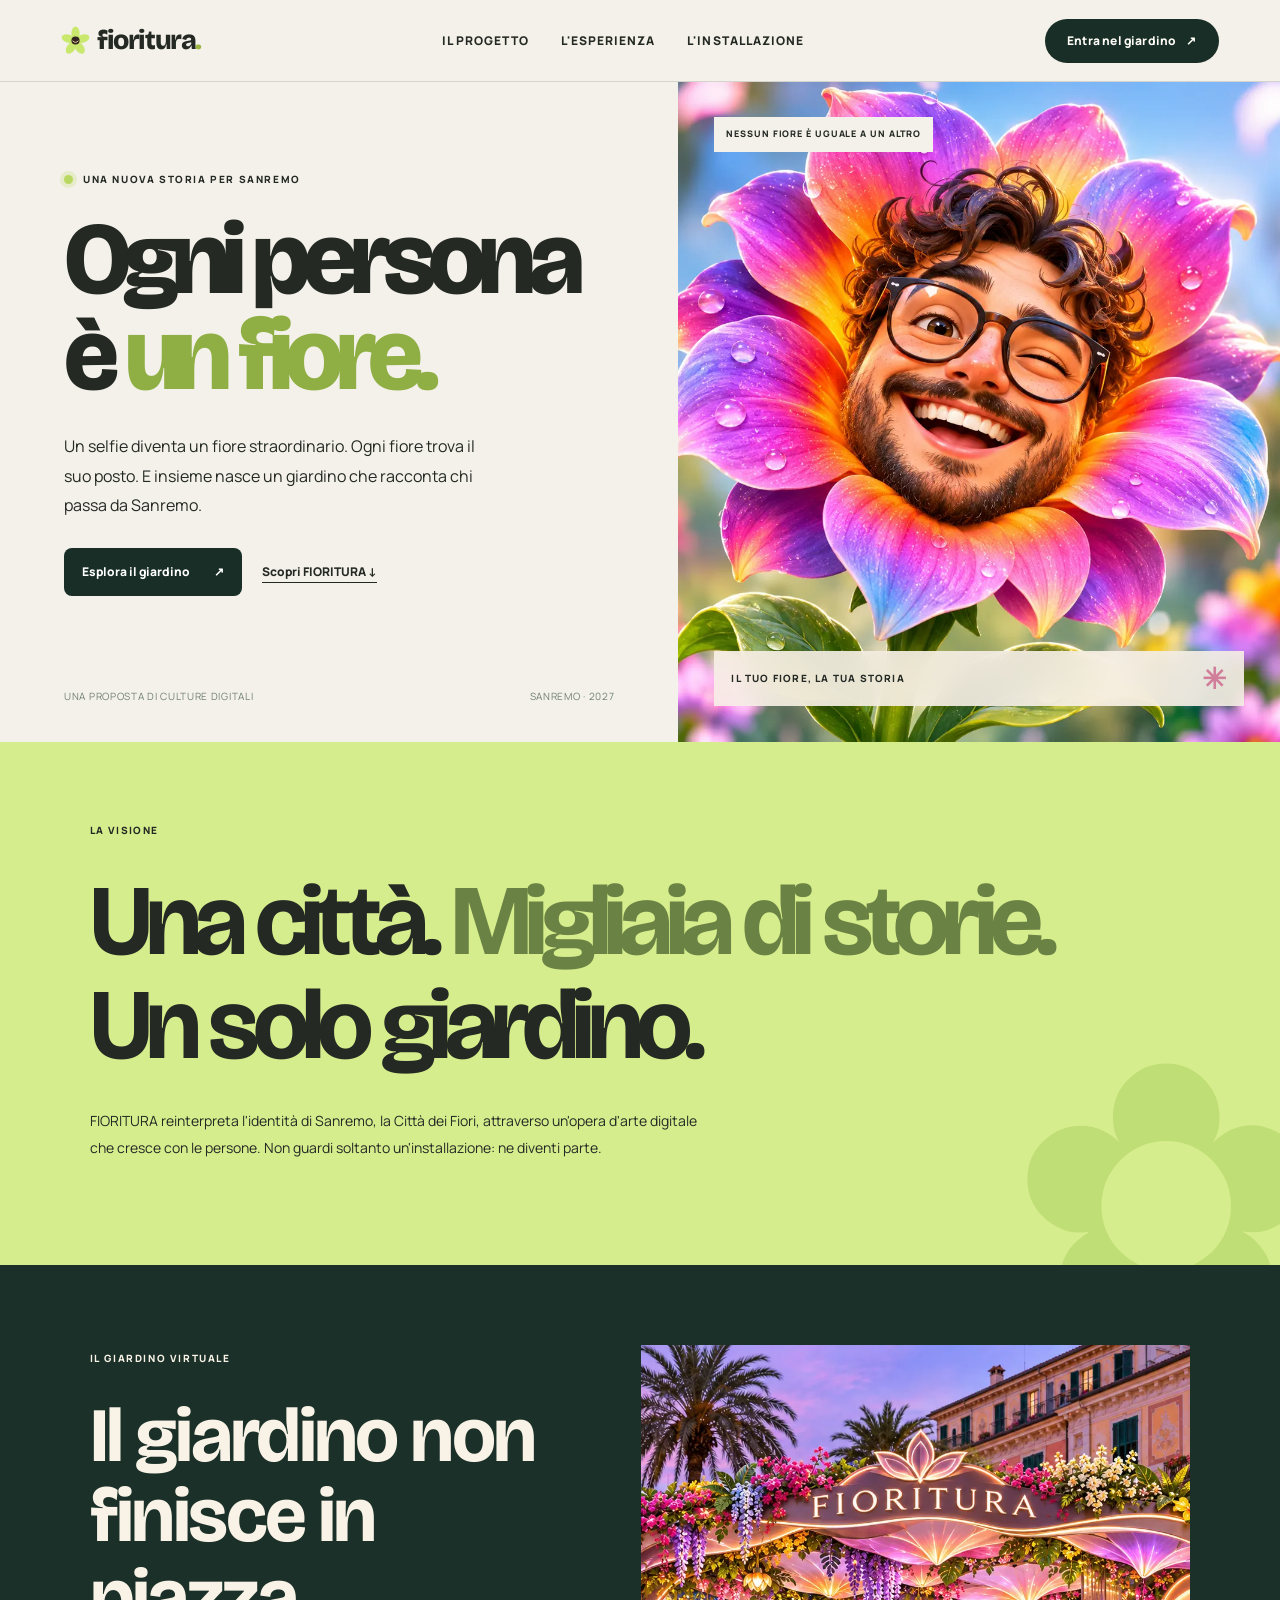
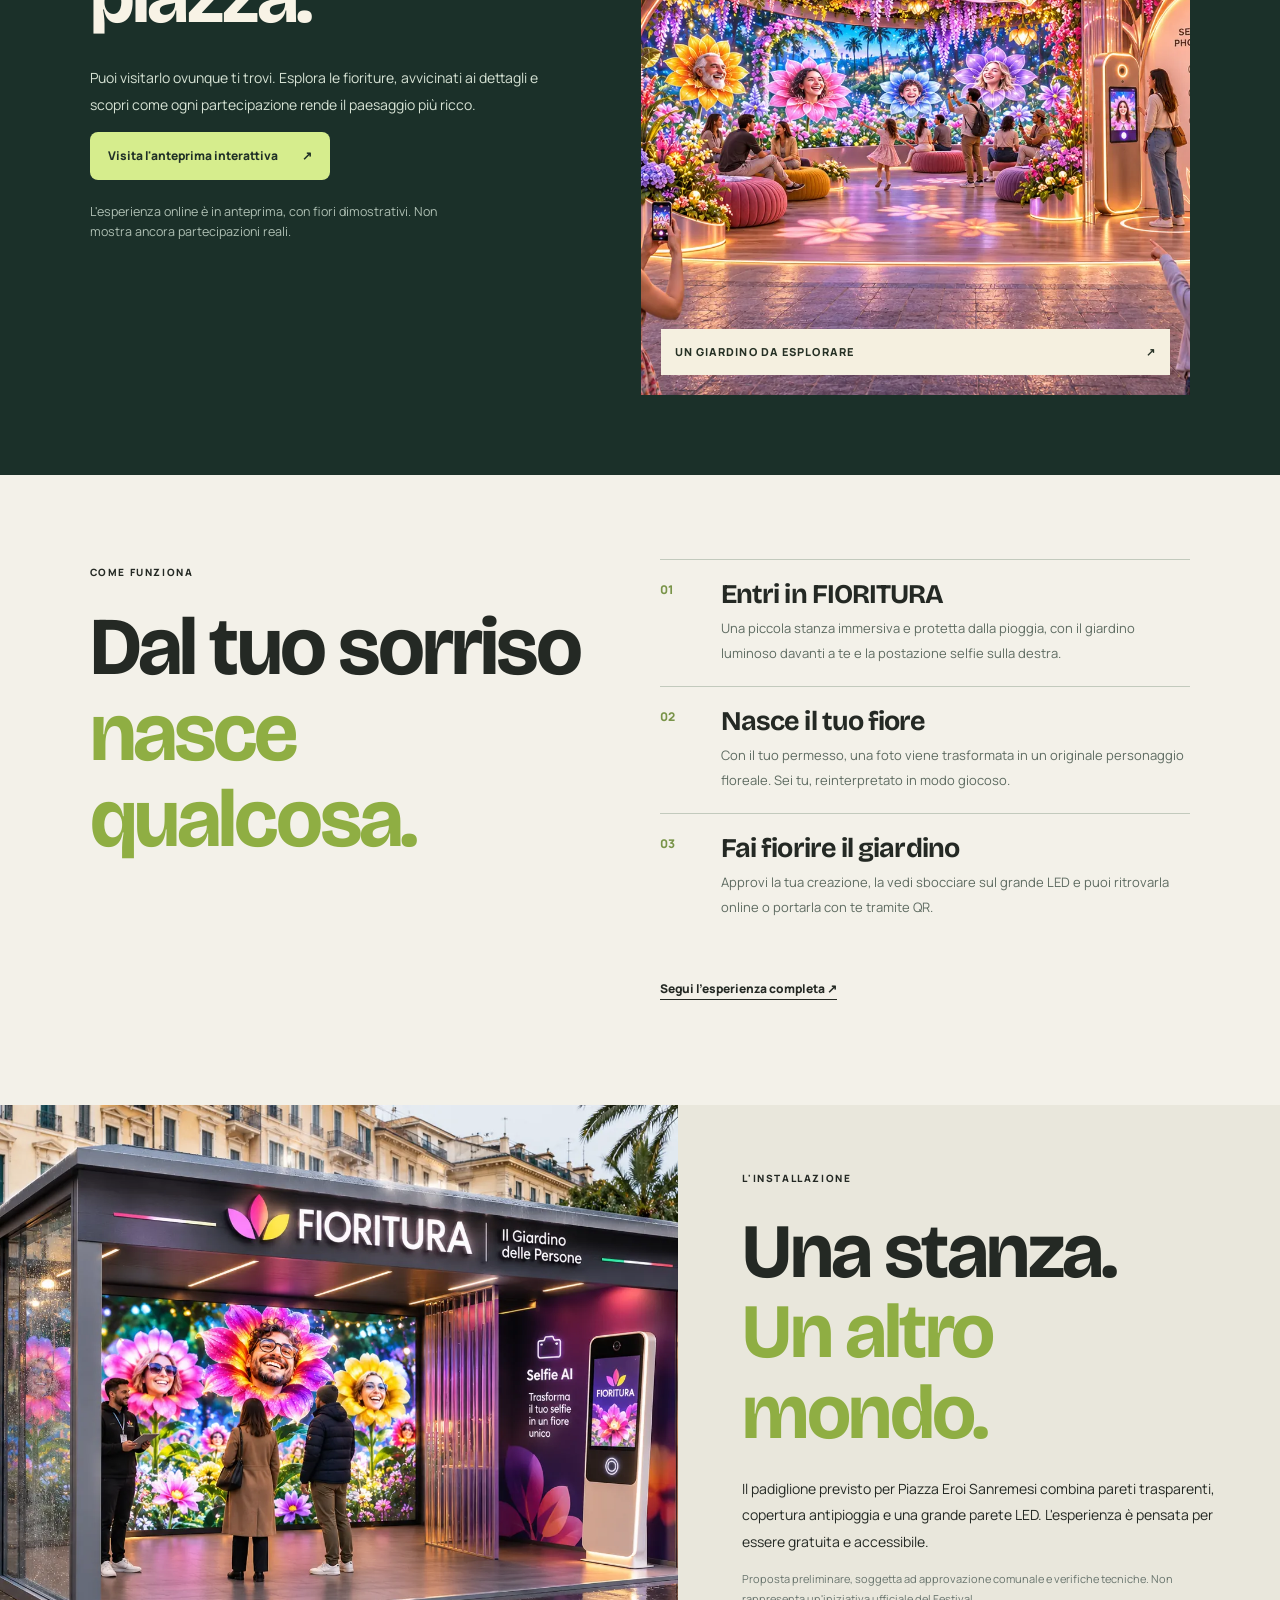
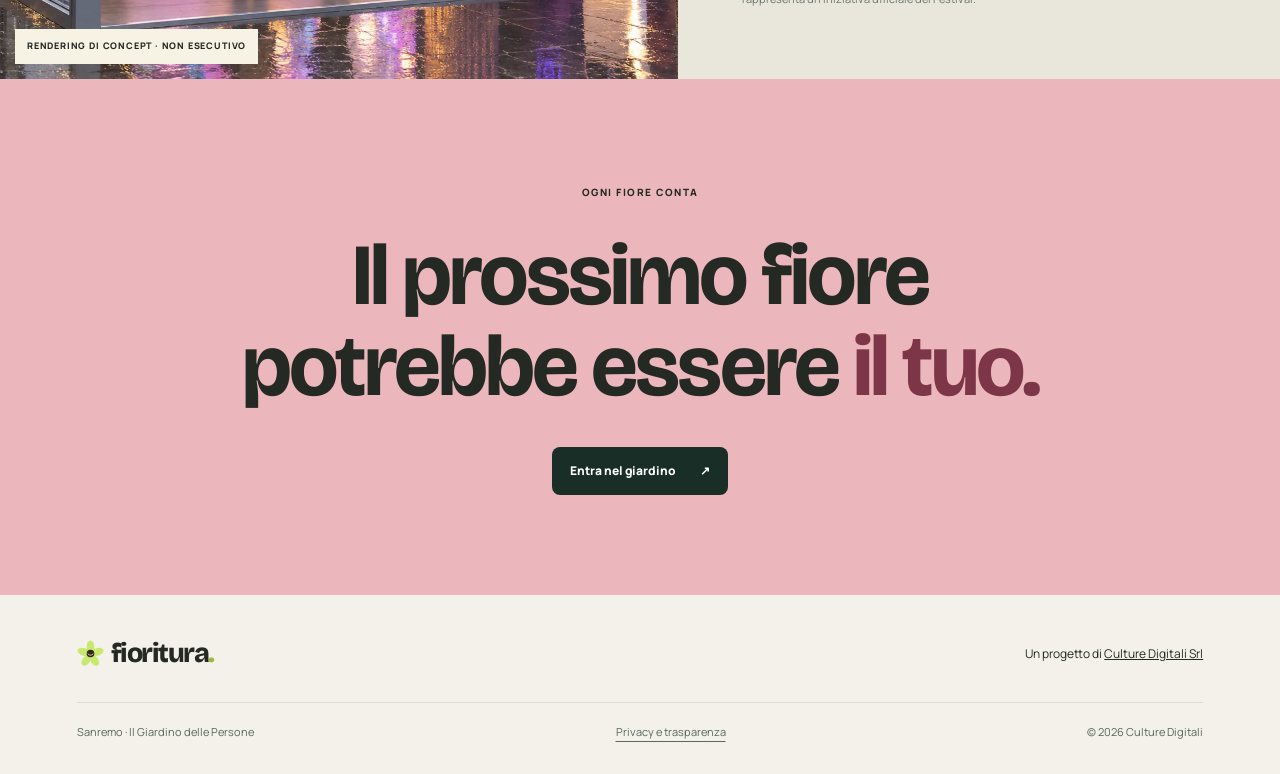
==== index.html @ 20b995c4 "feat: publish mobile-first FIORITURA static 3D garden with safe demo content" ====
<!doctype html><html lang="it"><head>
<meta charset="utf-8"><meta name="viewport" content="width=device-width, initial-scale=1, viewport-fit=cover">
<meta name="theme-color" content="#f3f1e9"><meta name="description" content="FIORITURA è un giardino digitale collettivo: ogni persona diventa un fiore. Scopri il progetto per Sanremo e visita il giardino da remoto.">
<meta property="og:title" content="FIORITURA — Il Giardino delle Persone"><meta property="og:description" content="Un'opera fatta di persone, trasformate in fiori. Esplora il giardino virtuale.">
<title>FIORITURA — Il Giardino delle Persone</title><link rel="icon" href="./assets/mark.svg" type="image/svg+xml"><link rel="manifest" href="./manifest.webmanifest"><link rel="stylesheet" href="./css/style.css"><script src="./js/site.js" defer></script></head>
<body>
<a class="skip-link" href="#contenuto">Vai al contenuto</a>
<header class="site-header"><a class="brand" href="./" aria-label="FIORITURA, home"><img src="./assets/mark.svg" alt="" width="29" height="29"><span>fioritura<span class="brand-dot">.</span></span></a><nav aria-label="Navigazione principale" class="desktop-links"><a href="#visione">Il progetto</a><a href="./esperienza.html">L'esperienza</a><a href="#padiglione">L'installazione</a></nav><a class="pill-link nav-garden" href="./giardino-3d.html">Entra nel giardino <span aria-hidden="true">↗</span></a></header>
<main id="contenuto">
<section class="hero-main"><div class="hero-copy"><div class="hero-overline"><span class="live-dot"></span> UNA NUOVA STORIA PER SANREMO</div><h1>Ogni persona<br>è <em>un fiore.</em></h1><p>Un selfie diventa un fiore straordinario. Ogni fiore trova il suo posto. E insieme nasce un giardino che racconta chi passa da Sanremo.</p><div class="hero-actions"><a class="button-dark" href="./giardino-3d.html">Esplora il giardino <span aria-hidden="true">↗</span></a><a class="text-link" href="#visione">Scopri FIORITURA <span aria-hidden="true">↓</span></a></div><div class="hero-meta"><span>Una proposta di Culture Digitali</span><span>Sanremo · 2027</span></div></div><div class="hero-art"><span class="art-tape">NESSUN FIORE È UGUALE A UN ALTRO</span><img src="./assets/avatar-rosa.webp" alt="Esempio artistico: un volto sorridente che emerge dai petali colorati di un fiore digitale" width="900" height="1000" fetchpriority="high"><div class="hero-art-tag"><span>IL TUO FIORE, LA TUA STORIA</span><b aria-hidden="true">✳</b></div></div></section>
<section class="idea-band" id="visione"><div class="band-tag">LA VISIONE</div><div class="band-body"><h2>Una città. <span>Migliaia di storie.</span><br>Un solo giardino.</h2><p>FIORITURA reinterpreta l'identità di Sanremo, la Città dei Fiori, attraverso un'opera d'arte digitale che cresce con le persone. Non guardi soltanto un'installazione: ne diventi parte.</p></div><div class="band-flower" aria-hidden="true">✿</div></section>
<section class="garden-promo" aria-labelledby="garden-title"><div class="garden-promo-content"><span class="section-label">IL GIARDINO VIRTUALE</span><h2 id="garden-title">Il giardino non finisce in piazza.</h2><p>Puoi visitarlo ovunque ti trovi. Esplora le fioriture, avvicinati ai dettagli e scopri come ogni partecipazione rende il paesaggio più ricco.</p><a class="button-lime" href="./giardino-3d.html">Visita l'anteprima interattiva <span aria-hidden="true">↗</span></a><small>L'esperienza online è in anteprima, con fiori dimostrativi. Non mostra ancora partecipazioni reali.</small></div><a class="garden-promo-image" href="./giardino-3d.html" aria-label="Esplora il giardino virtuale dimostrativo"><img src="./assets/garden-scene.webp" alt="Visualizzazione di riferimento del giardino digitale pieno di fiori-personaggio e luci soffuse" loading="lazy" width="1440" height="900"><span>UN GIARDINO DA ESPLORARE <b aria-hidden="true">↗</b></span></a></section>
<section class="journey" aria-labelledby="journey-title"><div class="journey-heading"><span class="section-label">COME FUNZIONA</span><h2 id="journey-title">Dal tuo sorriso<br><em>nasce qualcosa.</em></h2></div><div class="journey-list"><article><span class="journey-num">01</span><div><h3>Entri in FIORITURA</h3><p>Una piccola stanza immersiva e protetta dalla pioggia, con il giardino luminoso davanti a te e la postazione selfie sulla destra.</p></div></article><article><span class="journey-num">02</span><div><h3>Nasce il tuo fiore</h3><p>Con il tuo permesso, una foto viene trasformata in un originale personaggio floreale. Sei tu, reinterpretato in modo giocoso.</p></div></article><article><span class="journey-num">03</span><div><h3>Fai fiorire il giardino</h3><p>Approvi la tua creazione, la vedi sbocciare sul grande LED e puoi ritrovarla online o portarla con te tramite QR.</p></div></article></div><a class="text-link" href="./esperienza.html">Segui l'esperienza completa <span aria-hidden="true">↗</span></a></section>
<section class="pavilion" id="padiglione"><div class="pavilion-visual"><img src="./assets/pavilion.webp" alt="Rendering illustrativo del padiglione FIORITURA con pareti protettive trasparenti, schermo del giardino e zona selfie a destra" loading="lazy" width="1440" height="900"><span>RENDERING DI CONCEPT · NON ESECUTIVO</span></div><div class="pavilion-text"><span class="section-label">L'INSTALLAZIONE</span><h2>Una stanza.<br><em>Un altro mondo.</em></h2><p>Il padiglione previsto per Piazza Eroi Sanremesi combina pareti trasparenti, copertura antipioggia e una grande parete LED. L'esperienza è pensata per essere gratuita e accessibile.</p><p class="fine-print">Proposta preliminare, soggetta ad approvazione comunale e verifiche tecniche. Non rappresenta un'iniziativa ufficiale del Festival.</p></div></section>
<section class="closing"><span>OGNI FIORE CONTA</span><h2>Il prossimo fiore<br>potrebbe essere <em>il tuo.</em></h2><a class="button-dark" href="./giardino-3d.html">Entra nel giardino <span aria-hidden="true">↗</span></a></section>
</main><footer class="site-footer"><div class="footer-top"><a class="brand" href="./"><img src="./assets/mark.svg" width="27" height="27" alt=""><span>fioritura<span class="brand-dot">.</span></span></a><p>Un progetto di <a href="https://www.culturedigitali.eu" rel="noopener noreferrer">Culture Digitali Srl</a></p></div><div class="footer-bottom"><span>Sanremo · Il Giardino delle Persone</span><a href="./privacy.html">Privacy e trasparenza</a><span>© 2026 Culture Digitali</span></div></footer>
</body></html>
---- css/style.css ----
@import url('https://fonts.googleapis.com/css2?family=Bricolage+Grotesque:opsz,wght@12..96,400;12..96,500;12..96,600;12..96,700;12..96,800&family=Manrope:wght@400;500;600;700;800&display=swap');
:root{--paper:#f3f1e9;--ink:#242924;--pine:#182e27;--lime:#d6ed8d;--rose:#ee91a8;--wine:#422835;--muted:#676f66;--line:#d9dcd0;--white:#fffaf1;--display:'Bricolage Grotesque','Trebuchet MS',sans-serif;--body:'Manrope',Arial,sans-serif}
*{box-sizing:border-box}html{scroll-behavior:smooth}body{margin:0;background:var(--paper);color:var(--ink);font-family:var(--body);font-size:15px;line-height:1.65;overflow-x:hidden}body.no-scroll{overflow:hidden}h1,h2,h3,p{margin-top:0}h1,h2,h3{font-family:var(--display);line-height:1.05;letter-spacing:-.034em}a{color:inherit}button,input,select{font:inherit}button{cursor:pointer}img{max-width:100%;height:auto;display:block}::selection{background:#d8ef88;color:#222820}:focus-visible{outline:3px solid #8fbb32;outline-offset:4px}a,button{ -webkit-tap-highlight-color:transparent } .skip-link{position:absolute;left:12px;top:-80px;background:var(--lime);padding:12px;z-index:100}.skip-link:focus{top:12px}.site-header{height:76px;display:flex;align-items:center;justify-content:space-between;gap:12px;padding:0 clamp(19px,4.8vw,74px);border-bottom:1px solid rgba(39,48,41,.15);position:relative;z-index:15;background:var(--paper)}.brand{font-family:var(--display);font-weight:800;font-size:27px;letter-spacing:-.055em;display:inline-flex;align-items:center;gap:7px;text-decoration:none;line-height:1}.brand img{display:inline-block}.brand-dot{color:#9bb642}.desktop-links{display:none;gap:32px;font-size:12px;font-weight:800;text-transform:uppercase;letter-spacing:.085em}.desktop-links a{text-decoration:none}.desktop-links a:hover{text-decoration:underline;text-underline-offset:8px}.pill-link{white-space:nowrap;background:var(--pine);border-radius:99px;padding:11px 17px;color:#fffdf7;text-decoration:none;font-weight:800;font-size:11px;letter-spacing:.015em;line-height:1.3;display:inline-flex;align-items:center;gap:10px}.pill-link:hover{background:#314b3f}.hero-main{min-height:calc(100svh - 76px);display:grid;grid-template-columns:1fr;overflow:hidden}.hero-copy{padding:52px clamp(20px,5vw,84px) 38px;display:flex;flex-direction:column;align-items:flex-start}.hero-overline,.section-label{font-size:10px;font-weight:800;letter-spacing:.16em;line-height:1.5}.hero-overline{display:flex;align-items:center;gap:10px;margin-bottom:25px}.live-dot{background:#b9d862;height:9px;width:9px;border-radius:50%;box-shadow:0 0 0 4px #b9d8623a}.hero-copy h1{font-size:clamp(55px,11vw,122px);font-weight:800;letter-spacing:-.075em;line-height:.94;margin:0 0 28px}.hero-copy h1 em,.journey h2 em,.pavilion h2 em,.closing h2 em,.experience-page em,.legal-page em{font-style:normal;color:#8fae43}.hero-copy>p{max-width:440px;font-size:15px;line-height:1.85;margin-bottom:27px}.hero-actions{display:flex;gap:20px;align-items:center;flex-wrap:wrap}.button-dark,.button-lime{min-height:48px;border-radius:8px;display:inline-flex;justify-content:space-between;align-items:center;gap:24px;text-decoration:none;padding:12px 18px;font-size:12px;font-weight:800;line-height:1.2;transition:transform .2s ease,background .2s ease}.button-dark{background:var(--pine);color:white}.button-dark:hover{background:#335344;transform:translateY(-2px)}.text-link{font-size:12px;text-decoration:underline;text-underline-offset:6px;font-weight:800}.text-link:hover{color:#627e2b}.hero-meta{display:flex;justify-content:space-between;gap:20px;width:100%;font-size:10px;color:#718075;text-transform:uppercase;letter-spacing:.07em;margin-top:auto;padding-top:37px}.hero-art{height:clamp(430px,65vh,800px);position:relative;background:#decdaf;overflow:hidden}.hero-art>img{height:100%;width:100%;object-fit:cover;object-position:50% 47%}.art-tape{position:absolute;z-index:2;left:16px;top:16px;background:var(--paper);padding:10px 12px;font-size:9px;font-weight:800;letter-spacing:.1em}.hero-art-tag{position:absolute;bottom:18px;left:18px;right:18px;background:#f8f0e7e6;backdrop-filter:blur(14px);padding:13px 17px;display:flex;justify-content:space-between;align-items:center;gap:10px;font-size:10px;letter-spacing:.12em;font-weight:800}.hero-art-tag b{font-size:29px;line-height:1;color:#d17e9a}.idea-band{background:var(--lime);padding:80px clamp(20px,7vw,100px) 90px;position:relative;overflow:hidden}.band-tag{font-size:10px;font-weight:800;letter-spacing:.14em;margin-bottom:30px}.band-body{position:relative;z-index:2;max-width:1100px}.idea-band h2{font-size:clamp(46px,8.5vw,100px);line-height:1.04;margin-bottom:30px;letter-spacing:-.067em}.idea-band h2 span{color:#6a8243}.idea-band p{font-size:14px;line-height:1.95;max-width:620px}.band-flower{position:absolute;right:-45px;bottom:-130px;font-size:380px;line-height:1;color:#b5d769aa;font-family:serif;pointer-events:none}.garden-promo{background:#1b3029;color:#f8f3e6;padding:80px clamp(20px,7vw,100px);display:grid;grid-template-columns:1fr;gap:50px}.garden-promo h2{font-size:clamp(47px,6vw,82px);max-width:700px;margin:26px 0}.garden-promo p{max-width:470px;font-size:14px;line-height:1.95;color:#d7e3d5}.garden-promo small{display:block;color:#aebfb3;margin-top:22px;line-height:1.6;max-width:380px}.garden-promo .button-lime,.experience-cta .button-lime{background:var(--lime);color:#203027}.button-lime:hover{background:#e2f6a6;transform:translateY(-2px)}.garden-promo-image{display:block;position:relative;min-height:330px;overflow:hidden;background:#4c375a}.garden-promo-image img{width:100%;height:100%;object-fit:cover;position:absolute;inset:0;transition:transform .5s}.garden-promo-image:hover img{transform:scale(1.025)}.garden-promo-image>span{position:absolute;bottom:20px;left:20px;right:20px;background:#f5f0e0;color:#263125;font-size:11px;letter-spacing:.1em;font-weight:800;padding:14px;display:flex;justify-content:space-between}.journey{padding:84px clamp(20px,7vw,100px) 106px;display:grid;gap:40px}.journey-heading h2{font-size:clamp(50px,7vw,82px);margin:20px 0 0}.journey-list article{border-top:1px solid #c2cabd;padding:20px 0;display:grid;grid-template-columns:47px 1fr;gap:14px}.journey-num{font-size:12px;font-weight:800;color:#799449}.journey-list h3{font-size:27px;margin-bottom:8px}.journey-list p{max-width:600px;font-size:13px;line-height:1.9;color:#5e6b61;margin:0}.journey>.text-link{justify-self:start}.pavilion{background:#e9e7dc;display:grid;grid-template-columns:1fr}.pavilion-visual{min-height:330px;position:relative}.pavilion-visual img{width:100%;height:100%;object-fit:cover;position:absolute;inset:0}.pavilion-visual span{position:absolute;bottom:15px;left:15px;background:#f6f2e4;padding:10px 12px;font-size:9px;letter-spacing:.09em;font-weight:800}.pavilion-text{padding:60px clamp(20px,5vw,80px)}.pavilion h2{font-size:clamp(52px,6vw,77px);margin:22px 0}.pavilion p{max-width:485px;font-size:14px;line-height:1.9}.fine-print{font-size:11px!important;line-height:1.75!important;color:#68746d}.closing{padding:100px 20px;background:#ecb7bc;text-align:center}.closing>span{font-size:10px;font-weight:800;letter-spacing:.15em}.closing h2{font-size:clamp(47px,7vw,87px);margin:26px auto 35px}.closing h2 em{color:#7d3548}.closing .button-dark{display:inline-flex}.site-footer{background:#f3f1e9;padding:45px clamp(20px,6vw,90px) 32px}.footer-top{display:flex;flex-direction:column;gap:13px;padding-bottom:35px}.footer-top p{font-size:12px;margin:0}.footer-bottom{border-top:1px solid #d9ded2;padding-top:20px;display:flex;gap:18px;flex-direction:column;justify-content:space-between;font-size:11px;color:#57685c}.footer-bottom a{text-decoration:underline;text-underline-offset:5px}
/* Experience and legal */
.experience-intro{padding:75px clamp(20px,7vw,100px) 90px;max-width:1200px}.experience-intro h1,.legal-page h1{font-size:clamp(52px,8vw,104px);margin:22px 0}.experience-intro>p{max-width:690px;font-size:16px;line-height:1.9}.experience-steps article{display:grid;grid-template-columns:1fr;background:#e9e7db}.experience-steps article:nth-child(even){background:#dbe7c7}.experience-steps article>div:last-child{padding:65px clamp(20px,6vw,100px);display:flex;flex-direction:column;justify-content:center}.experience-image{min-height:350px;position:relative}.experience-image img{position:absolute;inset:0;width:100%;height:100%;object-fit:cover}.experience-steps article>div>span{font-size:10px;font-weight:800;letter-spacing:.13em}.experience-steps h2{font-size:clamp(44px,5vw,76px);margin:20px 0}.experience-steps p{line-height:1.95;max-width:530px;font-size:14px}.experience-cta{text-align:center;padding:80px 20px;background:#263d30;color:white}.experience-cta h2{font-size:clamp(42px,6vw,76px);margin:0 auto 28px}.legal-page{padding:80px clamp(20px,9vw,160px) 110px;max-width:1100px}.legal-page h2{font-size:29px;margin:40px 0 12px}.legal-page p{max-width:780px;line-height:1.98}.legal-page .text-link{display:inline-block;margin-top:35px}
/* Garden - mobile first */
.garden-body{background:#131e19;color:#fff9e9}.garden-header{height:67px;display:flex;align-items:center;gap:12px;padding:0 18px;background:#17251e;border-bottom:1px solid #ffffff1d;justify-content:space-between}.garden-header .brand{font-size:22px;color:white}.garden-header .brand img{width:23px;height:23px}.garden-header a:not(.brand){font-size:11px;color:#d7e5cb;text-decoration:underline;text-underline-offset:4px;font-weight:700}.garden-intro{padding:28px 19px 16px;background:#17251e}.garden-intro h1{font-size:clamp(38px,7vw,72px);margin:12px 0 8px;line-height:1}.garden-intro p{color:#c5d2c4;font-size:12px;margin-bottom:17px;max-width:620px;line-height:1.8}.garden-demo-tag{font-size:10px;font-weight:800;letter-spacing:.1em;text-transform:uppercase;color:#dce9a0;display:inline-flex;gap:9px;align-items:center}.garden-demo-tag:before{content:'';width:7px;height:7px;border-radius:50%;background:#cce78c}.garden-filter-bar{display:flex;gap:8px;align-items:center;overflow-x:auto;padding:0 17px 15px;scrollbar-width:none;background:#17251e}.garden-filter-bar::-webkit-scrollbar{display:none}.filter-chip{border:1px solid #a2b6a44b;background:none;color:#dae6d7;border-radius:99px;padding:10px 15px;min-width:max-content;font-size:11px;font-weight:750;line-height:1.2}.filter-chip[aria-pressed="true"]{background:#d9ee8a;color:#223027;border-color:#d9ee8a}.garden-workspace{position:relative;background:#213c35}.garden-canvas{display:block;width:100%;height:min(65svh,650px);min-height:400px;cursor:grab;touch-action:none}.garden-canvas:active{cursor:grabbing}.canvas-label{position:absolute;top:15px;left:15px;color:#e5f5d7;padding:9px 12px;background:#15271cba;border:1px solid #d5e5c333;border-radius:8px;font-size:10px;backdrop-filter:blur(10px);pointer-events:none}.canvas-label strong{font-size:13px;display:block}.garden-controls{position:absolute;right:13px;top:15px;display:flex;flex-direction:column;gap:7px}.garden-controls button{width:41px;height:41px;color:white;background:#17291dcc;border:1px solid #caddb05e;border-radius:9px;font-size:23px;line-height:1}.garden-controls button:hover{background:#314d40}.garden-hint{position:absolute;bottom:12px;left:50%;transform:translateX(-50%);white-space:nowrap;font-size:10px;color:#eff7e3;background:#14281ecb;border-radius:99px;padding:7px 12px;pointer-events:none}.flower-detail{position:fixed;z-index:30;left:12px;right:12px;bottom:calc(14px + env(safe-area-inset-bottom));background:#f6f0df;color:#273128;border-radius:17px;box-shadow:0 15px 70px #0007;padding:18px 17px;max-width:440px;margin-inline:auto;display:none;grid-template-columns:70px 1fr 35px;align-items:center;gap:12px}.flower-detail.is-open{display:grid}.flower-detail-art{width:70px;height:70px;border-radius:8px;background:#e6cecd;display:flex;align-items:center;justify-content:center;overflow:hidden}.flower-detail-art svg{height:100%;width:100%}.flower-detail h2{font-size:24px;margin:2px 0 3px}.flower-detail p{font-size:11px;line-height:1.6;margin:0;color:#657368}.flower-detail button{border:0;background:transparent;font-size:25px;align-self:start;color:#2b392c}.garden-below{background:#f1efe5;color:#1f2e28;padding:56px 20px 90px;display:grid;grid-template-columns:1fr;gap:45px}.garden-below h2{font-size:clamp(44px,5vw,70px);margin:14px 0}.garden-below p{font-size:13px;line-height:1.85;max-width:540px}.garden-list{display:grid;grid-template-columns:repeat(2,minmax(0,1fr));gap:10px;margin-top:22px}.garden-list button{border:1px solid #cad2c4;background:white;text-align:left;border-radius:10px;padding:11px;min-height:85px;display:flex;align-items:center;gap:11px;color:#233125}.garden-list button:hover{border-color:#829b54}.garden-list button>span:first-child{width:39px;height:39px;flex:0 0 39px}.garden-list button strong{font-size:12px;display:block}.garden-list button small{font-size:10px;color:#798475}.garden-list button:focus-visible{outline-color:#4e7a38}.garden-remote-card{padding:28px;background:#dce9c7;align-self:start}.garden-remote-card h3{font-size:28px;margin:14px 0}.garden-remote-card p{font-size:12px}.garden-footer{background:#14281e;color:#bdd2c2;padding:24px 19px;display:flex;flex-wrap:wrap;justify-content:space-between;gap:15px;font-size:11px}.garden-footer a{color:#e9edce}
/* Admin */
.admin-page{max-width:850px;padding:50px 20px 90px;margin:auto}.admin-page h1{font-size:52px}.admin-form{display:flex;gap:10px;flex-wrap:wrap}.admin-form input{padding:12px;flex:1;min-width:230px;border:1px solid #aeb9a7}.admin-form button,.admin-actions button{padding:10px 16px;border:0;background:var(--pine);color:white}.admin-row{border-top:1px solid #d5d8ca;padding:18px 0;display:flex;justify-content:space-between;gap:10px}.admin-row small{display:block;color:#687b6f}.admin-actions{display:flex;gap:8px}.admin-actions .reject{background:#9e4747}
@media(min-width:700px){.site-header{height:82px}.desktop-links{display:flex}.pill-link{padding:13px 22px;font-size:12px}.hero-main{grid-template-columns:53% 47%;min-height:660px}.hero-copy{padding-top:clamp(65px,7vw,135px)}.hero-art{height:auto;min-height:650px}.hero-art>img{object-position:center 44%}.hero-meta{padding-top:50px}.hero-art-tag{bottom:36px;left:36px;right:36px}.art-tape{left:36px;top:35px}.garden-promo{grid-template-columns:1fr 1.12fr;gap:60px}.garden-promo-image{min-height:520px}.journey{grid-template-columns:1fr 1fr}.journey>.text-link{grid-column:2}.pavilion{grid-template-columns:1.06fr .94fr}.pavilion-visual{min-height:530px}.footer-top{flex-direction:row;align-items:center;justify-content:space-between}.footer-bottom{flex-direction:row}.experience-steps article{grid-template-columns:1fr 1fr}.experience-steps article:nth-child(even) .experience-image{order:2}.experience-image{min-height:580px}.experience-steps article>div:last-child{padding:85px clamp(30px,6vw,95px)}.garden-header{padding:0 45px}.garden-intro{padding:30px 45px 20px}.garden-filter-bar{padding:0 45px 20px}.garden-canvas{height:min(72vh,790px);min-height:550px}.garden-controls{right:34px;top:30px}.canvas-label{left:34px;top:30px}.garden-hint{bottom:24px}.garden-below{grid-template-columns:minmax(0,1fr) minmax(270px,430px);padding:80px clamp(45px,7vw,120px)}.garden-list{grid-template-columns:repeat(3,minmax(0,1fr))}.flower-detail{left:auto;right:34px;bottom:34px;margin:0;width:390px}}
@media(min-width:1200px){.hero-copy h1{font-size:clamp(76px,8vw,135px)}.hero-copy>p{font-size:16px}.hero-main{max-height:920px}.garden-promo-image{min-height:650px}}
@media(max-width:375px){.brand{font-size:24px}.nav-garden{font-size:10px;padding:10px 12px}.hero-copy h1{font-size:51px}.hero-actions{gap:14px}.hero-meta{font-size:9px}.garden-intro h1{font-size:36px}.garden-list{grid-template-columns:1fr}}
@media(prefers-reduced-motion:reduce){*,*::before,*::after{scroll-behavior:auto!important;transition-duration:0s!important;animation-duration:0s!important;animation-iteration-count:1!important}}

/* Mobile-first interaction targets and predictable offline fallback. */
.pill-link,.filter-chip,.garden-controls button{min-height:44px}.garden-controls button{min-width:44px}.garden-list button{cursor:pointer}.garden-canvas{overscroll-behavior:contain}

/* Fioritura / living garden revision: a spacious walkable scene on mobile. */
.garden-intro{padding-top:38px;padding-bottom:20px}
.garden-intro h1 em,.garden-interaction-band h2 em{font-style:normal;color:#e1efae}
.garden-intro h1{font-size:clamp(45px,7vw,82px);max-width:650px;margin:16px 0 15px}
.garden-intro>p{font-size:13px;max-width:650px;line-height:1.85}
.garden-intro .garden-preview-disclaimer{font-size:11px;color:#b4c8b5;max-width:670px;margin-top:14px;margin-bottom:0}
.garden-workspace{background:#293f4d}
.garden-canvas{height:75svh;min-height:420px;max-height:810px}
.garden-hint{background:#14281de8;box-shadow:0 3px 13px #0f281b33}
.garden-interaction-band{background:#4b604a;color:#faf7e7;padding:35px 20px;display:grid;gap:20px;grid-template-columns:1fr}
.garden-interaction-lead{font-size:10px;letter-spacing:.1em;text-transform:uppercase;font-weight:800;color:#dbedbc;margin:0 0 14px}
.garden-interaction-band h2{font-size:clamp(32px,5vw,64px);margin:0 0 15px}
.garden-interaction-band p{max-width:460px;font-size:13px;line-height:1.8;margin:0;color:#d9e7d5}
.garden-interaction-form{max-width:470px;width:100%;margin:0}
.plant-trigger{display:flex;justify-content:space-between;align-items:center;gap:16px;width:100%;background:#e2eea8;color:#183121;padding:15px 19px;min-height:52px;border:0;border-radius:8px;font-size:13px;font-weight:800}
.plant-trigger:hover{background:#effac6}
#previewPlanter{display:grid;gap:11px;padding-top:18px}
#previewPlanter[hidden]{display:none}
#previewPlanter label{font-size:11px;font-weight:800;color:#f8f9e3}
#previewPlanter input,#previewPlanter select{background:#fffef4;color:#24372a;border:1px solid #acbfa2;border-radius:7px;padding:13px 15px;min-height:48px;width:100%}
#previewPlanter .plant-trigger{margin-top:5px}
.garden-interaction-form .plant-message{font-size:12px;color:#fbf0c7;margin-top:8px}
.flower-list-more{background:transparent;color:#2e4830;border:1px solid #9bad98;border-radius:7px;min-height:48px;padding:11px 20px;margin-top:18px;font-weight:800;width:100%;font-size:12px}
.flower-list-more:hover{background:#dce9c7}
.flower-list-more[hidden]{display:none}
@media(min-width:750px){.garden-interaction-band{grid-template-columns:1.2fr .8fr;padding:55px clamp(40px,7vw,120px);gap:60px}.garden-canvas{height:min(79vh,850px)}.garden-intro{padding-bottom:25px}}
@media(max-width:390px){.garden-intro h1{font-size:43px}.garden-hint{font-size:9px}.garden-interaction-band{padding-top:33px}}
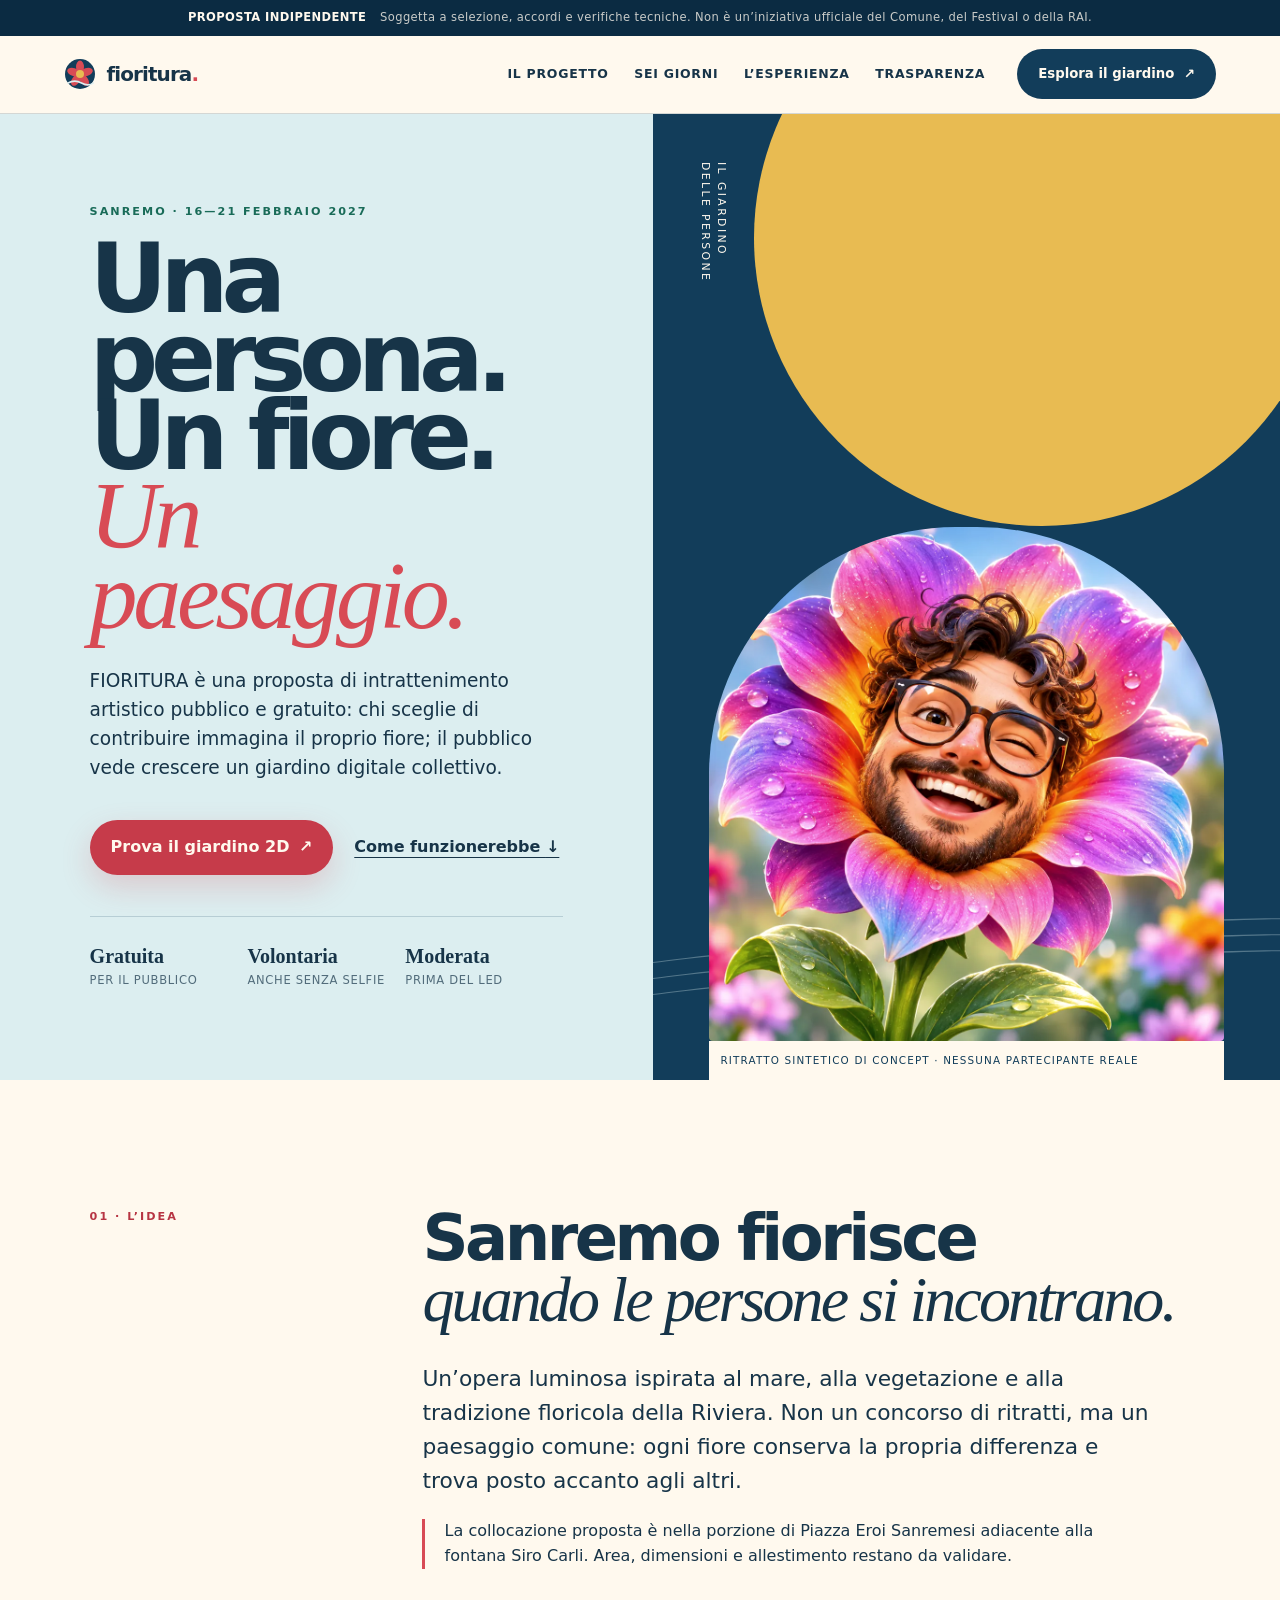
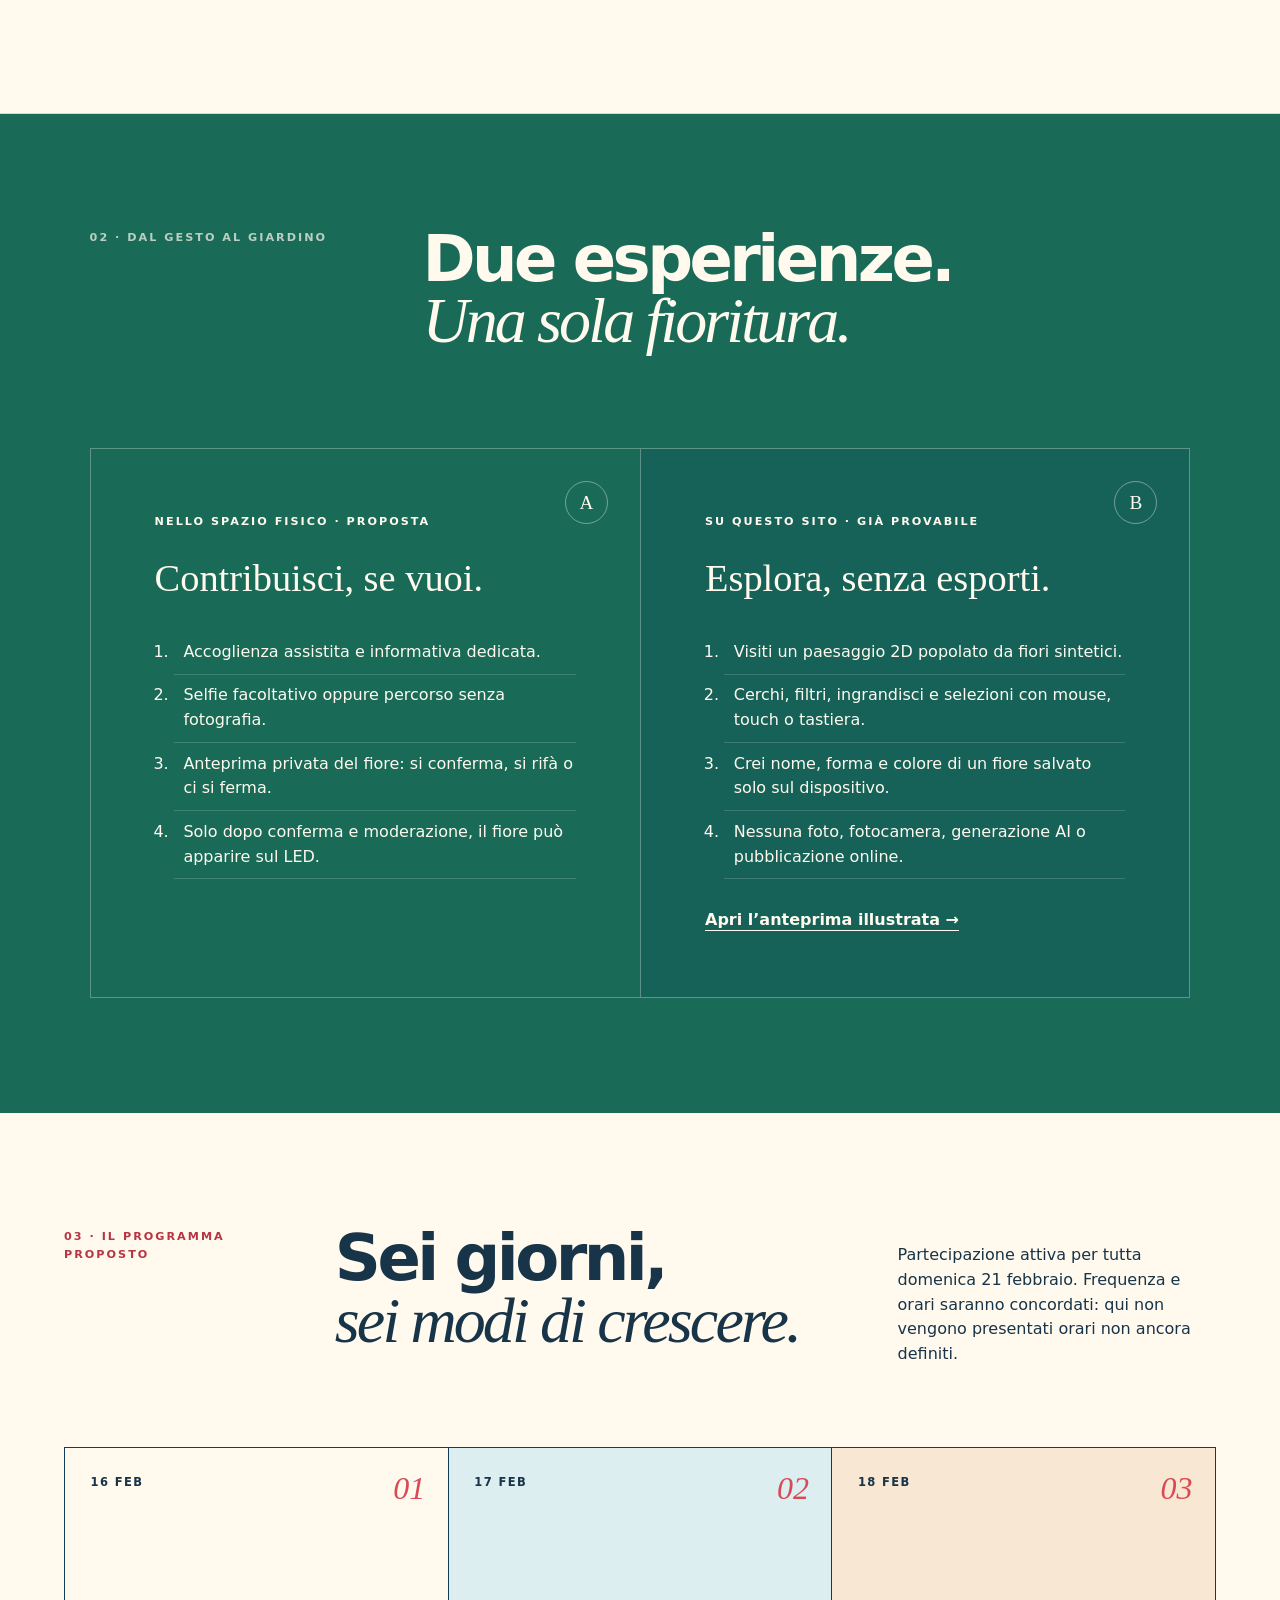
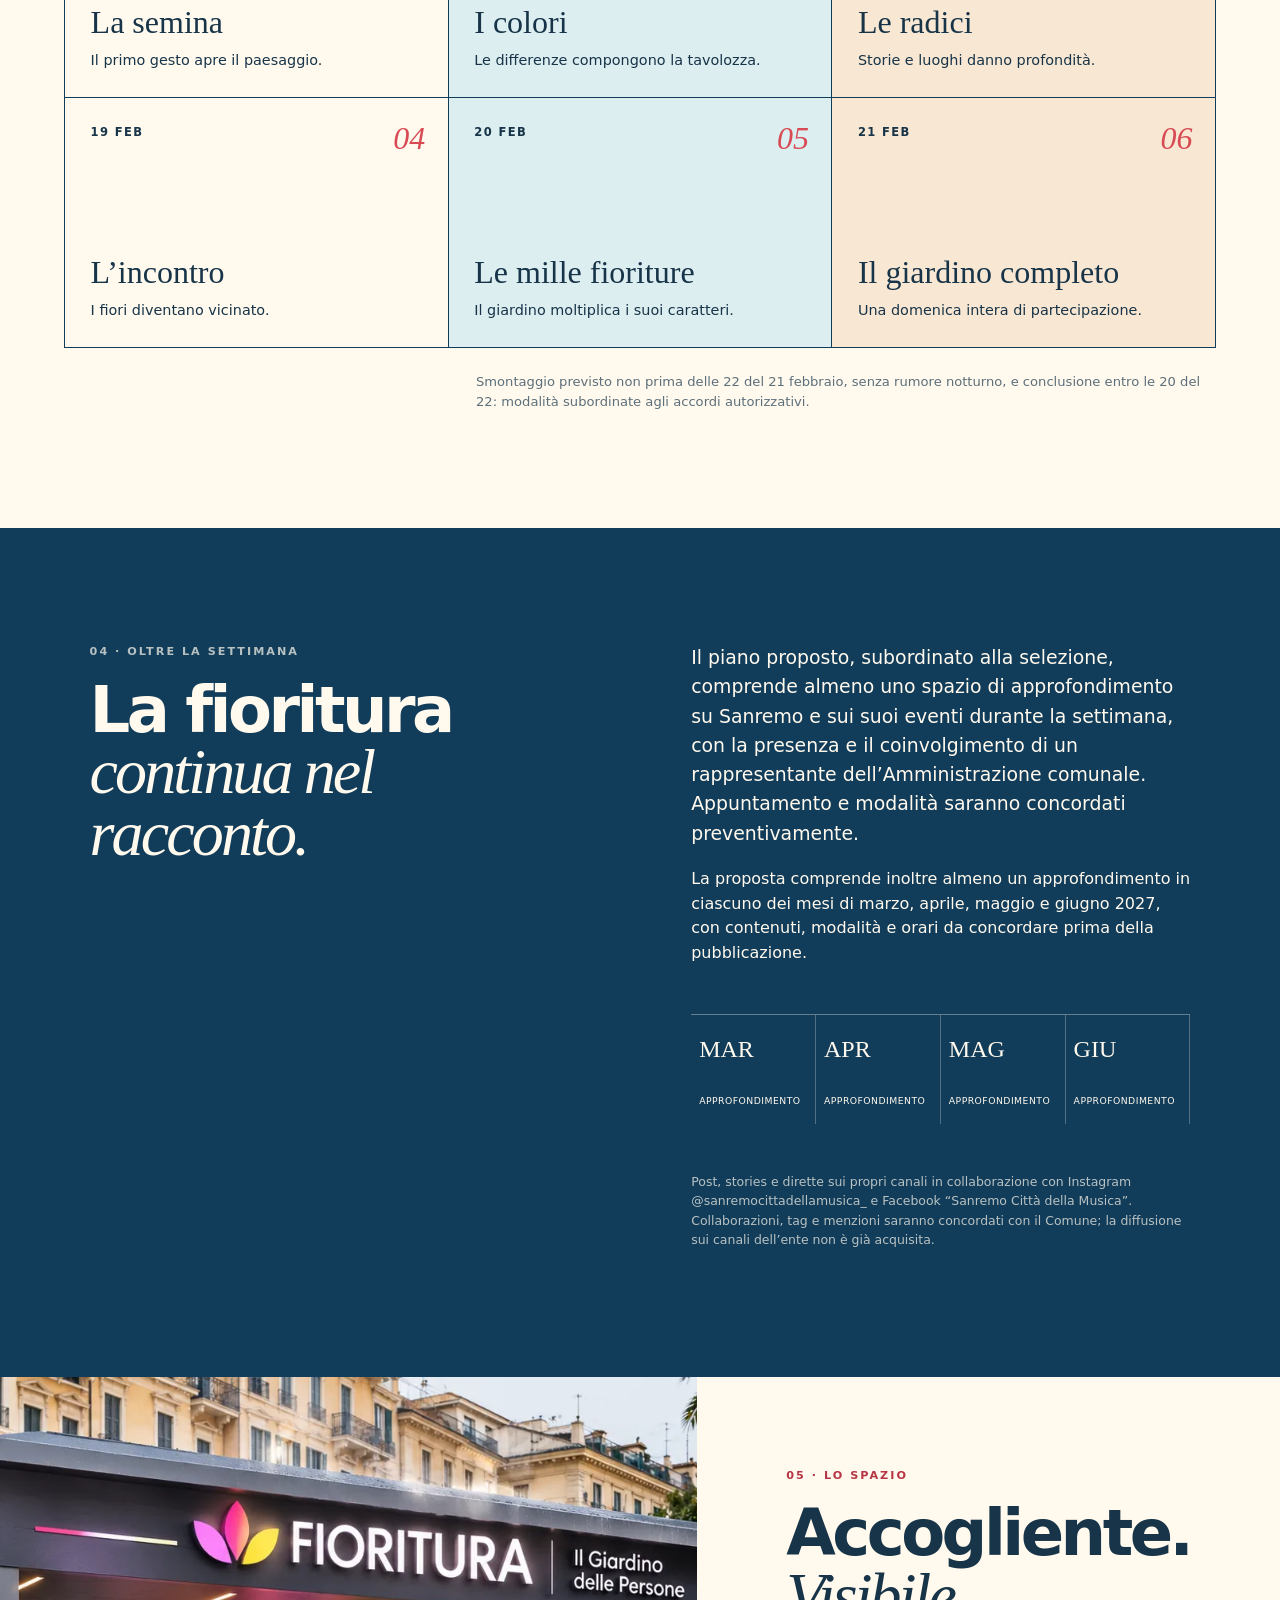
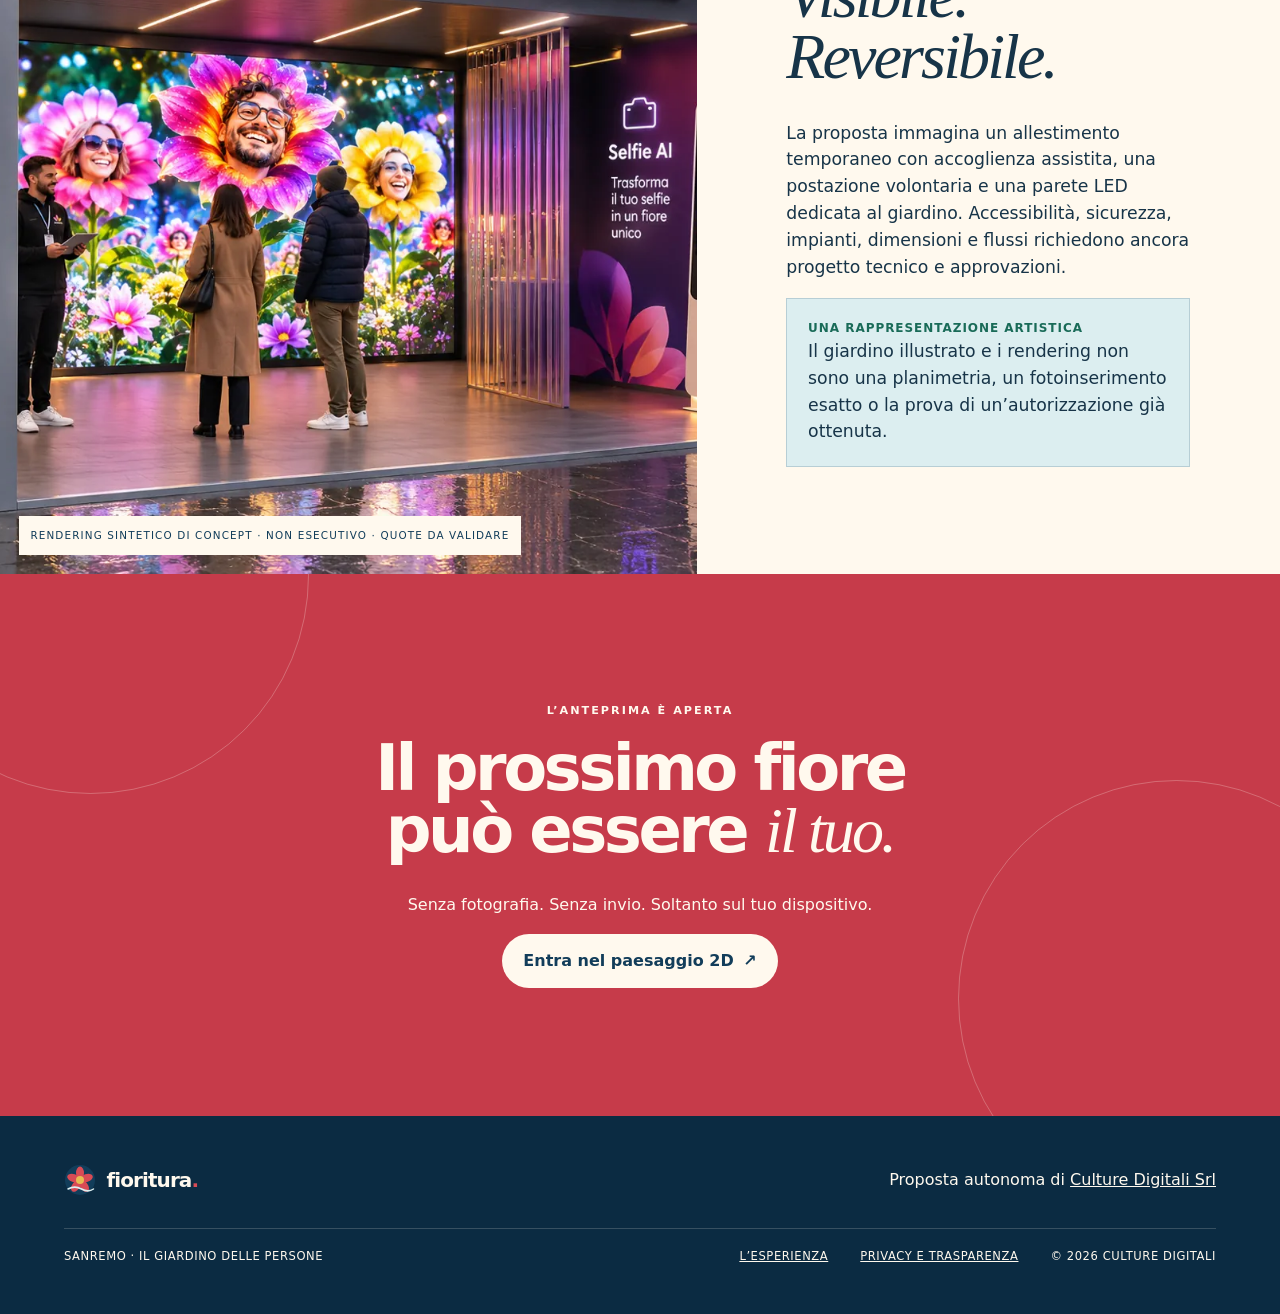
==== commit 59341786: "feat: publish Riviera identity, tender-aligned story and improved 2D garden" ====
--- a/index.html
+++ b/index.html
@@ -1,17 +1,39 @@
-<!doctype html><html lang="it"><head>
-<meta charset="utf-8"><meta name="viewport" content="width=device-width, initial-scale=1, viewport-fit=cover">
-<meta name="theme-color" content="#f3f1e9"><meta name="description" content="FIORITURA è un giardino digitale collettivo: ogni persona diventa un fiore. Scopri il progetto per Sanremo e visita il giardino da remoto.">
-<meta property="og:title" content="FIORITURA — Il Giardino delle Persone"><meta property="og:description" content="Un'opera fatta di persone, trasformate in fiori. Esplora il giardino virtuale.">
-<title>FIORITURA — Il Giardino delle Persone</title><link rel="icon" href="./assets/mark.svg" type="image/svg+xml"><link rel="manifest" href="./manifest.webmanifest"><link rel="stylesheet" href="./css/style.css"><script src="./js/site.js" defer></script></head>
+<!doctype html>
+<html lang="it">
+<head>
+  <meta charset="utf-8">
+  <meta name="viewport" content="width=device-width,initial-scale=1,viewport-fit=cover">
+  <meta name="theme-color" content="#123d5a">
+  <meta name="description" content="FIORITURA è una proposta di installazione artistica gratuita per Sanremo: un giardino collettivo di fiori digitali, dal 16 al 21 febbraio 2027.">
+  <meta property="og:title" content="FIORITURA — Il Giardino delle Persone">
+  <meta property="og:description" content="Una proposta indipendente di Culture Digitali: ogni contributo diventa un fiore nel paesaggio collettivo.">
+  <title>FIORITURA — Il Giardino delle Persone</title>
+  <link rel="icon" href="./assets/mark.svg" type="image/svg+xml">
+  <link rel="manifest" href="./manifest.webmanifest">
+  <link rel="stylesheet" href="./css/style.css">
+  <script src="./js/site.js" defer></script>
+</head>
 <body>
-<a class="skip-link" href="#contenuto">Vai al contenuto</a>
-<header class="site-header"><a class="brand" href="./" aria-label="FIORITURA, home"><img src="./assets/mark.svg" alt="" width="29" height="29"><span>fioritura<span class="brand-dot">.</span></span></a><nav aria-label="Navigazione principale" class="desktop-links"><a href="#visione">Il progetto</a><a href="./esperienza.html">L'esperienza</a><a href="#padiglione">L'installazione</a></nav><a class="pill-link nav-garden" href="./giardino-3d.html">Entra nel giardino <span aria-hidden="true">↗</span></a></header>
-<main id="contenuto">
-<section class="hero-main"><div class="hero-copy"><div class="hero-overline"><span class="live-dot"></span> UNA NUOVA STORIA PER SANREMO</div><h1>Ogni persona<br>è <em>un fiore.</em></h1><p>Un selfie diventa un fiore straordinario. Ogni fiore trova il suo posto. E insieme nasce un giardino che racconta chi passa da Sanremo.</p><div class="hero-actions"><a class="button-dark" href="./giardino-3d.html">Esplora il giardino <span aria-hidden="true">↗</span></a><a class="text-link" href="#visione">Scopri FIORITURA <span aria-hidden="true">↓</span></a></div><div class="hero-meta"><span>Una proposta di Culture Digitali</span><span>Sanremo · 2027</span></div></div><div class="hero-art"><span class="art-tape">NESSUN FIORE È UGUALE A UN ALTRO</span><img src="./assets/avatar-rosa.webp" alt="Esempio artistico: un volto sorridente che emerge dai petali colorati di un fiore digitale" width="900" height="1000" fetchpriority="high"><div class="hero-art-tag"><span>IL TUO FIORE, LA TUA STORIA</span><b aria-hidden="true">✳</b></div></div></section>
-<section class="idea-band" id="visione"><div class="band-tag">LA VISIONE</div><div class="band-body"><h2>Una città. <span>Migliaia di storie.</span><br>Un solo giardino.</h2><p>FIORITURA reinterpreta l'identità di Sanremo, la Città dei Fiori, attraverso un'opera d'arte digitale che cresce con le persone. Non guardi soltanto un'installazione: ne diventi parte.</p></div><div class="band-flower" aria-hidden="true">✿</div></section>
-<section class="garden-promo" aria-labelledby="garden-title"><div class="garden-promo-content"><span class="section-label">IL GIARDINO VIRTUALE</span><h2 id="garden-title">Il giardino non finisce in piazza.</h2><p>Puoi visitarlo ovunque ti trovi. Esplora le fioriture, avvicinati ai dettagli e scopri come ogni partecipazione rende il paesaggio più ricco.</p><a class="button-lime" href="./giardino-3d.html">Visita l'anteprima interattiva <span aria-hidden="true">↗</span></a><small>L'esperienza online è in anteprima, con fiori dimostrativi. Non mostra ancora partecipazioni reali.</small></div><a class="garden-promo-image" href="./giardino-3d.html" aria-label="Esplora il giardino virtuale dimostrativo"><img src="./assets/garden-scene.webp" alt="Visualizzazione di riferimento del giardino digitale pieno di fiori-personaggio e luci soffuse" loading="lazy" width="1440" height="900"><span>UN GIARDINO DA ESPLORARE <b aria-hidden="true">↗</b></span></a></section>
-<section class="journey" aria-labelledby="journey-title"><div class="journey-heading"><span class="section-label">COME FUNZIONA</span><h2 id="journey-title">Dal tuo sorriso<br><em>nasce qualcosa.</em></h2></div><div class="journey-list"><article><span class="journey-num">01</span><div><h3>Entri in FIORITURA</h3><p>Una piccola stanza immersiva e protetta dalla pioggia, con il giardino luminoso davanti a te e la postazione selfie sulla destra.</p></div></article><article><span class="journey-num">02</span><div><h3>Nasce il tuo fiore</h3><p>Con il tuo permesso, una foto viene trasformata in un originale personaggio floreale. Sei tu, reinterpretato in modo giocoso.</p></div></article><article><span class="journey-num">03</span><div><h3>Fai fiorire il giardino</h3><p>Approvi la tua creazione, la vedi sbocciare sul grande LED e puoi ritrovarla online o portarla con te tramite QR.</p></div></article></div><a class="text-link" href="./esperienza.html">Segui l'esperienza completa <span aria-hidden="true">↗</span></a></section>
-<section class="pavilion" id="padiglione"><div class="pavilion-visual"><img src="./assets/pavilion.webp" alt="Rendering illustrativo del padiglione FIORITURA con pareti protettive trasparenti, schermo del giardino e zona selfie a destra" loading="lazy" width="1440" height="900"><span>RENDERING DI CONCEPT · NON ESECUTIVO</span></div><div class="pavilion-text"><span class="section-label">L'INSTALLAZIONE</span><h2>Una stanza.<br><em>Un altro mondo.</em></h2><p>Il padiglione previsto per Piazza Eroi Sanremesi combina pareti trasparenti, copertura antipioggia e una grande parete LED. L'esperienza è pensata per essere gratuita e accessibile.</p><p class="fine-print">Proposta preliminare, soggetta ad approvazione comunale e verifiche tecniche. Non rappresenta un'iniziativa ufficiale del Festival.</p></div></section>
-<section class="closing"><span>OGNI FIORE CONTA</span><h2>Il prossimo fiore<br>potrebbe essere <em>il tuo.</em></h2><a class="button-dark" href="./giardino-3d.html">Entra nel giardino <span aria-hidden="true">↗</span></a></section>
-</main><footer class="site-footer"><div class="footer-top"><a class="brand" href="./"><img src="./assets/mark.svg" width="27" height="27" alt=""><span>fioritura<span class="brand-dot">.</span></span></a><p>Un progetto di <a href="https://www.culturedigitali.eu" rel="noopener noreferrer">Culture Digitali Srl</a></p></div><div class="footer-bottom"><span>Sanremo · Il Giardino delle Persone</span><a href="./privacy.html">Privacy e trasparenza</a><span>© 2026 Culture Digitali</span></div></footer>
-</body></html>
+  <a class="skip-link" href="#contenuto">Vai al contenuto</a>
+  <div class="proposal-strip"><span>Proposta indipendente</span> Soggetta a selezione, accordi e verifiche tecniche. Non è un’iniziativa ufficiale del Comune, del Festival o della RAI.</div>
+  <header class="site-header">
+    <a class="brand" href="./" aria-label="FIORITURA, home"><img src="./assets/mark.svg" alt="" width="34" height="34"><span>fioritura<span class="brand-dot">.</span></span></a>
+    <nav aria-label="Navigazione principale" class="desktop-links"><a href="#progetto">Il progetto</a><a href="#programma">Sei giorni</a><a href="./esperienza.html">L’esperienza</a><a href="./privacy.html">Trasparenza</a></nav>
+    <a class="pill-link nav-garden" href="./giardino.html">Esplora il giardino <span aria-hidden="true">↗</span></a>
+    <details class="mobile-menu"><summary>Menu</summary><nav aria-label="Navigazione mobile"><a href="#progetto">Il progetto</a><a href="#programma">Sei giorni</a><a href="./esperienza.html">L’esperienza</a><a href="./privacy.html">Trasparenza</a><a href="./giardino.html">Esplora il giardino</a></nav></details>
+  </header>
+  <main id="contenuto">
+    <section class="hero-riviera">
+      <div class="hero-copy"><p class="eyebrow">SANREMO · 16—21 FEBBRAIO 2027</p><h1>Una persona.<br>Un fiore.<br><em>Un paesaggio.</em></h1><p class="hero-lead">FIORITURA è una proposta di intrattenimento artistico pubblico e gratuito: chi sceglie di contribuire immagina il proprio fiore; il pubblico vede crescere un giardino digitale collettivo.</p><div class="hero-actions"><a class="button-coral" href="./giardino.html">Prova il giardino 2D <span aria-hidden="true">↗</span></a><a class="text-link" href="#come-funziona">Come funzionerebbe <span aria-hidden="true">↓</span></a></div><ul class="hero-facts" aria-label="Informazioni principali"><li><strong>Gratuita</strong><span>per il pubblico</span></li><li><strong>Volontaria</strong><span>anche senza selfie</span></li><li><strong>Moderata</strong><span>prima del LED</span></li></ul></div>
+      <div class="hero-portrait"><div class="sun-disc" aria-hidden="true"></div><div class="coast-lines" aria-hidden="true"><i></i><i></i><i></i></div><figure><img src="./assets/avatar-rosa.webp" alt="Illustrazione sintetica di esempio: un volto sorridente circondato da petali corallo" width="900" height="1000" fetchpriority="high"><figcaption>Ritratto sintetico di concept · nessuna partecipante reale</figcaption></figure><p class="portrait-note">IL GIARDINO<br>DELLE PERSONE</p></div>
+    </section>
+    <section class="intro-editorial" id="progetto"><p class="section-kicker">01 · L’IDEA</p><div><h2>Sanremo fiorisce<br><em>quando le persone si incontrano.</em></h2><p>Un’opera luminosa ispirata al mare, alla vegetazione e alla tradizione floricola della Riviera. Non un concorso di ritratti, ma un paesaggio comune: ogni fiore conserva la propria differenza e trova posto accanto agli altri.</p><p>La collocazione proposta è nella porzione di Piazza Eroi Sanremesi adiacente alla fontana Siro Carli. Area, dimensioni e allestimento restano da validare.</p></div></section>
+    <section class="experience-split" id="come-funziona" aria-labelledby="experience-title"><div class="section-heading"><p class="section-kicker light">02 · DAL GESTO AL GIARDINO</p><h2 id="experience-title">Due esperienze.<br><em>Una sola fioritura.</em></h2></div><div class="experience-columns"><article><span class="step-orbit">A</span><p class="card-label">NELLO SPAZIO FISICO · PROPOSTA</p><h3>Contribuisci, se vuoi.</h3><ol><li>Accoglienza assistita e informativa dedicata.</li><li>Selfie facoltativo oppure percorso senza fotografia.</li><li>Anteprima privata del fiore: si conferma, si rifà o ci si ferma.</li><li>Solo dopo conferma e moderazione, il fiore può apparire sul LED.</li></ol></article><article><span class="step-orbit">B</span><p class="card-label">SU QUESTO SITO · GIÀ PROVABILE</p><h3>Esplora, senza esporti.</h3><ol><li>Visiti un paesaggio 2D popolato da fiori sintetici.</li><li>Cerchi, filtri, ingrandisci e selezioni con mouse, touch o tastiera.</li><li>Crei nome, forma e colore di un fiore salvato solo sul dispositivo.</li><li>Nessuna foto, fotocamera, generazione AI o pubblicazione online.</li></ol><a class="inline-arrow" href="./giardino.html">Apri l’anteprima illustrata →</a></article></div></section>
+    <section class="program" id="programma" aria-labelledby="program-title"><div class="program-intro"><p class="section-kicker">03 · IL PROGRAMMA PROPOSTO</p><h2 id="program-title">Sei giorni,<br><em>sei modi di crescere.</em></h2><p>Partecipazione attiva per tutta domenica 21 febbraio. Frequenza e orari saranno concordati: qui non vengono presentati orari non ancora definiti.</p></div><div class="program-grid"><article><time datetime="2027-02-16">16 FEB</time><span>01</span><h3>La semina</h3><p>Il primo gesto apre il paesaggio.</p></article><article><time datetime="2027-02-17">17 FEB</time><span>02</span><h3>I colori</h3><p>Le differenze compongono la tavolozza.</p></article><article><time datetime="2027-02-18">18 FEB</time><span>03</span><h3>Le radici</h3><p>Storie e luoghi danno profondità.</p></article><article><time datetime="2027-02-19">19 FEB</time><span>04</span><h3>L’incontro</h3><p>I fiori diventano vicinato.</p></article><article><time datetime="2027-02-20">20 FEB</time><span>05</span><h3>Le mille fioriture</h3><p>Il giardino moltiplica i suoi caratteri.</p></article><article><time datetime="2027-02-21">21 FEB</time><span>06</span><h3>Il giardino completo</h3><p>Una domenica intera di partecipazione.</p></article></div><p class="program-note">Smontaggio previsto non prima delle 22 del 21 febbraio, senza rumore notturno, e conclusione entro le 20 del 22: modalità subordinate agli accordi autorizzativi.</p></section>
+    <section class="promotion" aria-labelledby="promotion-title"><div><p class="section-kicker light">04 · OLTRE LA SETTIMANA</p><h2 id="promotion-title">La fioritura<br><em>continua nel racconto.</em></h2></div><div class="promotion-copy"><p>Il piano proposto, subordinato alla selezione, comprende almeno uno spazio di approfondimento su Sanremo e sui suoi eventi durante la settimana, con la presenza e il coinvolgimento di un rappresentante dell’Amministrazione comunale. Appuntamento e modalità saranno concordati preventivamente.</p><p>La proposta comprende inoltre almeno un approfondimento in ciascuno dei mesi di marzo, aprile, maggio e giugno 2027, con contenuti, modalità e orari da concordare prima della pubblicazione.</p><div class="month-line" aria-label="Un approfondimento in ciascun mese"><span>MAR<small>approfondimento</small></span><span>APR<small>approfondimento</small></span><span>MAG<small>approfondimento</small></span><span>GIU<small>approfondimento</small></span></div><p class="fine-print light">Post, stories e dirette sui propri canali in collaborazione con Instagram @sanremocittadellamusica_ e Facebook “Sanremo Città della Musica”. Collaborazioni, tag e menzioni saranno concordati con il Comune; la diffusione sui canali dell’ente non è già acquisita.</p></div></section>
+    <section class="pavilion" aria-labelledby="pavilion-title"><figure class="pavilion-visual"><img src="./assets/pavilion.webp" alt="Rendering sintetico preliminare del padiglione FIORITURA" loading="lazy" width="1440" height="900"><figcaption>RENDERING SINTETICO DI CONCEPT · NON ESECUTIVO · QUOTE DA VALIDARE</figcaption></figure><div class="pavilion-text"><p class="section-kicker">05 · LO SPAZIO</p><h2 id="pavilion-title">Accogliente.<br><em>Visibile. Reversibile.</em></h2><p>La proposta immagina un allestimento temporaneo con accoglienza assistita, una postazione volontaria e una parete LED dedicata al giardino. Accessibilità, sicurezza, impianti, dimensioni e flussi richiedono ancora progetto tecnico e approvazioni.</p><p class="fact-box"><strong>Una rappresentazione artistica</strong> Il giardino illustrato e i rendering non sono una planimetria, un fotoinserimento esatto o la prova di un’autorizzazione già ottenuta.</p></div></section>
+    <section class="closing-riviera"><p class="section-kicker light">L’ANTEPRIMA È APERTA</p><h2>Il prossimo fiore<br>può essere <em>il tuo.</em></h2><p>Senza fotografia. Senza invio. Soltanto sul tuo dispositivo.</p><a class="button-ivory" href="./giardino.html">Entra nel paesaggio 2D <span aria-hidden="true">↗</span></a></section>
+  </main>
+  <footer class="site-footer"><div class="footer-top"><a class="brand" href="./"><img src="./assets/mark.svg" width="30" height="30" alt=""><span>fioritura<span class="brand-dot">.</span></span></a><p>Proposta autonoma di <a href="https://www.culturedigitali.eu" rel="noopener noreferrer">Culture Digitali Srl</a></p></div><div class="footer-bottom"><span>Sanremo · Il Giardino delle Persone</span><a href="./esperienza.html">L’esperienza</a><a href="./privacy.html">Privacy e trasparenza</a><span>© 2026 Culture Digitali</span></div></footer>
+</body>
+</html>
--- a/css/style.css
+++ b/css/style.css
@@ -1,44 +1,33 @@
-@import url('https://fonts.googleapis.com/css2?family=Bricolage+Grotesque:opsz,wght@12..96,400;12..96,500;12..96,600;12..96,700;12..96,800&family=Manrope:wght@400;500;600;700;800&display=swap');
-:root{--paper:#f3f1e9;--ink:#242924;--pine:#182e27;--lime:#d6ed8d;--rose:#ee91a8;--wine:#422835;--muted:#676f66;--line:#d9dcd0;--white:#fffaf1;--display:'Bricolage Grotesque','Trebuchet MS',sans-serif;--body:'Manrope',Arial,sans-serif}
-*{box-sizing:border-box}html{scroll-behavior:smooth}body{margin:0;background:var(--paper);color:var(--ink);font-family:var(--body);font-size:15px;line-height:1.65;overflow-x:hidden}body.no-scroll{overflow:hidden}h1,h2,h3,p{margin-top:0}h1,h2,h3{font-family:var(--display);line-height:1.05;letter-spacing:-.034em}a{color:inherit}button,input,select{font:inherit}button{cursor:pointer}img{max-width:100%;height:auto;display:block}::selection{background:#d8ef88;color:#222820}:focus-visible{outline:3px solid #8fbb32;outline-offset:4px}a,button{ -webkit-tap-highlight-color:transparent } .skip-link{position:absolute;left:12px;top:-80px;background:var(--lime);padding:12px;z-index:100}.skip-link:focus{top:12px}.site-header{height:76px;display:flex;align-items:center;justify-content:space-between;gap:12px;padding:0 clamp(19px,4.8vw,74px);border-bottom:1px solid rgba(39,48,41,.15);position:relative;z-index:15;background:var(--paper)}.brand{font-family:var(--display);font-weight:800;font-size:27px;letter-spacing:-.055em;display:inline-flex;align-items:center;gap:7px;text-decoration:none;line-height:1}.brand img{display:inline-block}.brand-dot{color:#9bb642}.desktop-links{display:none;gap:32px;font-size:12px;font-weight:800;text-transform:uppercase;letter-spacing:.085em}.desktop-links a{text-decoration:none}.desktop-links a:hover{text-decoration:underline;text-underline-offset:8px}.pill-link{white-space:nowrap;background:var(--pine);border-radius:99px;padding:11px 17px;color:#fffdf7;text-decoration:none;font-weight:800;font-size:11px;letter-spacing:.015em;line-height:1.3;display:inline-flex;align-items:center;gap:10px}.pill-link:hover{background:#314b3f}.hero-main{min-height:calc(100svh - 76px);display:grid;grid-template-columns:1fr;overflow:hidden}.hero-copy{padding:52px clamp(20px,5vw,84px) 38px;display:flex;flex-direction:column;align-items:flex-start}.hero-overline,.section-label{font-size:10px;font-weight:800;letter-spacing:.16em;line-height:1.5}.hero-overline{display:flex;align-items:center;gap:10px;margin-bottom:25px}.live-dot{background:#b9d862;height:9px;width:9px;border-radius:50%;box-shadow:0 0 0 4px #b9d8623a}.hero-copy h1{font-size:clamp(55px,11vw,122px);font-weight:800;letter-spacing:-.075em;line-height:.94;margin:0 0 28px}.hero-copy h1 em,.journey h2 em,.pavilion h2 em,.closing h2 em,.experience-page em,.legal-page em{font-style:normal;color:#8fae43}.hero-copy>p{max-width:440px;font-size:15px;line-height:1.85;margin-bottom:27px}.hero-actions{display:flex;gap:20px;align-items:center;flex-wrap:wrap}.button-dark,.button-lime{min-height:48px;border-radius:8px;display:inline-flex;justify-content:space-between;align-items:center;gap:24px;text-decoration:none;padding:12px 18px;font-size:12px;font-weight:800;line-height:1.2;transition:transform .2s ease,background .2s ease}.button-dark{background:var(--pine);color:white}.button-dark:hover{background:#335344;transform:translateY(-2px)}.text-link{font-size:12px;text-decoration:underline;text-underline-offset:6px;font-weight:800}.text-link:hover{color:#627e2b}.hero-meta{display:flex;justify-content:space-between;gap:20px;width:100%;font-size:10px;color:#718075;text-transform:uppercase;letter-spacing:.07em;margin-top:auto;padding-top:37px}.hero-art{height:clamp(430px,65vh,800px);position:relative;background:#decdaf;overflow:hidden}.hero-art>img{height:100%;width:100%;object-fit:cover;object-position:50% 47%}.art-tape{position:absolute;z-index:2;left:16px;top:16px;background:var(--paper);padding:10px 12px;font-size:9px;font-weight:800;letter-spacing:.1em}.hero-art-tag{position:absolute;bottom:18px;left:18px;right:18px;background:#f8f0e7e6;backdrop-filter:blur(14px);padding:13px 17px;display:flex;justify-content:space-between;align-items:center;gap:10px;font-size:10px;letter-spacing:.12em;font-weight:800}.hero-art-tag b{font-size:29px;line-height:1;color:#d17e9a}.idea-band{background:var(--lime);padding:80px clamp(20px,7vw,100px) 90px;position:relative;overflow:hidden}.band-tag{font-size:10px;font-weight:800;letter-spacing:.14em;margin-bottom:30px}.band-body{position:relative;z-index:2;max-width:1100px}.idea-band h2{font-size:clamp(46px,8.5vw,100px);line-height:1.04;margin-bottom:30px;letter-spacing:-.067em}.idea-band h2 span{color:#6a8243}.idea-band p{font-size:14px;line-height:1.95;max-width:620px}.band-flower{position:absolute;right:-45px;bottom:-130px;font-size:380px;line-height:1;color:#b5d769aa;font-family:serif;pointer-events:none}.garden-promo{background:#1b3029;color:#f8f3e6;padding:80px clamp(20px,7vw,100px);display:grid;grid-template-columns:1fr;gap:50px}.garden-promo h2{font-size:clamp(47px,6vw,82px);max-width:700px;margin:26px 0}.garden-promo p{max-width:470px;font-size:14px;line-height:1.95;color:#d7e3d5}.garden-promo small{display:block;color:#aebfb3;margin-top:22px;line-height:1.6;max-width:380px}.garden-promo .button-lime,.experience-cta .button-lime{background:var(--lime);color:#203027}.button-lime:hover{background:#e2f6a6;transform:translateY(-2px)}.garden-promo-image{display:block;position:relative;min-height:330px;overflow:hidden;background:#4c375a}.garden-promo-image img{width:100%;height:100%;object-fit:cover;position:absolute;inset:0;transition:transform .5s}.garden-promo-image:hover img{transform:scale(1.025)}.garden-promo-image>span{position:absolute;bottom:20px;left:20px;right:20px;background:#f5f0e0;color:#263125;font-size:11px;letter-spacing:.1em;font-weight:800;padding:14px;display:flex;justify-content:space-between}.journey{padding:84px clamp(20px,7vw,100px) 106px;display:grid;gap:40px}.journey-heading h2{font-size:clamp(50px,7vw,82px);margin:20px 0 0}.journey-list article{border-top:1px solid #c2cabd;padding:20px 0;display:grid;grid-template-columns:47px 1fr;gap:14px}.journey-num{font-size:12px;font-weight:800;color:#799449}.journey-list h3{font-size:27px;margin-bottom:8px}.journey-list p{max-width:600px;font-size:13px;line-height:1.9;color:#5e6b61;margin:0}.journey>.text-link{justify-self:start}.pavilion{background:#e9e7dc;display:grid;grid-template-columns:1fr}.pavilion-visual{min-height:330px;position:relative}.pavilion-visual img{width:100%;height:100%;object-fit:cover;position:absolute;inset:0}.pavilion-visual span{position:absolute;bottom:15px;left:15px;background:#f6f2e4;padding:10px 12px;font-size:9px;letter-spacing:.09em;font-weight:800}.pavilion-text{padding:60px clamp(20px,5vw,80px)}.pavilion h2{font-size:clamp(52px,6vw,77px);margin:22px 0}.pavilion p{max-width:485px;font-size:14px;line-height:1.9}.fine-print{font-size:11px!important;line-height:1.75!important;color:#68746d}.closing{padding:100px 20px;background:#ecb7bc;text-align:center}.closing>span{font-size:10px;font-weight:800;letter-spacing:.15em}.closing h2{font-size:clamp(47px,7vw,87px);margin:26px auto 35px}.closing h2 em{color:#7d3548}.closing .button-dark{display:inline-flex}.site-footer{background:#f3f1e9;padding:45px clamp(20px,6vw,90px) 32px}.footer-top{display:flex;flex-direction:column;gap:13px;padding-bottom:35px}.footer-top p{font-size:12px;margin:0}.footer-bottom{border-top:1px solid #d9ded2;padding-top:20px;display:flex;gap:18px;flex-direction:column;justify-content:space-between;font-size:11px;color:#57685c}.footer-bottom a{text-decoration:underline;text-underline-offset:5px}
-/* Experience and legal */
-.experience-intro{padding:75px clamp(20px,7vw,100px) 90px;max-width:1200px}.experience-intro h1,.legal-page h1{font-size:clamp(52px,8vw,104px);margin:22px 0}.experience-intro>p{max-width:690px;font-size:16px;line-height:1.9}.experience-steps article{display:grid;grid-template-columns:1fr;background:#e9e7db}.experience-steps article:nth-child(even){background:#dbe7c7}.experience-steps article>div:last-child{padding:65px clamp(20px,6vw,100px);display:flex;flex-direction:column;justify-content:center}.experience-image{min-height:350px;position:relative}.experience-image img{position:absolute;inset:0;width:100%;height:100%;object-fit:cover}.experience-steps article>div>span{font-size:10px;font-weight:800;letter-spacing:.13em}.experience-steps h2{font-size:clamp(44px,5vw,76px);margin:20px 0}.experience-steps p{line-height:1.95;max-width:530px;font-size:14px}.experience-cta{text-align:center;padding:80px 20px;background:#263d30;color:white}.experience-cta h2{font-size:clamp(42px,6vw,76px);margin:0 auto 28px}.legal-page{padding:80px clamp(20px,9vw,160px) 110px;max-width:1100px}.legal-page h2{font-size:29px;margin:40px 0 12px}.legal-page p{max-width:780px;line-height:1.98}.legal-page .text-link{display:inline-block;margin-top:35px}
-/* Garden - mobile first */
-.garden-body{background:#131e19;color:#fff9e9}.garden-header{height:67px;display:flex;align-items:center;gap:12px;padding:0 18px;background:#17251e;border-bottom:1px solid #ffffff1d;justify-content:space-between}.garden-header .brand{font-size:22px;color:white}.garden-header .brand img{width:23px;height:23px}.garden-header a:not(.brand){font-size:11px;color:#d7e5cb;text-decoration:underline;text-underline-offset:4px;font-weight:700}.garden-intro{padding:28px 19px 16px;background:#17251e}.garden-intro h1{font-size:clamp(38px,7vw,72px);margin:12px 0 8px;line-height:1}.garden-intro p{color:#c5d2c4;font-size:12px;margin-bottom:17px;max-width:620px;line-height:1.8}.garden-demo-tag{font-size:10px;font-weight:800;letter-spacing:.1em;text-transform:uppercase;color:#dce9a0;display:inline-flex;gap:9px;align-items:center}.garden-demo-tag:before{content:'';width:7px;height:7px;border-radius:50%;background:#cce78c}.garden-filter-bar{display:flex;gap:8px;align-items:center;overflow-x:auto;padding:0 17px 15px;scrollbar-width:none;background:#17251e}.garden-filter-bar::-webkit-scrollbar{display:none}.filter-chip{border:1px solid #a2b6a44b;background:none;color:#dae6d7;border-radius:99px;padding:10px 15px;min-width:max-content;font-size:11px;font-weight:750;line-height:1.2}.filter-chip[aria-pressed="true"]{background:#d9ee8a;color:#223027;border-color:#d9ee8a}.garden-workspace{position:relative;background:#213c35}.garden-canvas{display:block;width:100%;height:min(65svh,650px);min-height:400px;cursor:grab;touch-action:none}.garden-canvas:active{cursor:grabbing}.canvas-label{position:absolute;top:15px;left:15px;color:#e5f5d7;padding:9px 12px;background:#15271cba;border:1px solid #d5e5c333;border-radius:8px;font-size:10px;backdrop-filter:blur(10px);pointer-events:none}.canvas-label strong{font-size:13px;display:block}.garden-controls{position:absolute;right:13px;top:15px;display:flex;flex-direction:column;gap:7px}.garden-controls button{width:41px;height:41px;color:white;background:#17291dcc;border:1px solid #caddb05e;border-radius:9px;font-size:23px;line-height:1}.garden-controls button:hover{background:#314d40}.garden-hint{position:absolute;bottom:12px;left:50%;transform:translateX(-50%);white-space:nowrap;font-size:10px;color:#eff7e3;background:#14281ecb;border-radius:99px;padding:7px 12px;pointer-events:none}.flower-detail{position:fixed;z-index:30;left:12px;right:12px;bottom:calc(14px + env(safe-area-inset-bottom));background:#f6f0df;color:#273128;border-radius:17px;box-shadow:0 15px 70px #0007;padding:18px 17px;max-width:440px;margin-inline:auto;display:none;grid-template-columns:70px 1fr 35px;align-items:center;gap:12px}.flower-detail.is-open{display:grid}.flower-detail-art{width:70px;height:70px;border-radius:8px;background:#e6cecd;display:flex;align-items:center;justify-content:center;overflow:hidden}.flower-detail-art svg{height:100%;width:100%}.flower-detail h2{font-size:24px;margin:2px 0 3px}.flower-detail p{font-size:11px;line-height:1.6;margin:0;color:#657368}.flower-detail button{border:0;background:transparent;font-size:25px;align-self:start;color:#2b392c}.garden-below{background:#f1efe5;color:#1f2e28;padding:56px 20px 90px;display:grid;grid-template-columns:1fr;gap:45px}.garden-below h2{font-size:clamp(44px,5vw,70px);margin:14px 0}.garden-below p{font-size:13px;line-height:1.85;max-width:540px}.garden-list{display:grid;grid-template-columns:repeat(2,minmax(0,1fr));gap:10px;margin-top:22px}.garden-list button{border:1px solid #cad2c4;background:white;text-align:left;border-radius:10px;padding:11px;min-height:85px;display:flex;align-items:center;gap:11px;color:#233125}.garden-list button:hover{border-color:#829b54}.garden-list button>span:first-child{width:39px;height:39px;flex:0 0 39px}.garden-list button strong{font-size:12px;display:block}.garden-list button small{font-size:10px;color:#798475}.garden-list button:focus-visible{outline-color:#4e7a38}.garden-remote-card{padding:28px;background:#dce9c7;align-self:start}.garden-remote-card h3{font-size:28px;margin:14px 0}.garden-remote-card p{font-size:12px}.garden-footer{background:#14281e;color:#bdd2c2;padding:24px 19px;display:flex;flex-wrap:wrap;justify-content:space-between;gap:15px;font-size:11px}.garden-footer a{color:#e9edce}
-/* Admin */
-.admin-page{max-width:850px;padding:50px 20px 90px;margin:auto}.admin-page h1{font-size:52px}.admin-form{display:flex;gap:10px;flex-wrap:wrap}.admin-form input{padding:12px;flex:1;min-width:230px;border:1px solid #aeb9a7}.admin-form button,.admin-actions button{padding:10px 16px;border:0;background:var(--pine);color:white}.admin-row{border-top:1px solid #d5d8ca;padding:18px 0;display:flex;justify-content:space-between;gap:10px}.admin-row small{display:block;color:#687b6f}.admin-actions{display:flex;gap:8px}.admin-actions .reject{background:#9e4747}
-@media(min-width:700px){.site-header{height:82px}.desktop-links{display:flex}.pill-link{padding:13px 22px;font-size:12px}.hero-main{grid-template-columns:53% 47%;min-height:660px}.hero-copy{padding-top:clamp(65px,7vw,135px)}.hero-art{height:auto;min-height:650px}.hero-art>img{object-position:center 44%}.hero-meta{padding-top:50px}.hero-art-tag{bottom:36px;left:36px;right:36px}.art-tape{left:36px;top:35px}.garden-promo{grid-template-columns:1fr 1.12fr;gap:60px}.garden-promo-image{min-height:520px}.journey{grid-template-columns:1fr 1fr}.journey>.text-link{grid-column:2}.pavilion{grid-template-columns:1.06fr .94fr}.pavilion-visual{min-height:530px}.footer-top{flex-direction:row;align-items:center;justify-content:space-between}.footer-bottom{flex-direction:row}.experience-steps article{grid-template-columns:1fr 1fr}.experience-steps article:nth-child(even) .experience-image{order:2}.experience-image{min-height:580px}.experience-steps article>div:last-child{padding:85px clamp(30px,6vw,95px)}.garden-header{padding:0 45px}.garden-intro{padding:30px 45px 20px}.garden-filter-bar{padding:0 45px 20px}.garden-canvas{height:min(72vh,790px);min-height:550px}.garden-controls{right:34px;top:30px}.canvas-label{left:34px;top:30px}.garden-hint{bottom:24px}.garden-below{grid-template-columns:minmax(0,1fr) minmax(270px,430px);padding:80px clamp(45px,7vw,120px)}.garden-list{grid-template-columns:repeat(3,minmax(0,1fr))}.flower-detail{left:auto;right:34px;bottom:34px;margin:0;width:390px}}
-@media(min-width:1200px){.hero-copy h1{font-size:clamp(76px,8vw,135px)}.hero-copy>p{font-size:16px}.hero-main{max-height:920px}.garden-promo-image{min-height:650px}}
-@media(max-width:375px){.brand{font-size:24px}.nav-garden{font-size:10px;padding:10px 12px}.hero-copy h1{font-size:51px}.hero-actions{gap:14px}.hero-meta{font-size:9px}.garden-intro h1{font-size:36px}.garden-list{grid-template-columns:1fr}}
-@media(prefers-reduced-motion:reduce){*,*::before,*::after{scroll-behavior:auto!important;transition-duration:0s!important;animation-duration:0s!important;animation-iteration-count:1!important}}
+:root{
+  --sea:#123d5a;--sea-2:#0b2b42;--palm:#196b58;--palm-dark:#124a3f;--coral:#d84b55;
+  --coral-soft:#f09a8e;--ivory:#fff9ee;--sky:#dceef0;--mimosa:#e8bb52;--ink:#173448;
+  --line:rgba(18,61,90,.18);--shadow:0 26px 70px rgba(11,43,66,.16);
+  --sans:Inter,ui-sans-serif,system-ui,-apple-system,"Segoe UI",sans-serif;
+  --serif:Iowan Old Style,"Palatino Linotype",Palatino,Georgia,serif;
+}
+*{box-sizing:border-box}html{scroll-behavior:smooth}body{margin:0;background:var(--ivory);color:var(--ink);font-family:var(--sans);line-height:1.55;overflow-x:hidden}img{display:block;max-width:100%;height:auto}a{color:inherit}button,input,select{font:inherit}button,a,summary{-webkit-tap-highlight-color:transparent}button{cursor:pointer}.skip-link{position:fixed;z-index:1000;left:1rem;top:1rem;transform:translateY(-180%);background:var(--ivory);color:var(--sea);padding:.8rem 1rem;border:2px solid var(--sea)}.skip-link:focus{transform:none}.proposal-strip{padding:.56rem 5vw;background:var(--sea-2);color:rgba(255,249,238,.78);font-size:.72rem;text-align:center;letter-spacing:.035em}.proposal-strip span{color:var(--ivory);font-weight:850;text-transform:uppercase;margin-right:.6rem}.site-header,.garden-header{min-height:78px;padding:0 clamp(1.1rem,5vw,5rem);display:flex;align-items:center;gap:2rem;border-bottom:1px solid var(--line);background:rgba(255,249,238,.94);backdrop-filter:blur(16px);position:relative;z-index:30}.brand{display:inline-flex;align-items:center;gap:.65rem;text-decoration:none;font-size:1.25rem;font-weight:850;letter-spacing:-.045em}.brand img{width:32px}.brand-dot{color:var(--coral)}.desktop-links{display:flex;gap:clamp(1.1rem,2vw,2.3rem);margin-left:auto}.desktop-links a{text-decoration:none;font-size:.78rem;font-weight:750;letter-spacing:.06em;text-transform:uppercase;border-bottom:1px solid transparent}.desktop-links a:hover,.desktop-links a:focus-visible,.desktop-links a[aria-current]{border-color:var(--coral)}.pill-link,.button-coral,.button-ivory,.button-dark{display:inline-flex;align-items:center;justify-content:center;gap:.6rem;padding:.86rem 1.25rem;border-radius:999px;text-decoration:none;font-weight:800;border:1px solid transparent}.pill-link{background:var(--sea);color:var(--ivory);font-size:.83rem}.pill-link:hover,.pill-link:focus-visible,.button-coral:hover,.button-coral:focus-visible{background:var(--palm)}.mobile-menu{display:none;margin-left:auto;position:relative}.mobile-menu summary{list-style:none;background:var(--sea);color:var(--ivory);border-radius:999px;padding:.65rem 1rem;font-size:.8rem;font-weight:800}.mobile-menu summary::-webkit-details-marker{display:none}.mobile-menu nav{position:absolute;right:0;top:calc(100% + .6rem);min-width:230px;padding:.5rem;background:var(--ivory);border:1px solid var(--line);box-shadow:var(--shadow)}.mobile-menu nav a{display:block;padding:.75rem;text-decoration:none;font-weight:750;border-bottom:1px solid var(--line)}
 
-/* Mobile-first interaction targets and predictable offline fallback. */
-.pill-link,.filter-chip,.garden-controls button{min-height:44px}.garden-controls button{min-width:44px}.garden-list button{cursor:pointer}.garden-canvas{overscroll-behavior:contain}
+.hero-riviera{min-height:calc(100svh - 110px);display:grid;grid-template-columns:minmax(0,1.02fr) minmax(360px,.98fr);background:var(--sky);position:relative;overflow:hidden}.hero-copy{padding:clamp(3rem,7vw,7rem) clamp(1.5rem,7vw,7rem);display:flex;flex-direction:column;justify-content:center;position:relative;z-index:2}.eyebrow,.section-kicker,.card-label{margin:0 0 1.2rem;font-size:.7rem;font-weight:850;letter-spacing:.18em;text-transform:uppercase}.eyebrow{color:var(--palm)}h1,h2,h3,p{margin-top:0}.hero-copy h1,.story-hero h1,.garden-intro h1,.legal-page h1{font-size:clamp(3.65rem,7.5vw,8.2rem);line-height:.82;letter-spacing:-.075em;margin:0 0 2rem}.hero-copy h1 em,.story-hero h1 em,.garden-intro h1 em,.legal-page h1 em,h2 em{font-family:var(--serif);font-weight:400;letter-spacing:-.045em}.hero-copy h1 em{color:var(--coral)}.hero-lead{font-size:clamp(1.05rem,1.45vw,1.35rem);max-width:42rem}.hero-actions{display:flex;align-items:center;gap:1.3rem;flex-wrap:wrap;margin:1.2rem 0 2.6rem}.button-coral{background:var(--coral);color:var(--ivory);box-shadow:0 12px 30px rgba(216,75,85,.22)}.text-link,.inline-arrow{font-weight:850;text-decoration-thickness:1px;text-underline-offset:.3rem}.hero-facts{display:grid;grid-template-columns:repeat(3,1fr);list-style:none;margin:auto 0 0;padding:1.5rem 0 0;border-top:1px solid var(--line);max-width:43rem}.hero-facts li{display:flex;flex-direction:column;padding-right:1rem}.hero-facts strong{font-family:var(--serif);font-size:1.25rem}.hero-facts span{font-size:.72rem;text-transform:uppercase;letter-spacing:.06em;color:rgba(23,52,72,.7)}.hero-portrait{background:var(--sea);min-height:670px;position:relative;display:grid;place-items:end center;overflow:hidden}.hero-portrait figure{width:min(82%,650px);margin:0;position:relative;z-index:3}.hero-portrait figure img{width:100%;max-height:75vh;object-fit:cover;object-position:center 12%;border-radius:48% 48% 4px 4px;filter:saturate(.88) contrast(1.03)}.hero-portrait figcaption,.pavilion-visual figcaption,.story-steps figcaption,.portrait-frame figcaption{font-size:.65rem;letter-spacing:.11em;text-transform:uppercase;background:var(--ivory);padding:.7rem;color:var(--sea)}.sun-disc{position:absolute;width:45vw;max-width:590px;aspect-ratio:1;border-radius:50%;background:var(--mimosa);right:-8%;top:-17%}.coast-lines{position:absolute;inset:auto 0 9%}.coast-lines i{display:block;height:28px;border-top:2px solid rgba(220,238,240,.32);border-radius:50%;margin-top:-12px;transform:rotate(-4deg) scaleX(1.15)}.portrait-note{position:absolute;left:2rem;top:3rem;color:var(--ivory);font-size:.68rem;letter-spacing:.22em;writing-mode:vertical-rl;z-index:4}.intro-editorial{padding:clamp(5rem,10vw,10rem) clamp(1.5rem,7vw,7rem);display:grid;grid-template-columns:.35fr 1fr;gap:4rem;border-bottom:1px solid var(--line)}.intro-editorial>div{max-width:920px}.intro-editorial h2,.section-heading h2,.program h2,.promotion h2,.pavilion h2,.closing-riviera h2,.truth-panel h2,.story-steps h2,.accessibility-section h2,.experience-cta h2,.garden-interaction-band h2,.garden-below h2,.legal-page h2{font-size:clamp(2.5rem,5vw,5.7rem);line-height:.96;letter-spacing:-.055em;margin-bottom:2rem}.intro-editorial>div>p{font-size:clamp(1.08rem,1.7vw,1.42rem);max-width:730px}.intro-editorial>div>p+p{font-size:1rem;border-left:3px solid var(--coral);padding-left:1.2rem}.section-kicker{color:var(--coral)}.section-kicker.light,.fine-print.light{color:rgba(255,249,238,.7)}
 
-/* Fioritura / living garden revision: a spacious walkable scene on mobile. */
-.garden-intro{padding-top:38px;padding-bottom:20px}
-.garden-intro h1 em,.garden-interaction-band h2 em{font-style:normal;color:#e1efae}
-.garden-intro h1{font-size:clamp(45px,7vw,82px);max-width:650px;margin:16px 0 15px}
-.garden-intro>p{font-size:13px;max-width:650px;line-height:1.85}
-.garden-intro .garden-preview-disclaimer{font-size:11px;color:#b4c8b5;max-width:670px;margin-top:14px;margin-bottom:0}
-.garden-workspace{background:#293f4d}
-.garden-canvas{height:75svh;min-height:420px;max-height:810px}
-.garden-hint{background:#14281de8;box-shadow:0 3px 13px #0f281b33}
-.garden-interaction-band{background:#4b604a;color:#faf7e7;padding:35px 20px;display:grid;gap:20px;grid-template-columns:1fr}
-.garden-interaction-lead{font-size:10px;letter-spacing:.1em;text-transform:uppercase;font-weight:800;color:#dbedbc;margin:0 0 14px}
-.garden-interaction-band h2{font-size:clamp(32px,5vw,64px);margin:0 0 15px}
-.garden-interaction-band p{max-width:460px;font-size:13px;line-height:1.8;margin:0;color:#d9e7d5}
-.garden-interaction-form{max-width:470px;width:100%;margin:0}
-.plant-trigger{display:flex;justify-content:space-between;align-items:center;gap:16px;width:100%;background:#e2eea8;color:#183121;padding:15px 19px;min-height:52px;border:0;border-radius:8px;font-size:13px;font-weight:800}
-.plant-trigger:hover{background:#effac6}
-#previewPlanter{display:grid;gap:11px;padding-top:18px}
-#previewPlanter[hidden]{display:none}
-#previewPlanter label{font-size:11px;font-weight:800;color:#f8f9e3}
-#previewPlanter input,#previewPlanter select{background:#fffef4;color:#24372a;border:1px solid #acbfa2;border-radius:7px;padding:13px 15px;min-height:48px;width:100%}
-#previewPlanter .plant-trigger{margin-top:5px}
-.garden-interaction-form .plant-message{font-size:12px;color:#fbf0c7;margin-top:8px}
-.flower-list-more{background:transparent;color:#2e4830;border:1px solid #9bad98;border-radius:7px;min-height:48px;padding:11px 20px;margin-top:18px;font-weight:800;width:100%;font-size:12px}
-.flower-list-more:hover{background:#dce9c7}
-.flower-list-more[hidden]{display:none}
-@media(min-width:750px){.garden-interaction-band{grid-template-columns:1.2fr .8fr;padding:55px clamp(40px,7vw,120px);gap:60px}.garden-canvas{height:min(79vh,850px)}.garden-intro{padding-bottom:25px}}
-@media(max-width:390px){.garden-intro h1{font-size:43px}.garden-hint{font-size:9px}.garden-interaction-band{padding-top:33px}}
+.experience-split{background:var(--palm);color:var(--ivory);padding:clamp(5rem,9vw,9rem) clamp(1.5rem,7vw,7rem)}.section-heading{display:grid;grid-template-columns:.35fr 1fr;gap:4rem}.experience-columns{display:grid;grid-template-columns:1fr 1fr;margin-top:4rem;border:1px solid rgba(255,249,238,.3)}.experience-columns article{position:relative;padding:clamp(2rem,5vw,5rem)}.experience-columns article+article{border-left:1px solid rgba(255,249,238,.3);background:rgba(18,61,90,.2)}.experience-columns h3{font-family:var(--serif);font-weight:400;font-size:clamp(2rem,3vw,3.1rem);margin-bottom:1.4rem}.experience-columns ol{padding-left:1.2rem;margin:0 0 1.8rem}.experience-columns li{padding:.55rem 0 .55rem .6rem;border-bottom:1px solid rgba(255,249,238,.16)}.step-orbit{position:absolute;right:2rem;top:2rem;width:2.7rem;height:2.7rem;border:1px solid rgba(255,249,238,.4);border-radius:50%;display:grid;place-items:center;font-family:var(--serif);font-size:1.2rem}.program{padding:clamp(5rem,9vw,9rem) clamp(1.5rem,5vw,5rem)}.program-intro{display:grid;grid-template-columns:.45fr 1fr .6fr;align-items:end;gap:2rem}.program-intro .section-kicker{align-self:start}.program-intro p:last-child{max-width:26rem}.program-grid{display:grid;grid-template-columns:repeat(3,1fr);margin-top:4rem;border-top:1px solid var(--sea);border-left:1px solid var(--sea)}.program-grid article{min-height:250px;padding:1.6rem;display:flex;flex-direction:column;border-right:1px solid var(--sea);border-bottom:1px solid var(--sea);position:relative}.program-grid time{font-size:.72rem;font-weight:850;letter-spacing:.12em}.program-grid article>span{position:absolute;right:1.4rem;top:1rem;font-family:var(--serif);font-style:italic;color:var(--coral);font-size:2rem}.program-grid h3{font-family:var(--serif);font-weight:400;font-size:2rem;line-height:1;margin:auto 0 .7rem}.program-grid p{margin:0;font-size:.9rem}.program-grid article:nth-child(2),.program-grid article:nth-child(5){background:var(--sky)}.program-grid article:nth-child(3),.program-grid article:nth-child(6){background:#f8e7d2}.program-note{margin:1.5rem 0 0 auto;max-width:740px;font-size:.82rem;color:rgba(23,52,72,.7)}.promotion{padding:clamp(5rem,9vw,9rem) clamp(1.5rem,7vw,7rem);background:var(--sea);color:var(--ivory);display:grid;grid-template-columns:1fr 1fr;gap:8vw}.promotion-copy>p:first-child{font-size:1.18rem}.month-line{display:grid;grid-template-columns:repeat(4,1fr);margin:3rem 0;border-top:1px solid rgba(255,249,238,.35)}.month-line span{padding:1rem .5rem;border-right:1px solid rgba(255,249,238,.28);font-family:var(--serif);font-size:1.5rem}.month-line small{display:block;margin-top:1.6rem;font-family:var(--sans);font-size:.58rem;letter-spacing:.05em;text-transform:uppercase}.fine-print{font-size:.78rem;color:rgba(23,52,72,.68)}.pavilion{display:grid;grid-template-columns:1.2fr .8fr;min-height:680px}.pavilion-visual{margin:0;position:relative;background:var(--sky)}.pavilion-visual img{width:100%;height:100%;object-fit:cover}.pavilion-visual figcaption{position:absolute;left:1.2rem;bottom:1.2rem;max-width:calc(100% - 2.4rem)}.pavilion-text{padding:clamp(3rem,7vw,7rem);display:flex;flex-direction:column;justify-content:center}.pavilion-text>p:not(.section-kicker){font-size:1.08rem}.fact-box{padding:1.3rem;border:1px solid var(--line);background:var(--sky)}.fact-box strong{display:block;color:var(--palm);font-size:.75rem;text-transform:uppercase;letter-spacing:.08em}.closing-riviera{padding:clamp(5rem,10vw,9rem) 1.5rem;text-align:center;color:var(--ivory);background:var(--coral);position:relative;overflow:hidden}.closing-riviera:before,.closing-riviera:after{content:"";position:absolute;width:34vw;aspect-ratio:1;border:1px solid rgba(255,249,238,.25);border-radius:50%;top:-40%;left:-10%}.closing-riviera:after{left:auto;right:-9%;top:38%}.closing-riviera>*{position:relative;z-index:1}.button-ivory{background:var(--ivory);color:var(--sea)}.button-ivory:hover,.button-ivory:focus-visible{background:var(--mimosa)}.site-footer{padding:3rem clamp(1.2rem,5vw,5rem);background:var(--sea-2);color:var(--ivory)}.footer-top,.footer-bottom{display:flex;align-items:center;gap:2rem;flex-wrap:wrap}.footer-top{justify-content:space-between;padding-bottom:2rem}.footer-top p{margin:0}.footer-bottom{padding-top:1.2rem;border-top:1px solid rgba(255,249,238,.18);font-size:.72rem;text-transform:uppercase;letter-spacing:.05em}.footer-bottom a:nth-of-type(1){margin-left:auto}
+
+.story-page{background:var(--ivory)}.story-hero{min-height:72vh;padding:clamp(5rem,10vw,10rem) clamp(1.5rem,8vw,8rem);background:var(--sea);color:var(--ivory);position:relative}.story-hero:after{content:"";position:absolute;right:-10vw;bottom:-30vw;width:62vw;aspect-ratio:1;border:1px solid rgba(255,249,238,.22);border-radius:50%}.story-hero h1{max-width:950px}.story-hero>p:not(.section-kicker){font-size:1.25rem;max-width:620px}.truth-panel{padding:clamp(4rem,8vw,8rem);display:grid;grid-template-columns:.8fr 1.2fr;gap:5vw}.truth-grid{display:grid;grid-template-columns:1fr 1fr;border:1px solid var(--line)}.truth-grid article{padding:2rem}.truth-grid article+article{border-left:1px solid var(--line)}.truth-grid strong{font-family:var(--serif);font-size:1.6rem}.story-steps{padding:0 clamp(1.5rem,6vw,6rem) 7rem}.story-steps>article{display:grid;grid-template-columns:80px minmax(280px,.8fr) minmax(300px,1fr);gap:clamp(1.5rem,4vw,5rem);align-items:center;padding:5rem 0;border-top:1px solid var(--line)}.story-number{font-family:var(--serif);font-style:italic;font-size:2rem;color:var(--coral)}.story-steps figure{margin:0;max-height:520px;overflow:hidden}.story-steps figure img{width:100%;height:460px;object-fit:cover}.plain-list{padding:0;list-style:none}.plain-list li{padding:.65rem 0;border-bottom:1px solid var(--line)}.botanical-card{padding:4rem;background:var(--mimosa);min-height:350px;display:flex;flex-direction:column;justify-content:end}.botanical-card.sea{background:var(--sky)}.botanical-card>span{font-size:5rem;margin:auto}.botanical-card strong{font-family:var(--serif);font-size:2rem}.accessibility-section{padding:clamp(5rem,9vw,9rem) clamp(1.5rem,7vw,7rem);display:grid;grid-template-columns:1fr 1fr;gap:8vw;background:var(--palm);color:var(--ivory)}.accessibility-section>div:last-child{font-size:1.1rem;align-self:center}.experience-cta{text-align:center;padding:clamp(5rem,9vw,9rem) 1.5rem}.experience-cta h2{margin-bottom:1rem}
+
+.legal-page{max-width:1180px;margin:auto;padding:clamp(5rem,10vw,9rem) clamp(1.3rem,5vw,4rem)}.legal-page h1{max-width:1000px}.legal-lead{font-size:1.25rem;max-width:760px}.legal-page>section{padding:4rem 0;border-top:1px solid var(--line)}.legal-highlight{margin:4rem 0;background:var(--sky);padding:clamp(2rem,5vw,5rem)!important;border:0!important}.legal-highlight ul{padding-left:1.3rem;font-size:1.05rem}.legal-highlight li{margin:.45rem 0}.legal-columns{display:grid;grid-template-columns:1fr 1fr;border-top:1px solid var(--line);border-bottom:1px solid var(--line)}.legal-columns section{padding:4rem 3rem}.legal-columns section+section{border-left:1px solid var(--line)}code{background:rgba(18,61,90,.08);padding:.15rem .4rem;border-radius:3px}
+
+.garden-body{background:var(--ivory)}.garden-header{background:var(--sea-2);color:var(--ivory);border-color:rgba(255,255,255,.12);justify-content:space-between}.garden-header>div{display:flex;gap:1.5rem}.garden-header>div a{font-size:.76rem;font-weight:800;text-transform:uppercase;letter-spacing:.08em;text-decoration:none}.garden-intro{padding:clamp(4rem,8vw,8rem) clamp(1.3rem,6vw,6rem) 3rem;display:grid;grid-template-columns:1.1fr .9fr;gap:5vw;align-items:end;background:var(--sea);color:var(--ivory)}.garden-intro h1{margin:1.4rem 0 0}.garden-intro>div:last-child{font-size:1.1rem;max-width:620px}.garden-demo-tag{display:inline-block;border:1px solid rgba(255,249,238,.4);border-radius:99px;padding:.55rem .8rem;font-size:.64rem;letter-spacing:.12em}.garden-preview-disclaimer{font-size:.78rem;color:rgba(255,249,238,.65);border-left:2px solid var(--coral);padding-left:1rem}.garden-tools{display:flex;justify-content:space-between;gap:1rem;align-items:end;padding:1.3rem clamp(1.2rem,4vw,4rem);background:var(--sky);border-bottom:1px solid var(--line)}.garden-search{display:grid;gap:.35rem;max-width:420px;flex:1}.garden-search span{font-size:.65rem;font-weight:850;text-transform:uppercase;letter-spacing:.1em}.garden-search input{width:100%;padding:.78rem 1rem;border:1px solid var(--sea);background:var(--ivory);border-radius:0;color:var(--sea)}.garden-filter-bar{display:flex;gap:.5rem;flex-wrap:wrap}.filter-chip{border:1px solid var(--sea);background:transparent;color:var(--sea);border-radius:999px;padding:.65rem .9rem;font-size:.74rem;font-weight:800}.filter-chip[aria-pressed="true"]{background:var(--sea);color:var(--ivory)}.garden-workspace{height:min(76svh,780px);min-height:500px;position:relative;background:var(--sea-2);overflow:hidden}.garden-canvas{display:block;width:100%;height:100%;touch-action:none;cursor:grab;outline-offset:-4px}.garden-canvas:active{cursor:grabbing}.garden-canvas:focus-visible{outline:4px solid var(--mimosa)}.canvas-label{position:absolute;left:1.2rem;top:1.2rem;background:rgba(11,43,66,.86);color:var(--ivory);padding:.8rem 1rem;border-left:3px solid var(--coral);display:flex;flex-direction:column}.canvas-label strong{font-family:var(--serif);font-size:1.2rem}.canvas-label span{font-size:.61rem;text-transform:uppercase;letter-spacing:.08em}.garden-controls{position:absolute;right:1.2rem;top:1.2rem;display:grid;grid-template-columns:repeat(2,46px);gap:.35rem}.garden-controls button{height:46px;border:1px solid rgba(255,255,255,.3);background:rgba(11,43,66,.88);color:var(--ivory);font-size:1.25rem}.garden-controls button:hover,.garden-controls button:focus-visible{background:var(--coral)}.garden-hint{position:absolute;left:50%;bottom:1rem;transform:translateX(-50%);background:rgba(11,43,66,.84);color:var(--ivory);padding:.55rem .8rem;font-size:.68rem;letter-spacing:.05em;white-space:nowrap}.empty-garden{margin:0;padding:1.2rem;text-align:center;background:var(--mimosa);font-weight:800}.garden-interaction-band{padding:clamp(4rem,8vw,8rem) clamp(1.3rem,7vw,7rem);display:grid;grid-template-columns:1fr .9fr;gap:8vw;background:var(--coral);color:var(--ivory)}.garden-interaction-lead{font-size:.7rem;letter-spacing:.15em;text-transform:uppercase;font-weight:850}.garden-interaction-form{align-self:center;padding:clamp(1.4rem,4vw,3rem);border:1px solid rgba(255,249,238,.45);background:rgba(18,61,90,.13)}.plant-trigger{width:100%;border:0;background:var(--ivory);color:var(--sea);padding:1rem 1.2rem;font-weight:850}.garden-interaction-form form{display:grid;gap:.55rem;margin-top:1.2rem}.garden-interaction-form label{font-size:.7rem;font-weight:800;text-transform:uppercase;letter-spacing:.08em}.garden-interaction-form input,.garden-interaction-form select{width:100%;border:1px solid rgba(255,249,238,.65);background:var(--ivory);color:var(--sea);padding:.85rem}.garden-interaction-form form .plant-trigger{margin-top:.6rem;background:var(--sea);color:var(--ivory)}.plant-message{min-height:1.5em;margin:.8rem 0 0;font-size:.8rem}.remove-local{border:0;background:transparent;color:var(--ivory);text-decoration:underline;text-underline-offset:.25rem;padding:.5rem 0}.flower-detail{position:fixed;z-index:40;left:50%;bottom:0;width:min(700px,calc(100% - 2rem));transform:translate(-50%,110%);transition:transform .32s ease;display:grid;grid-template-columns:140px 1fr auto;gap:1.4rem;align-items:center;padding:1.1rem;background:var(--ivory);color:var(--sea);box-shadow:0 -20px 60px rgba(11,43,66,.25);border-top:4px solid var(--coral)}.flower-detail.is-open{transform:translate(-50%,0)}.flower-detail-art{width:140px;height:120px;overflow:hidden;background:var(--sky)}.flower-detail h2{font-family:var(--serif);font-size:2rem;margin:0}.flower-detail p{margin:0}.flower-detail>button{align-self:start;border:0;background:var(--sea);color:var(--ivory);width:38px;height:38px;font-size:1.4rem}.garden-below{padding:clamp(5rem,9vw,9rem) clamp(1.3rem,7vw,7rem);display:grid;grid-template-columns:1.25fr .75fr;gap:7vw}.garden-list{display:grid;grid-template-columns:repeat(2,1fr);gap:.7rem;margin:2rem 0}.garden-list button{display:grid;grid-template-columns:58px 1fr;align-items:center;gap:.8rem;text-align:left;border:1px solid var(--line);background:white;padding:.55rem;color:var(--sea)}.garden-list button:hover,.garden-list button:focus-visible{border-color:var(--coral);transform:translateY(-1px)}.garden-list button>span:first-child{width:58px;height:58px;background:var(--sky);overflow:hidden}.garden-list strong,.garden-list small{display:block}.garden-list small{font-size:.68rem;color:rgba(23,52,72,.65)}.flower-list-more{border:1px solid var(--sea);background:transparent;color:var(--sea);padding:.8rem 1rem;font-weight:800}.garden-remote-card{padding:clamp(2rem,5vw,4rem);background:var(--sea);color:var(--ivory);align-self:start}.garden-remote-card h3{font-family:var(--serif);font-weight:400;font-size:2.3rem;line-height:1}.garden-footer{padding:2rem clamp(1.2rem,5vw,5rem);background:var(--sea-2);color:var(--ivory);display:flex;justify-content:space-between;gap:1rem;font-size:.72rem;text-transform:uppercase;letter-spacing:.05em}
+
+@media(max-width:980px){.desktop-links,.nav-garden{display:none}.mobile-menu{display:block}.hero-riviera{grid-template-columns:1fr}.hero-portrait{min-height:600px}.hero-portrait figure img{max-height:620px}.intro-editorial,.section-heading,.program-intro,.promotion,.truth-panel,.accessibility-section{grid-template-columns:1fr;gap:2rem}.experience-columns{grid-template-columns:1fr}.experience-columns article+article{border-left:0;border-top:1px solid rgba(255,249,238,.3)}.program-intro{align-items:start}.program-grid{grid-template-columns:repeat(2,1fr)}.pavilion{grid-template-columns:1fr}.pavilion-visual{min-height:500px}.story-steps>article{grid-template-columns:50px 1fr}.story-steps>article>*:last-child{grid-column:2}.garden-intro,.garden-interaction-band,.garden-below{grid-template-columns:1fr}.garden-intro h1{font-size:clamp(4rem,12vw,7rem)}.garden-tools{align-items:stretch;flex-direction:column}.garden-search{max-width:none}.garden-remote-card{margin-top:2rem}}
+@media(max-width:620px){.proposal-strip{text-align:left;padding:.6rem 1rem}.proposal-strip span{display:block}.site-header,.garden-header{min-height:68px;padding:0 1rem}.garden-header>div a:first-child{display:none}.hero-riviera{min-height:0}.hero-copy{padding:4.5rem 1.2rem 3rem}.hero-copy h1,.story-hero h1,.garden-intro h1,.legal-page h1{font-size:clamp(3.45rem,18vw,5.2rem)}.hero-lead{font-size:1rem}.hero-facts{grid-template-columns:1fr;gap:.8rem}.hero-facts li{display:grid;grid-template-columns:110px 1fr}.hero-portrait{min-height:470px}.hero-portrait figure{width:88%}.hero-portrait figure img{height:410px}.portrait-note{left:.8rem;top:1rem}.intro-editorial{grid-template-columns:1fr;padding:5rem 1.2rem;gap:1rem}.intro-editorial h2,.section-heading h2,.program h2,.promotion h2,.pavilion h2,.closing-riviera h2,.truth-panel h2,.story-steps h2,.accessibility-section h2,.experience-cta h2,.garden-interaction-band h2,.garden-below h2,.legal-page h2{font-size:clamp(2.35rem,12vw,3.6rem)}.experience-split,.program,.promotion,.pavilion-text,.accessibility-section,.garden-interaction-band,.garden-below{padding-left:1.2rem;padding-right:1.2rem}.experience-columns article{padding:3.8rem 1.2rem 2rem}.program-grid{grid-template-columns:1fr}.program-grid article{min-height:210px}.month-line{grid-template-columns:repeat(2,1fr)}.pavilion-visual{min-height:360px}.pavilion-visual img{height:360px}.footer-top,.footer-bottom{align-items:flex-start;flex-direction:column}.footer-bottom a:nth-of-type(1){margin-left:0}.story-hero{padding:5rem 1.2rem}.truth-panel{padding:4rem 1.2rem}.truth-grid,.legal-columns{grid-template-columns:1fr}.truth-grid article+article,.legal-columns section+section{border-left:0;border-top:1px solid var(--line)}.story-steps{padding:0 1.2rem 4rem}.story-steps>article{grid-template-columns:1fr;padding:3.5rem 0;gap:1rem}.story-steps>article>*:last-child{grid-column:1}.story-steps figure img{height:340px}.botanical-card{min-height:280px;padding:2rem}.legal-page{padding:4rem 1.2rem}.legal-highlight{margin:3rem -1.2rem;padding:2.2rem 1.2rem!important}.legal-columns section{padding:3rem 0}.garden-intro{padding:4rem 1.2rem 2.5rem}.garden-tools{padding:1rem}.garden-filter-bar{display:grid;grid-template-columns:repeat(2,1fr)}.filter-chip{padding:.7rem .4rem}.garden-workspace{height:64svh;min-height:440px}.garden-canvas{touch-action:pan-y}.garden-hint{font-size:.59rem;bottom:.7rem}.canvas-label{left:.7rem;top:.7rem}.garden-controls{right:.7rem;top:.7rem}.garden-list{grid-template-columns:1fr}.flower-detail{width:100%;grid-template-columns:86px 1fr auto}.flower-detail-art{width:86px;height:86px}.garden-footer{flex-direction:column}.garden-search input{font-size:16px}}
+/* Verified finishing rules: semantic hidden state, contained decoration and readable coral. */
+:root{--coral-action:#c63b4a;--coral-ink:#b73543}
+[hidden]{display:none!important}
+.story-hero{overflow:hidden;isolation:isolate}
+.story-hero>*{position:relative;z-index:1}
+.story-hero:after{pointer-events:none}
+.button-coral,.closing-riviera,.garden-interaction-band{background:var(--coral-action)}
+.section-kicker:not(.light){color:var(--coral-ink)}
+.garden-remote-card .fine-print{color:rgba(255,249,238,.8)}
+.closing-riviera .section-kicker.light{color:var(--ivory)}
+@media(prefers-reduced-motion:reduce){html{scroll-behavior:auto}*,*:before,*:after{animation-duration:.01ms!important;animation-iteration-count:1!important;transition-duration:.01ms!important}}
+@media(max-width:620px){.garden-canvas{touch-action:none}}
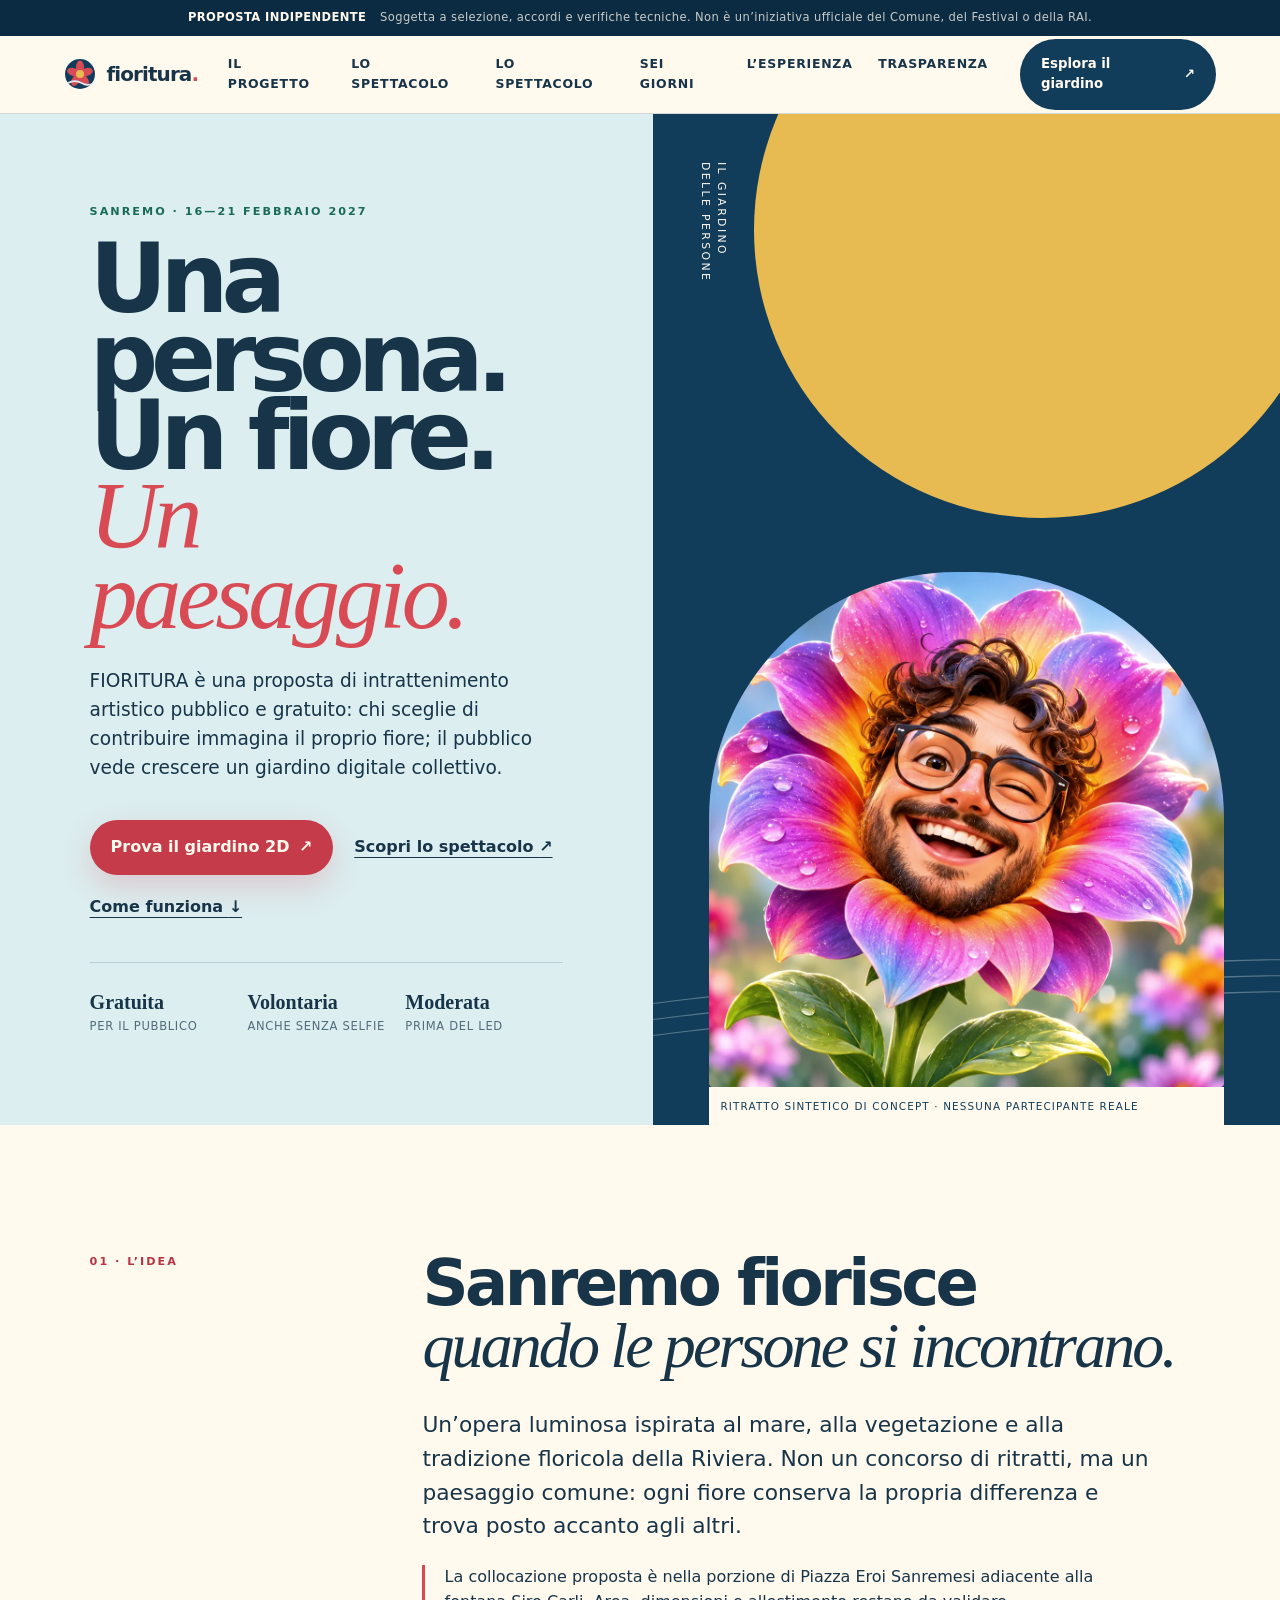
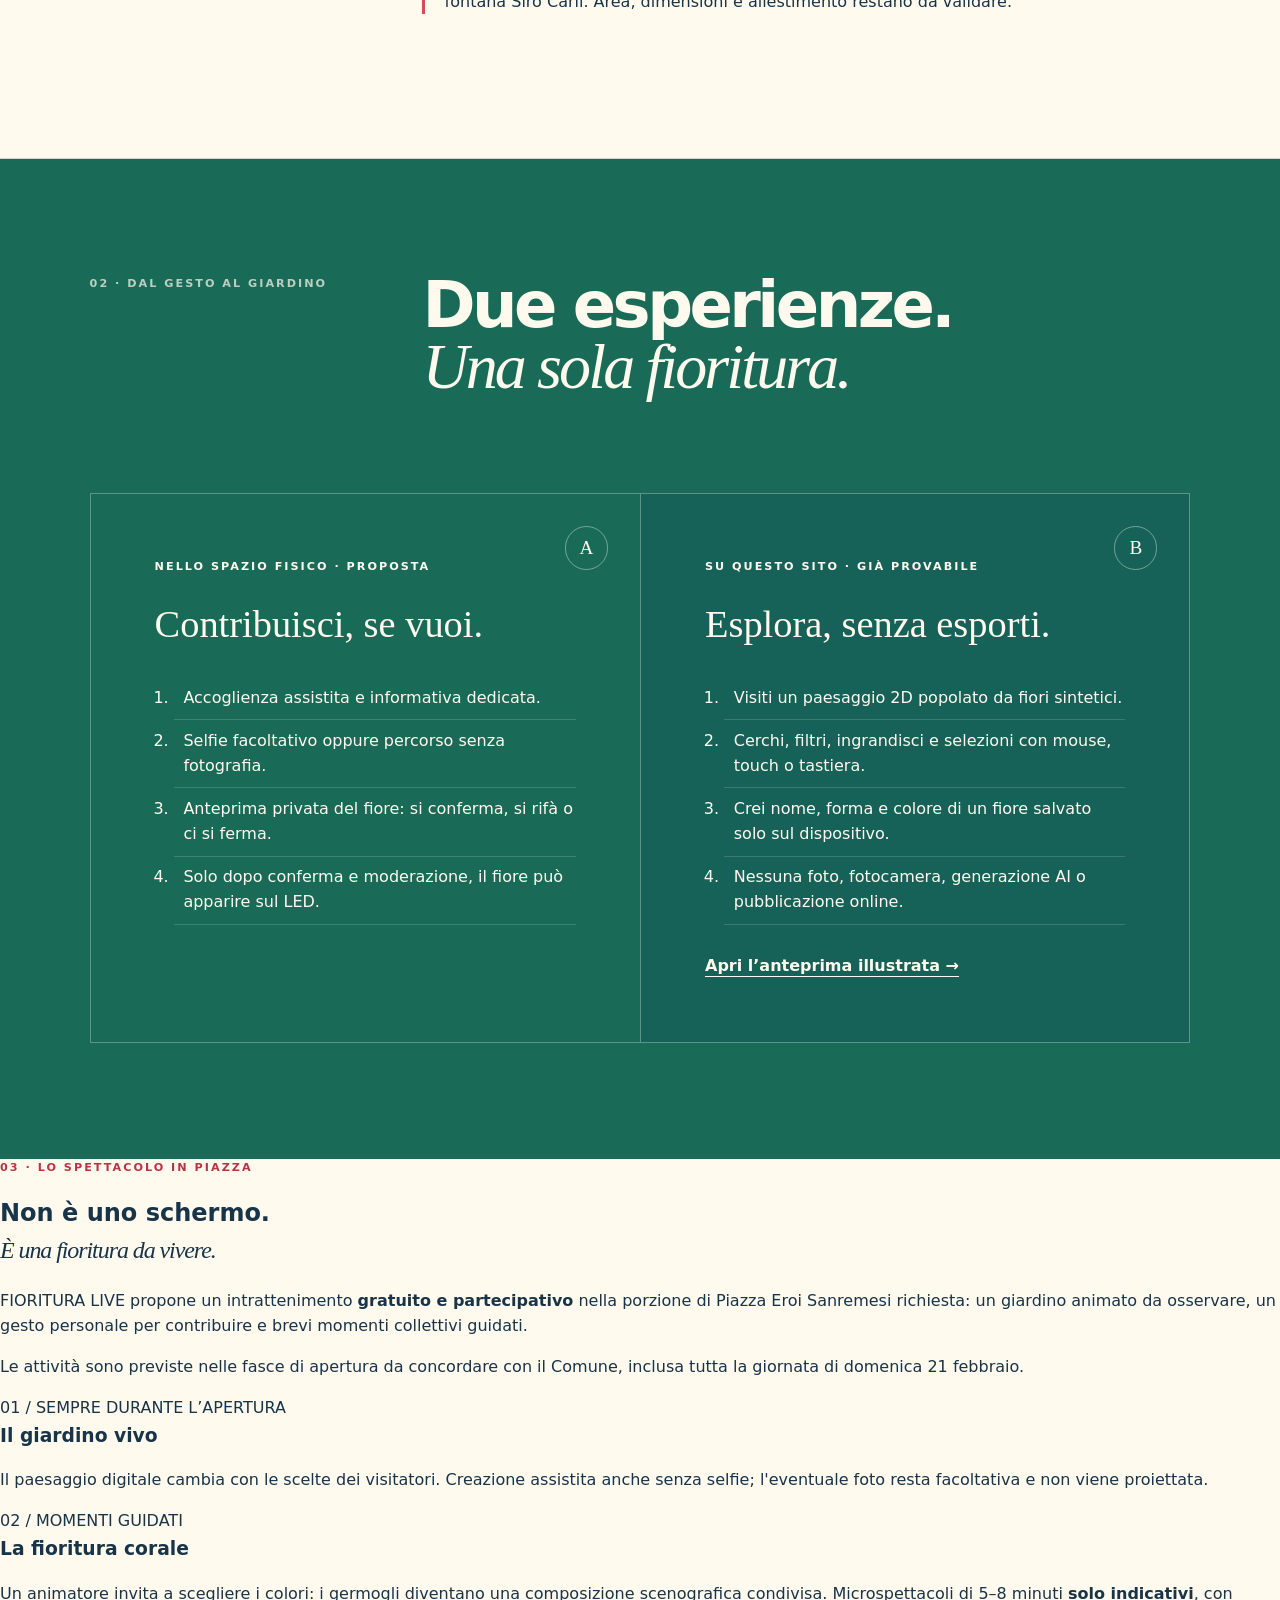
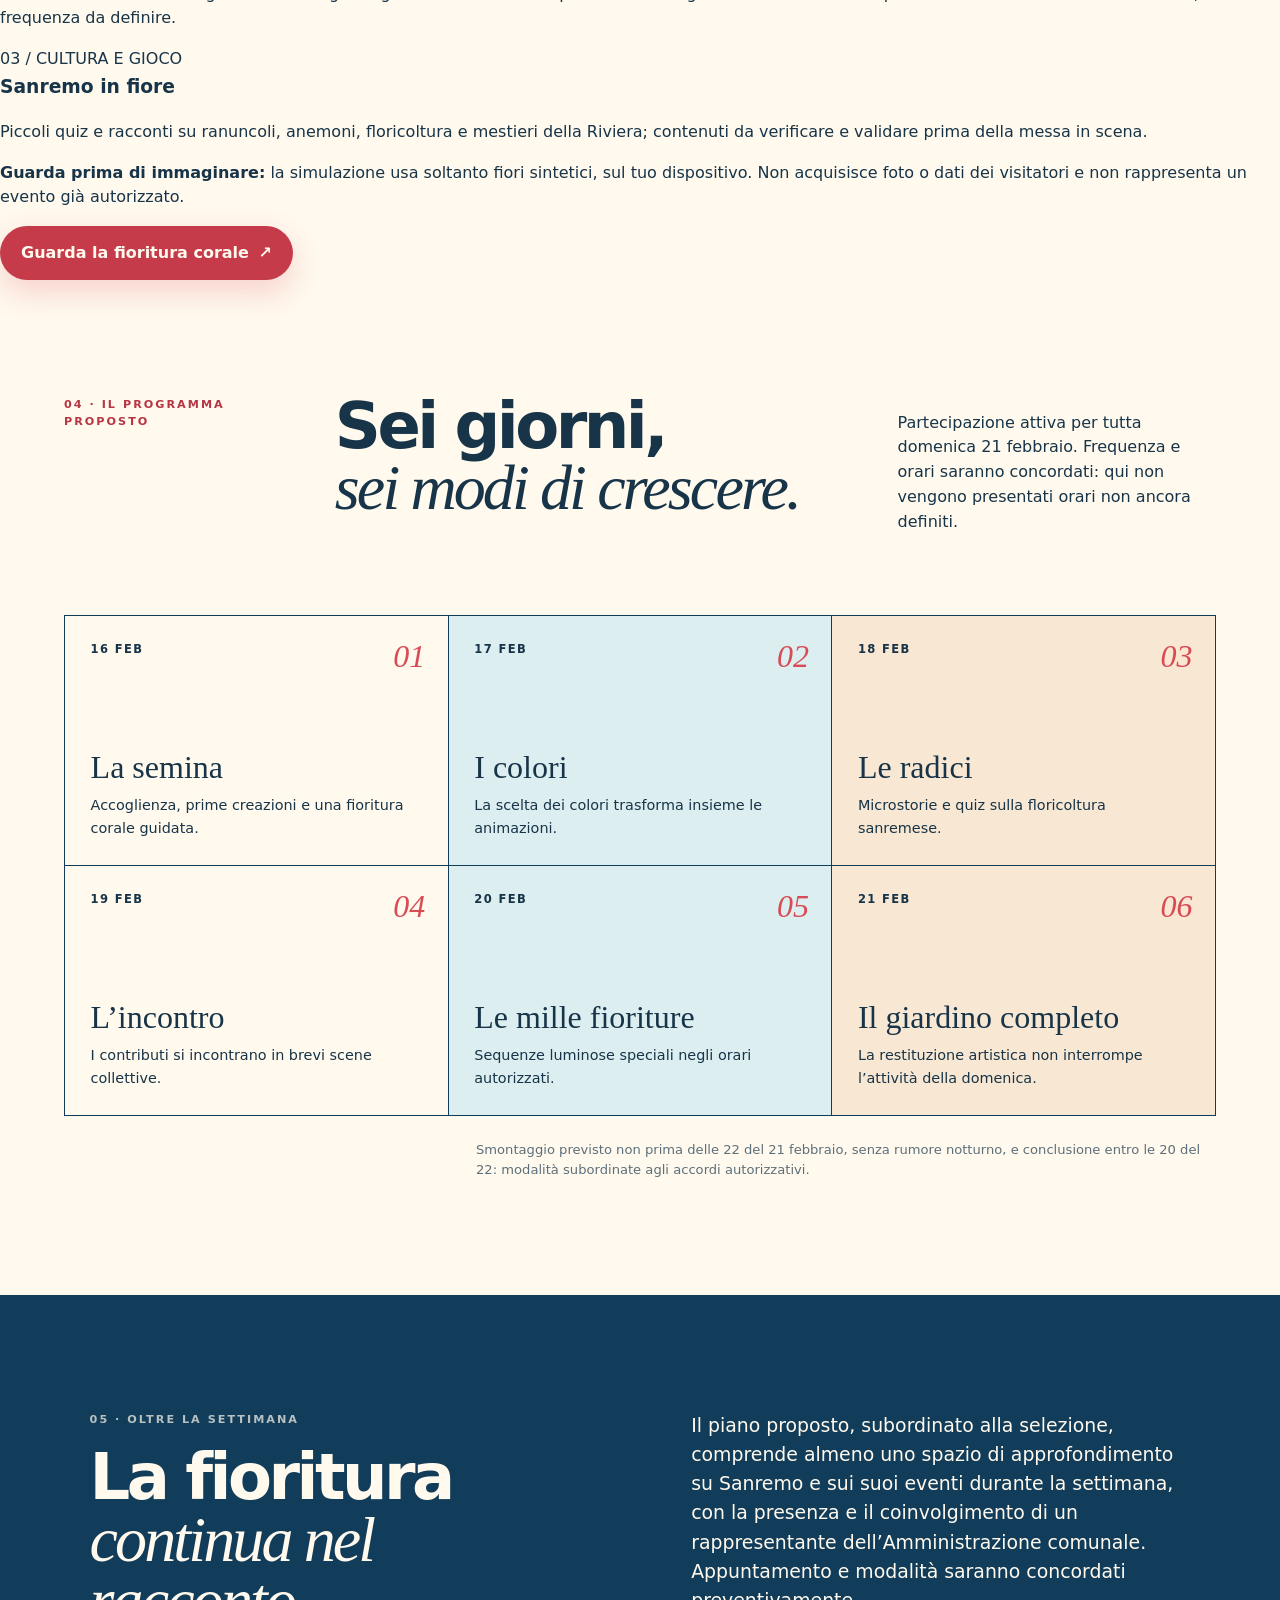
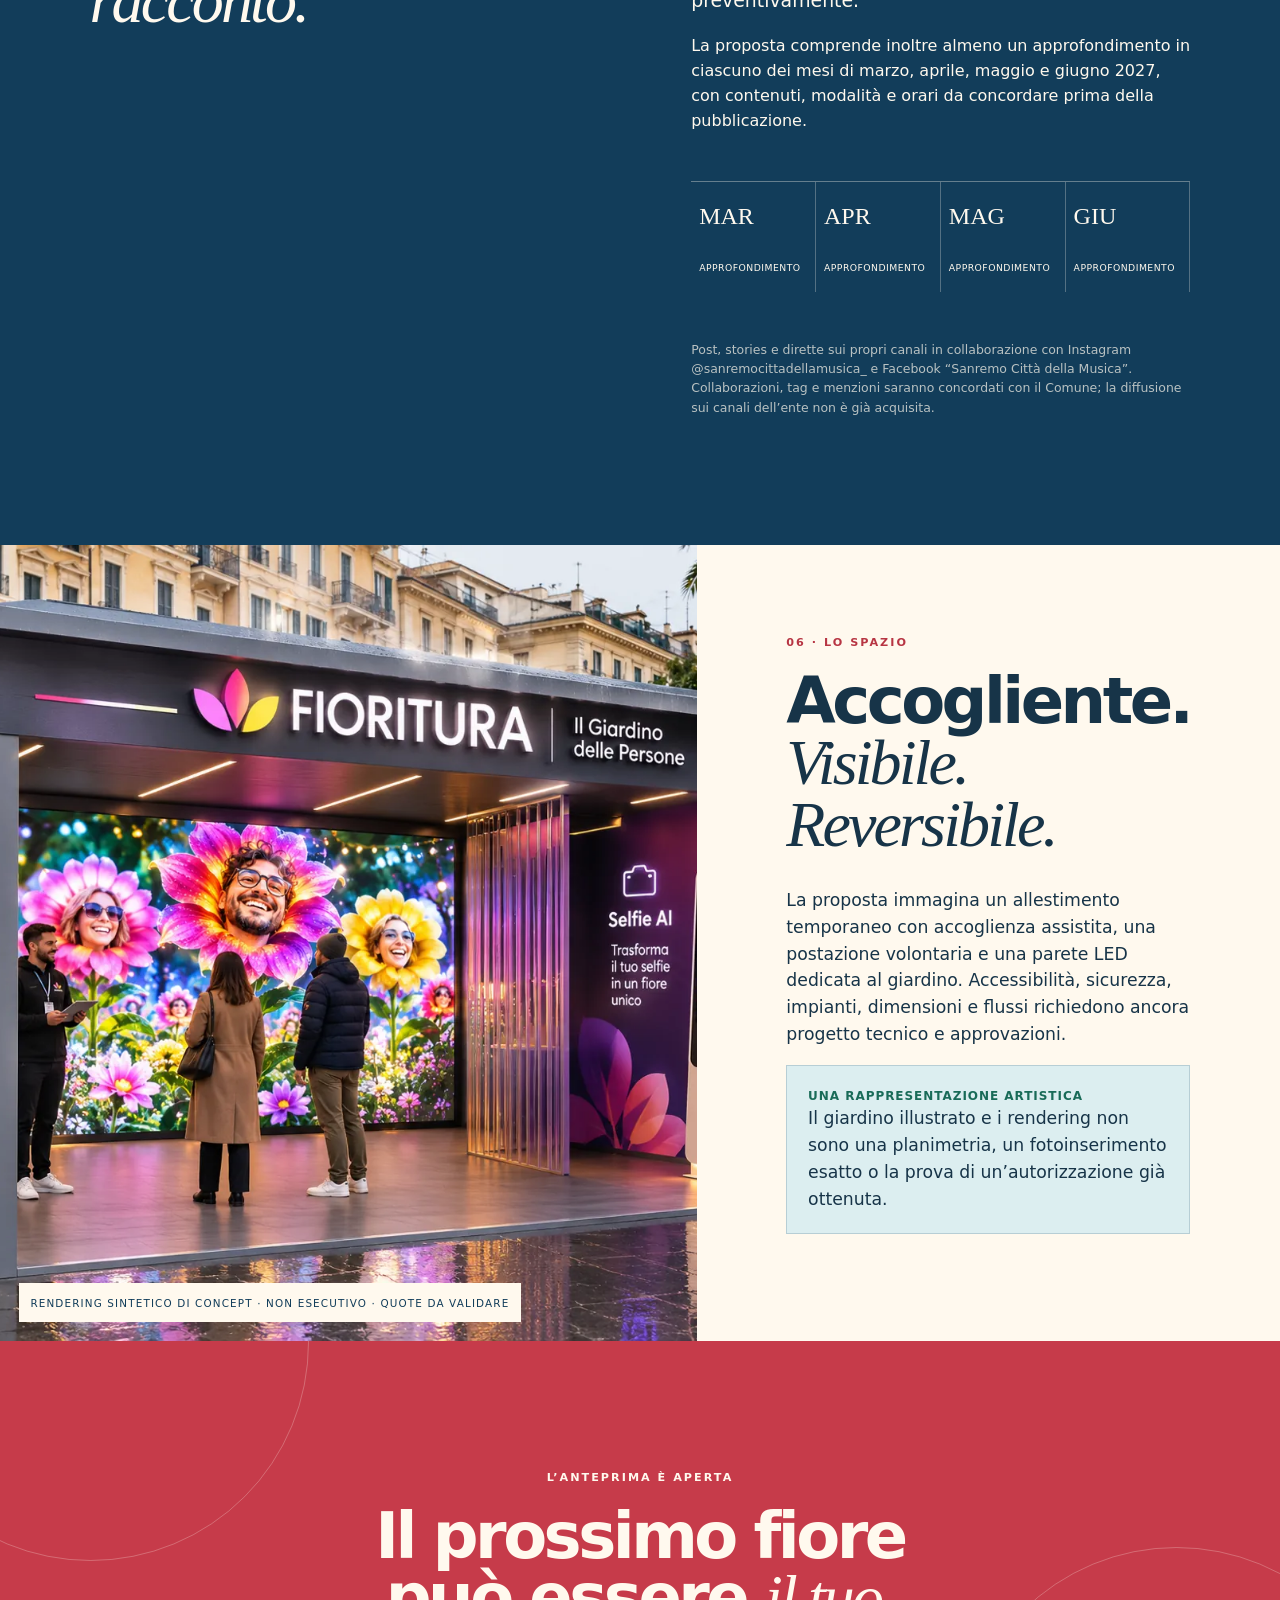
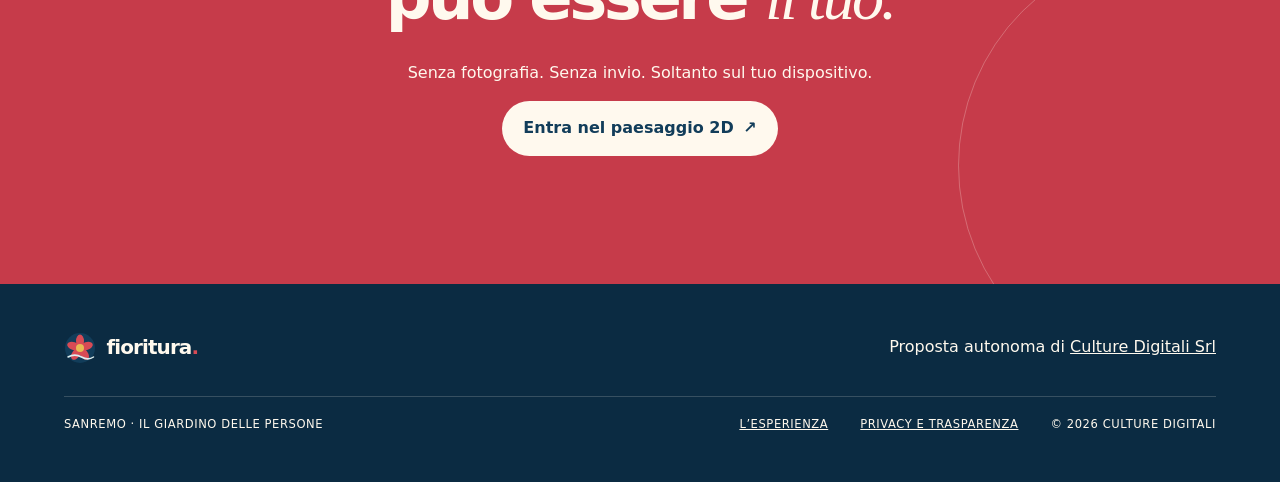
==== commit c8bfef94: "feat: integrate FIORITURA LIVE index.html into the public demo" ====
--- a/index.html
+++ b/index.html
@@ -18,20 +18,32 @@
   <div class="proposal-strip"><span>Proposta indipendente</span> Soggetta a selezione, accordi e verifiche tecniche. Non è un’iniziativa ufficiale del Comune, del Festival o della RAI.</div>
   <header class="site-header">
     <a class="brand" href="./" aria-label="FIORITURA, home"><img src="./assets/mark.svg" alt="" width="34" height="34"><span>fioritura<span class="brand-dot">.</span></span></a>
-    <nav aria-label="Navigazione principale" class="desktop-links"><a href="#progetto">Il progetto</a><a href="#programma">Sei giorni</a><a href="./esperienza.html">L’esperienza</a><a href="./privacy.html">Trasparenza</a></nav>
+    <nav aria-label="Navigazione principale" class="desktop-links"><a href="#progetto">Il progetto</a><a href="./spettacolo.html">Lo spettacolo</a><a href="./spettacolo.html">Lo spettacolo</a><a href="#programma">Sei giorni</a><a href="./esperienza.html">L’esperienza</a><a href="./privacy.html">Trasparenza</a></nav>
     <a class="pill-link nav-garden" href="./giardino.html">Esplora il giardino <span aria-hidden="true">↗</span></a>
     <details class="mobile-menu"><summary>Menu</summary><nav aria-label="Navigazione mobile"><a href="#progetto">Il progetto</a><a href="#programma">Sei giorni</a><a href="./esperienza.html">L’esperienza</a><a href="./privacy.html">Trasparenza</a><a href="./giardino.html">Esplora il giardino</a></nav></details>
   </header>
   <main id="contenuto">
     <section class="hero-riviera">
-      <div class="hero-copy"><p class="eyebrow">SANREMO · 16—21 FEBBRAIO 2027</p><h1>Una persona.<br>Un fiore.<br><em>Un paesaggio.</em></h1><p class="hero-lead">FIORITURA è una proposta di intrattenimento artistico pubblico e gratuito: chi sceglie di contribuire immagina il proprio fiore; il pubblico vede crescere un giardino digitale collettivo.</p><div class="hero-actions"><a class="button-coral" href="./giardino.html">Prova il giardino 2D <span aria-hidden="true">↗</span></a><a class="text-link" href="#come-funziona">Come funzionerebbe <span aria-hidden="true">↓</span></a></div><ul class="hero-facts" aria-label="Informazioni principali"><li><strong>Gratuita</strong><span>per il pubblico</span></li><li><strong>Volontaria</strong><span>anche senza selfie</span></li><li><strong>Moderata</strong><span>prima del LED</span></li></ul></div>
+      <div class="hero-copy"><p class="eyebrow">SANREMO · 16—21 FEBBRAIO 2027</p><h1>Una persona.<br>Un fiore.<br><em>Un paesaggio.</em></h1><p class="hero-lead">FIORITURA è una proposta di intrattenimento artistico pubblico e gratuito: chi sceglie di contribuire immagina il proprio fiore; il pubblico vede crescere un giardino digitale collettivo.</p><div class="hero-actions"><a class="button-coral" href="./giardino.html">Prova il giardino 2D <span aria-hidden="true">↗</span></a><a class="text-link" href="./spettacolo.html">Scopri lo spettacolo <span aria-hidden="true">↗</span></a><a class="text-link" href="#come-funziona">Come funziona <span aria-hidden="true">↓</span></a></div><ul class="hero-facts" aria-label="Informazioni principali"><li><strong>Gratuita</strong><span>per il pubblico</span></li><li><strong>Volontaria</strong><span>anche senza selfie</span></li><li><strong>Moderata</strong><span>prima del LED</span></li></ul></div>
       <div class="hero-portrait"><div class="sun-disc" aria-hidden="true"></div><div class="coast-lines" aria-hidden="true"><i></i><i></i><i></i></div><figure><img src="./assets/avatar-rosa.webp" alt="Illustrazione sintetica di esempio: un volto sorridente circondato da petali corallo" width="900" height="1000" fetchpriority="high"><figcaption>Ritratto sintetico di concept · nessuna partecipante reale</figcaption></figure><p class="portrait-note">IL GIARDINO<br>DELLE PERSONE</p></div>
     </section>
     <section class="intro-editorial" id="progetto"><p class="section-kicker">01 · L’IDEA</p><div><h2>Sanremo fiorisce<br><em>quando le persone si incontrano.</em></h2><p>Un’opera luminosa ispirata al mare, alla vegetazione e alla tradizione floricola della Riviera. Non un concorso di ritratti, ma un paesaggio comune: ogni fiore conserva la propria differenza e trova posto accanto agli altri.</p><p>La collocazione proposta è nella porzione di Piazza Eroi Sanremesi adiacente alla fontana Siro Carli. Area, dimensioni e allestimento restano da validare.</p></div></section>
     <section class="experience-split" id="come-funziona" aria-labelledby="experience-title"><div class="section-heading"><p class="section-kicker light">02 · DAL GESTO AL GIARDINO</p><h2 id="experience-title">Due esperienze.<br><em>Una sola fioritura.</em></h2></div><div class="experience-columns"><article><span class="step-orbit">A</span><p class="card-label">NELLO SPAZIO FISICO · PROPOSTA</p><h3>Contribuisci, se vuoi.</h3><ol><li>Accoglienza assistita e informativa dedicata.</li><li>Selfie facoltativo oppure percorso senza fotografia.</li><li>Anteprima privata del fiore: si conferma, si rifà o ci si ferma.</li><li>Solo dopo conferma e moderazione, il fiore può apparire sul LED.</li></ol></article><article><span class="step-orbit">B</span><p class="card-label">SU QUESTO SITO · GIÀ PROVABILE</p><h3>Esplora, senza esporti.</h3><ol><li>Visiti un paesaggio 2D popolato da fiori sintetici.</li><li>Cerchi, filtri, ingrandisci e selezioni con mouse, touch o tastiera.</li><li>Crei nome, forma e colore di un fiore salvato solo sul dispositivo.</li><li>Nessuna foto, fotocamera, generazione AI o pubblicazione online.</li></ol><a class="inline-arrow" href="./giardino.html">Apri l’anteprima illustrata →</a></article></div></section>
-    <section class="program" id="programma" aria-labelledby="program-title"><div class="program-intro"><p class="section-kicker">03 · IL PROGRAMMA PROPOSTO</p><h2 id="program-title">Sei giorni,<br><em>sei modi di crescere.</em></h2><p>Partecipazione attiva per tutta domenica 21 febbraio. Frequenza e orari saranno concordati: qui non vengono presentati orari non ancora definiti.</p></div><div class="program-grid"><article><time datetime="2027-02-16">16 FEB</time><span>01</span><h3>La semina</h3><p>Il primo gesto apre il paesaggio.</p></article><article><time datetime="2027-02-17">17 FEB</time><span>02</span><h3>I colori</h3><p>Le differenze compongono la tavolozza.</p></article><article><time datetime="2027-02-18">18 FEB</time><span>03</span><h3>Le radici</h3><p>Storie e luoghi danno profondità.</p></article><article><time datetime="2027-02-19">19 FEB</time><span>04</span><h3>L’incontro</h3><p>I fiori diventano vicinato.</p></article><article><time datetime="2027-02-20">20 FEB</time><span>05</span><h3>Le mille fioriture</h3><p>Il giardino moltiplica i suoi caratteri.</p></article><article><time datetime="2027-02-21">21 FEB</time><span>06</span><h3>Il giardino completo</h3><p>Una domenica intera di partecipazione.</p></article></div><p class="program-note">Smontaggio previsto non prima delle 22 del 21 febbraio, senza rumore notturno, e conclusione entro le 20 del 22: modalità subordinate agli accordi autorizzativi.</p></section>
-    <section class="promotion" aria-labelledby="promotion-title"><div><p class="section-kicker light">04 · OLTRE LA SETTIMANA</p><h2 id="promotion-title">La fioritura<br><em>continua nel racconto.</em></h2></div><div class="promotion-copy"><p>Il piano proposto, subordinato alla selezione, comprende almeno uno spazio di approfondimento su Sanremo e sui suoi eventi durante la settimana, con la presenza e il coinvolgimento di un rappresentante dell’Amministrazione comunale. Appuntamento e modalità saranno concordati preventivamente.</p><p>La proposta comprende inoltre almeno un approfondimento in ciascuno dei mesi di marzo, aprile, maggio e giugno 2027, con contenuti, modalità e orari da concordare prima della pubblicazione.</p><div class="month-line" aria-label="Un approfondimento in ciascun mese"><span>MAR<small>approfondimento</small></span><span>APR<small>approfondimento</small></span><span>MAG<small>approfondimento</small></span><span>GIU<small>approfondimento</small></span></div><p class="fine-print light">Post, stories e dirette sui propri canali in collaborazione con Instagram @sanremocittadellamusica_ e Facebook “Sanremo Città della Musica”. Collaborazioni, tag e menzioni saranno concordati con il Comune; la diffusione sui canali dell’ente non è già acquisita.</p></div></section>
-    <section class="pavilion" aria-labelledby="pavilion-title"><figure class="pavilion-visual"><img src="./assets/pavilion.webp" alt="Rendering sintetico preliminare del padiglione FIORITURA" loading="lazy" width="1440" height="900"><figcaption>RENDERING SINTETICO DI CONCEPT · NON ESECUTIVO · QUOTE DA VALIDARE</figcaption></figure><div class="pavilion-text"><p class="section-kicker">05 · LO SPAZIO</p><h2 id="pavilion-title">Accogliente.<br><em>Visibile. Reversibile.</em></h2><p>La proposta immagina un allestimento temporaneo con accoglienza assistita, una postazione volontaria e una parete LED dedicata al giardino. Accessibilità, sicurezza, impianti, dimensioni e flussi richiedono ancora progetto tecnico e approvazioni.</p><p class="fact-box"><strong>Una rappresentazione artistica</strong> Il giardino illustrato e i rendering non sono una planimetria, un fotoinserimento esatto o la prova di un’autorizzazione già ottenuta.</p></div></section>
+    <section class="live-showcase" id="live" aria-labelledby="live-title">
+  <div class="live-showcase-head">
+    <div><p class="section-kicker">03 · LO SPETTACOLO IN PIAZZA</p><h2 id="live-title">Non è uno schermo.<br><em>È una fioritura da vivere.</em></h2></div>
+    <div><p>FIORITURA LIVE propone un intrattenimento <strong>gratuito e partecipativo</strong> nella porzione di Piazza Eroi Sanremesi richiesta: un giardino animato da osservare, un gesto personale per contribuire e brevi momenti collettivi guidati.</p><p>Le attività sono previste nelle fasce di apertura da concordare con il Comune, inclusa tutta la giornata di domenica 21 febbraio.</p></div>
+  </div>
+  <div class="live-showcase-grid">
+    <article><span>01 / SEMPRE DURANTE L’APERTURA</span><h3>Il giardino vivo</h3><p>Il paesaggio digitale cambia con le scelte dei visitatori. Creazione assistita anche senza selfie; l'eventuale foto resta facoltativa e non viene proiettata.</p></article>
+    <article><span>02 / MOMENTI GUIDATI</span><h3>La fioritura corale</h3><p>Un animatore invita a scegliere i colori: i germogli diventano una composizione scenografica condivisa. Microspettacoli di 5–8 minuti <strong>solo indicativi</strong>, con frequenza da definire.</p></article>
+    <article><span>03 / CULTURA E GIOCO</span><h3>Sanremo in fiore</h3><p>Piccoli quiz e racconti su ranuncoli, anemoni, floricoltura e mestieri della Riviera; contenuti da verificare e validare prima della messa in scena.</p></article>
+  </div>
+  <div class="live-showcase-actions"><p><strong>Guarda prima di immaginare:</strong> la simulazione usa soltanto fiori sintetici, sul tuo dispositivo. Non acquisisce foto o dati dei visitatori e non rappresenta un evento già autorizzato.</p><a class="button-coral" href="./spettacolo.html">Guarda la fioritura corale <span aria-hidden="true">↗</span></a></div>
+</section>
+    <section class="program" id="programma" aria-labelledby="program-title"><div class="program-intro"><p class="section-kicker">04 · IL PROGRAMMA PROPOSTO</p><h2 id="program-title">Sei giorni,<br><em>sei modi di crescere.</em></h2><p>Partecipazione attiva per tutta domenica 21 febbraio. Frequenza e orari saranno concordati: qui non vengono presentati orari non ancora definiti.</p></div><div class="program-grid"><article><time datetime="2027-02-16">16 FEB</time><span>01</span><h3>La semina</h3><p>Accoglienza, prime creazioni e una fioritura corale guidata.</p></article><article><time datetime="2027-02-17">17 FEB</time><span>02</span><h3>I colori</h3><p>La scelta dei colori trasforma insieme le animazioni.</p></article><article><time datetime="2027-02-18">18 FEB</time><span>03</span><h3>Le radici</h3><p>Microstorie e quiz sulla floricoltura sanremese.</p></article><article><time datetime="2027-02-19">19 FEB</time><span>04</span><h3>L’incontro</h3><p>I contributi si incontrano in brevi scene collettive.</p></article><article><time datetime="2027-02-20">20 FEB</time><span>05</span><h3>Le mille fioriture</h3><p>Sequenze luminose speciali negli orari autorizzati.</p></article><article><time datetime="2027-02-21">21 FEB</time><span>06</span><h3>Il giardino completo</h3><p>La restituzione artistica non interrompe l’attività della domenica.</p></article></div><p class="program-note">Smontaggio previsto non prima delle 22 del 21 febbraio, senza rumore notturno, e conclusione entro le 20 del 22: modalità subordinate agli accordi autorizzativi.</p></section>
+    <section class="promotion" aria-labelledby="promotion-title"><div><p class="section-kicker light">05 · OLTRE LA SETTIMANA</p><h2 id="promotion-title">La fioritura<br><em>continua nel racconto.</em></h2></div><div class="promotion-copy"><p>Il piano proposto, subordinato alla selezione, comprende almeno uno spazio di approfondimento su Sanremo e sui suoi eventi durante la settimana, con la presenza e il coinvolgimento di un rappresentante dell’Amministrazione comunale. Appuntamento e modalità saranno concordati preventivamente.</p><p>La proposta comprende inoltre almeno un approfondimento in ciascuno dei mesi di marzo, aprile, maggio e giugno 2027, con contenuti, modalità e orari da concordare prima della pubblicazione.</p><div class="month-line" aria-label="Un approfondimento in ciascun mese"><span>MAR<small>approfondimento</small></span><span>APR<small>approfondimento</small></span><span>MAG<small>approfondimento</small></span><span>GIU<small>approfondimento</small></span></div><p class="fine-print light">Post, stories e dirette sui propri canali in collaborazione con Instagram @sanremocittadellamusica_ e Facebook “Sanremo Città della Musica”. Collaborazioni, tag e menzioni saranno concordati con il Comune; la diffusione sui canali dell’ente non è già acquisita.</p></div></section>
+    <section class="pavilion" aria-labelledby="pavilion-title"><figure class="pavilion-visual"><img src="./assets/pavilion.webp" alt="Rendering sintetico preliminare del padiglione FIORITURA" loading="lazy" width="1440" height="900"><figcaption>RENDERING SINTETICO DI CONCEPT · NON ESECUTIVO · QUOTE DA VALIDARE</figcaption></figure><div class="pavilion-text"><p class="section-kicker">06 · LO SPAZIO</p><h2 id="pavilion-title">Accogliente.<br><em>Visibile. Reversibile.</em></h2><p>La proposta immagina un allestimento temporaneo con accoglienza assistita, una postazione volontaria e una parete LED dedicata al giardino. Accessibilità, sicurezza, impianti, dimensioni e flussi richiedono ancora progetto tecnico e approvazioni.</p><p class="fact-box"><strong>Una rappresentazione artistica</strong> Il giardino illustrato e i rendering non sono una planimetria, un fotoinserimento esatto o la prova di un’autorizzazione già ottenuta.</p></div></section>
     <section class="closing-riviera"><p class="section-kicker light">L’ANTEPRIMA È APERTA</p><h2>Il prossimo fiore<br>può essere <em>il tuo.</em></h2><p>Senza fotografia. Senza invio. Soltanto sul tuo dispositivo.</p><a class="button-ivory" href="./giardino.html">Entra nel paesaggio 2D <span aria-hidden="true">↗</span></a></section>
   </main>
   <footer class="site-footer"><div class="footer-top"><a class="brand" href="./"><img src="./assets/mark.svg" width="30" height="30" alt=""><span>fioritura<span class="brand-dot">.</span></span></a><p>Proposta autonoma di <a href="https://www.culturedigitali.eu" rel="noopener noreferrer">Culture Digitali Srl</a></p></div><div class="footer-bottom"><span>Sanremo · Il Giardino delle Persone</span><a href="./esperienza.html">L’esperienza</a><a href="./privacy.html">Privacy e trasparenza</a><span>© 2026 Culture Digitali</span></div></footer>
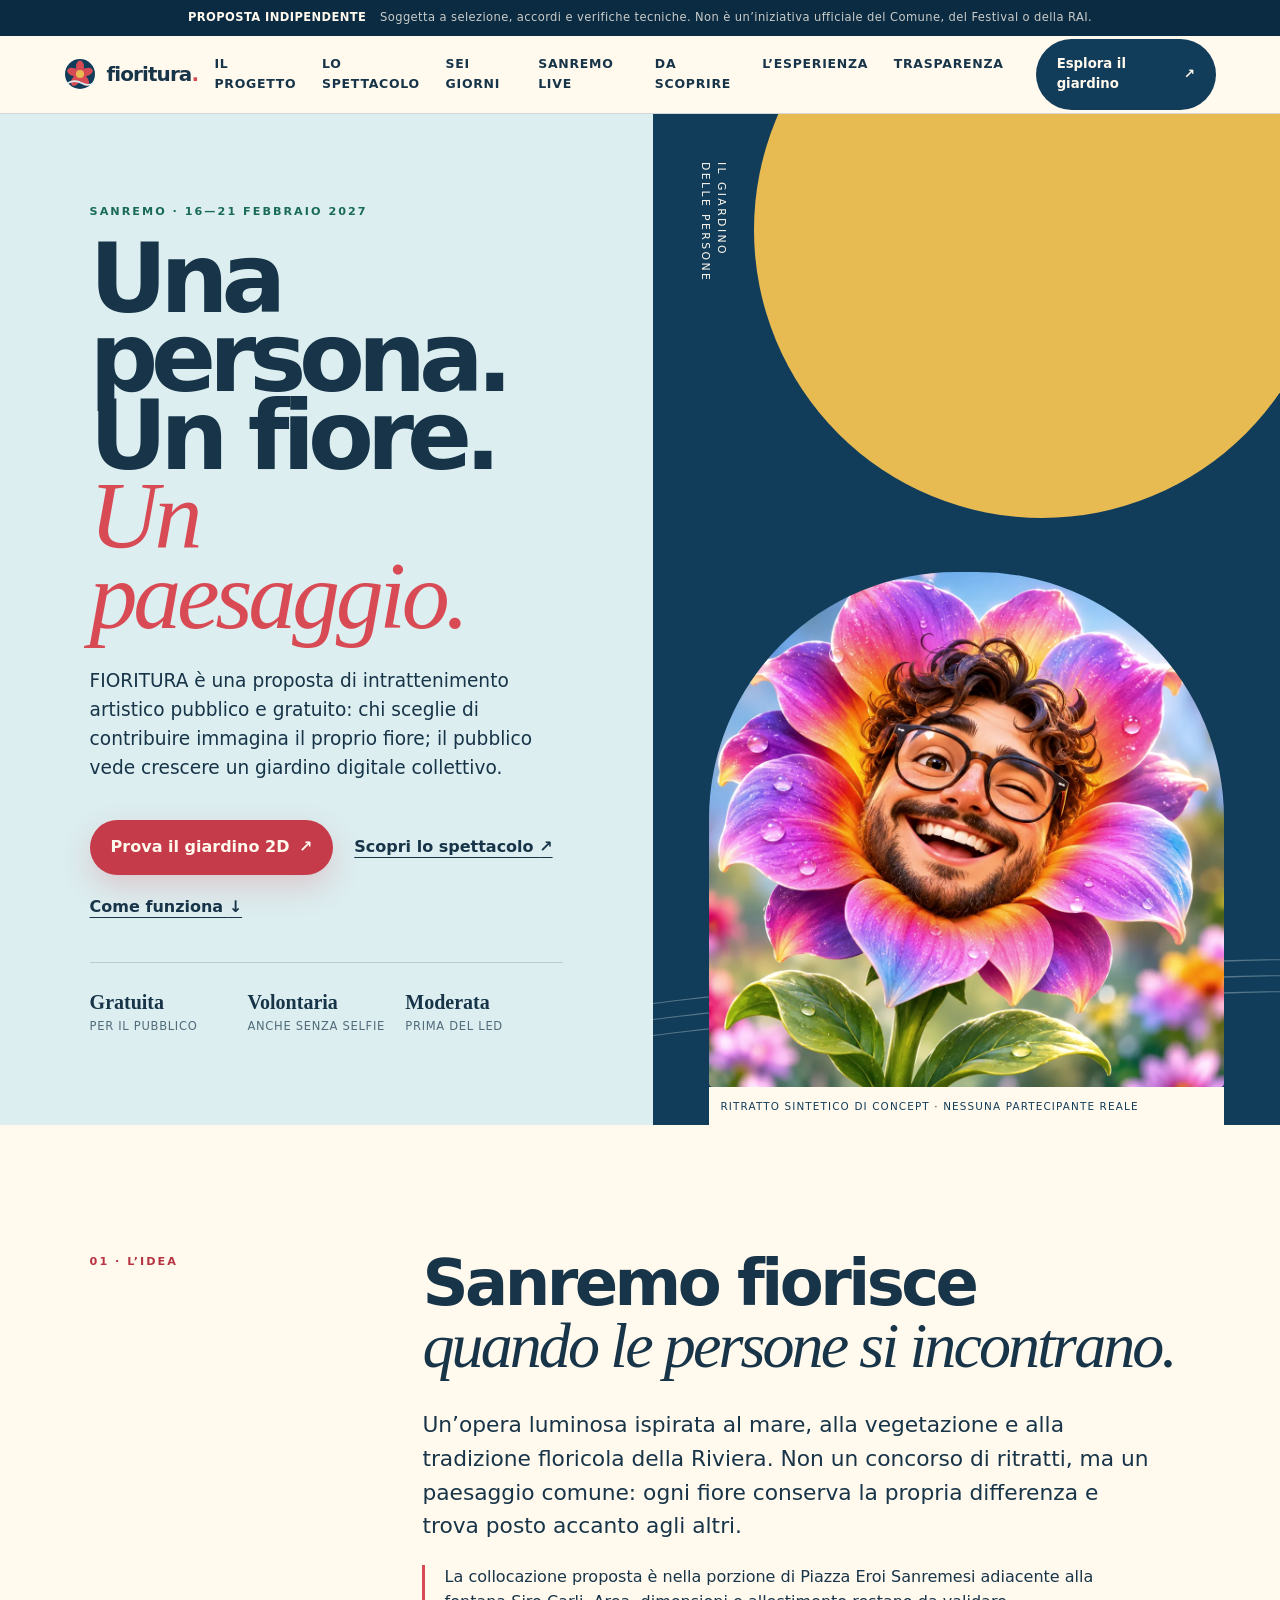
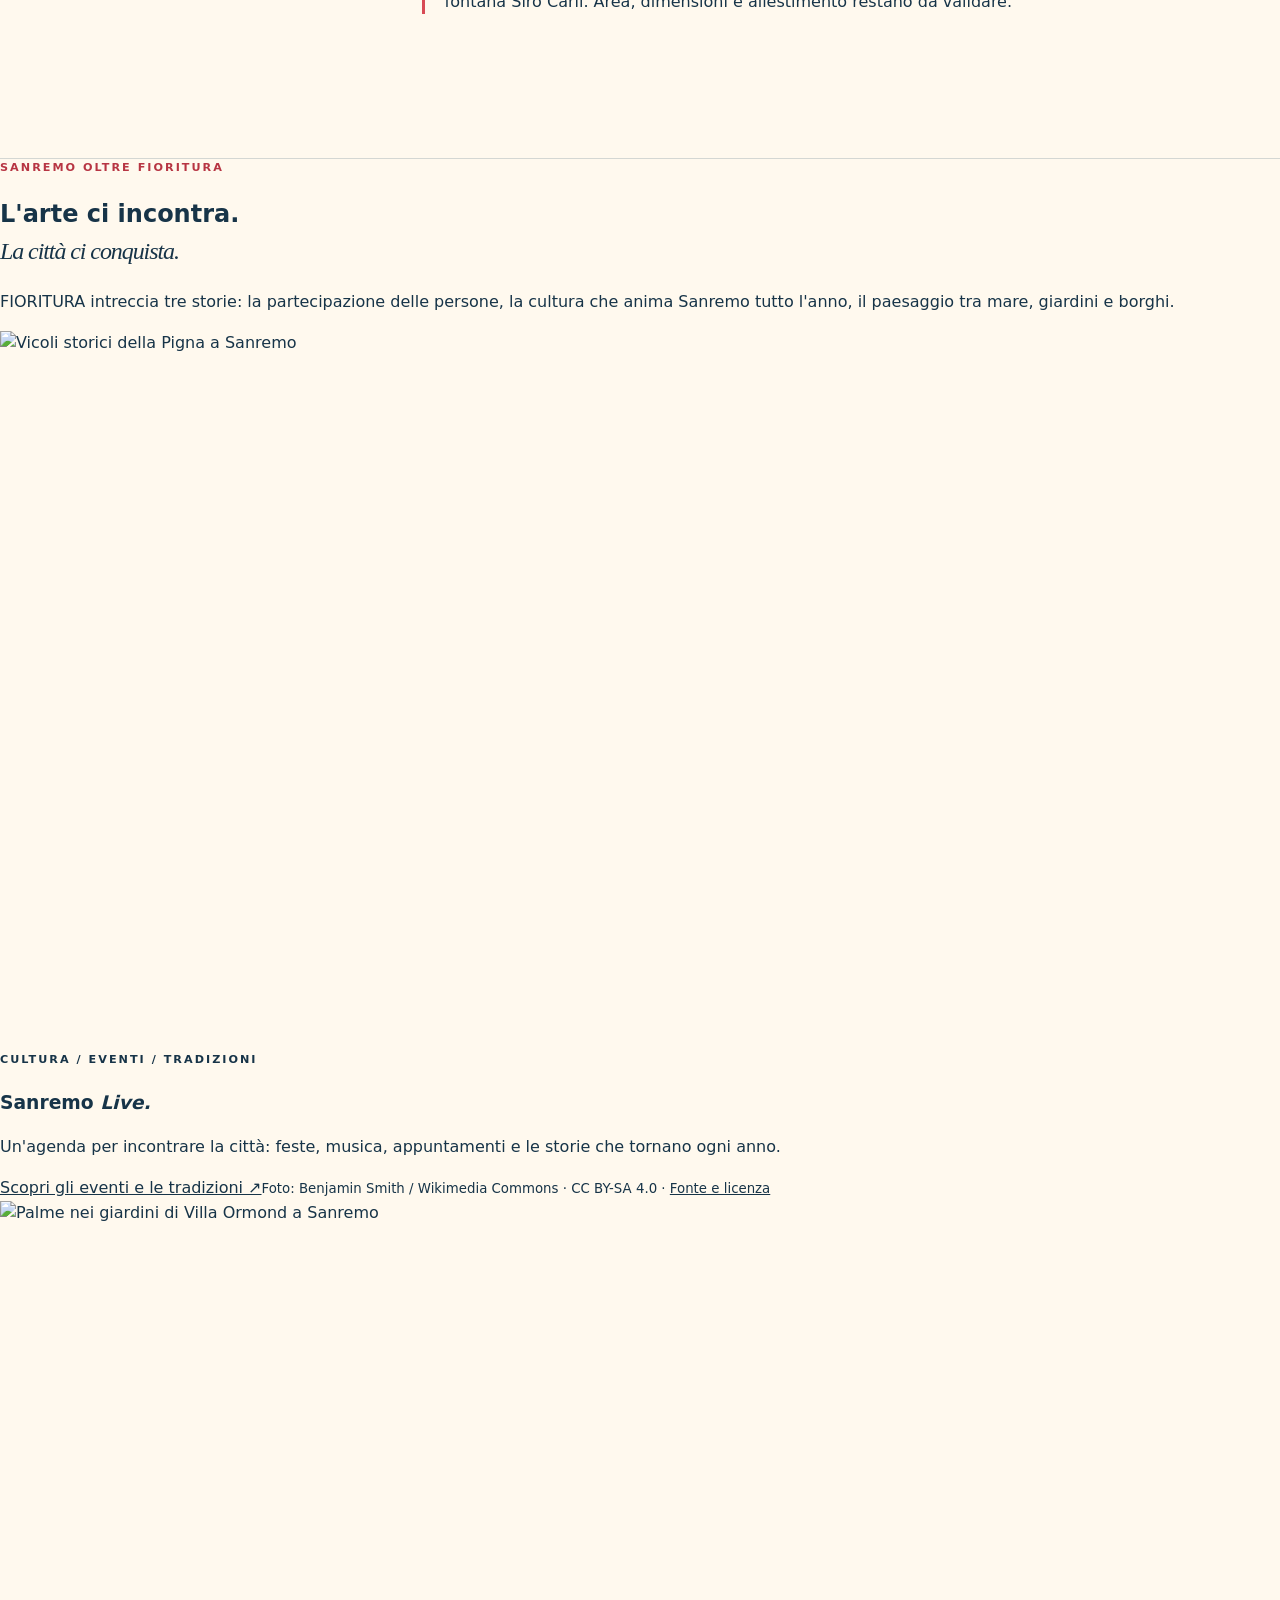
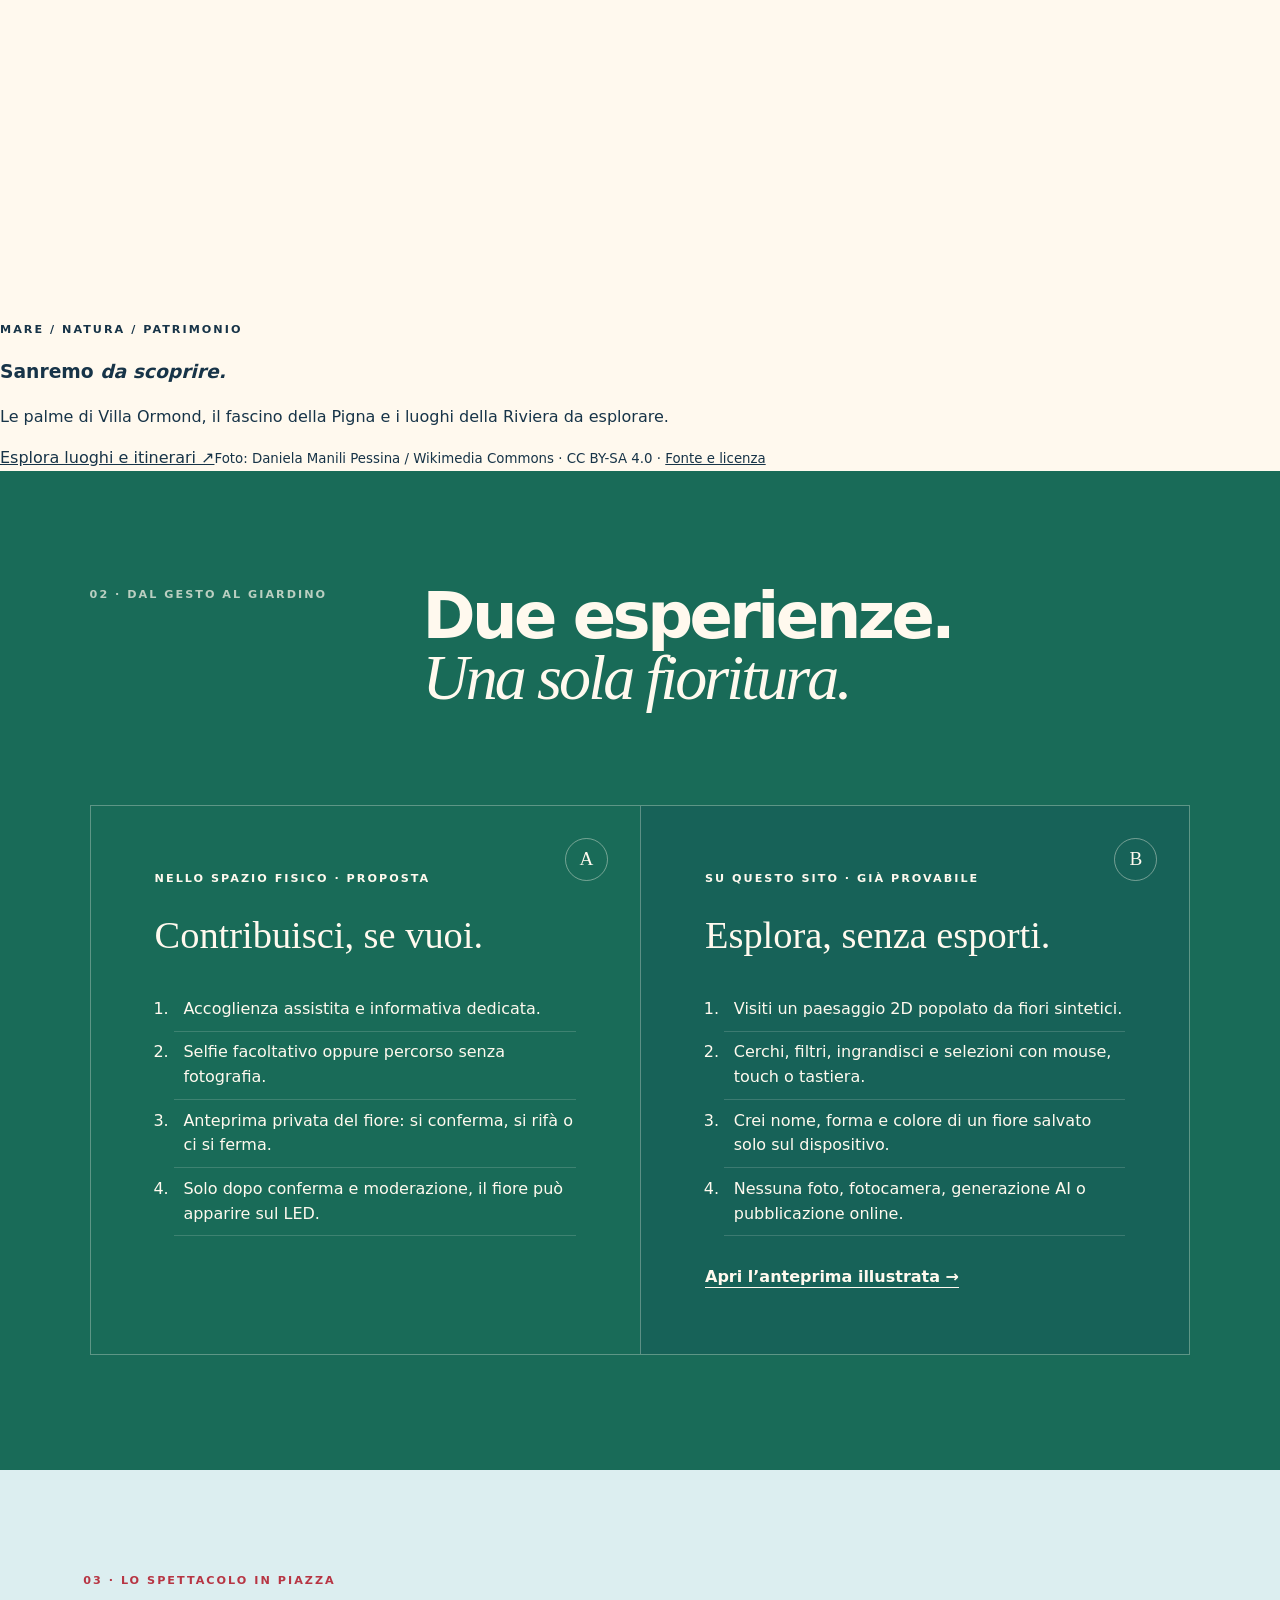
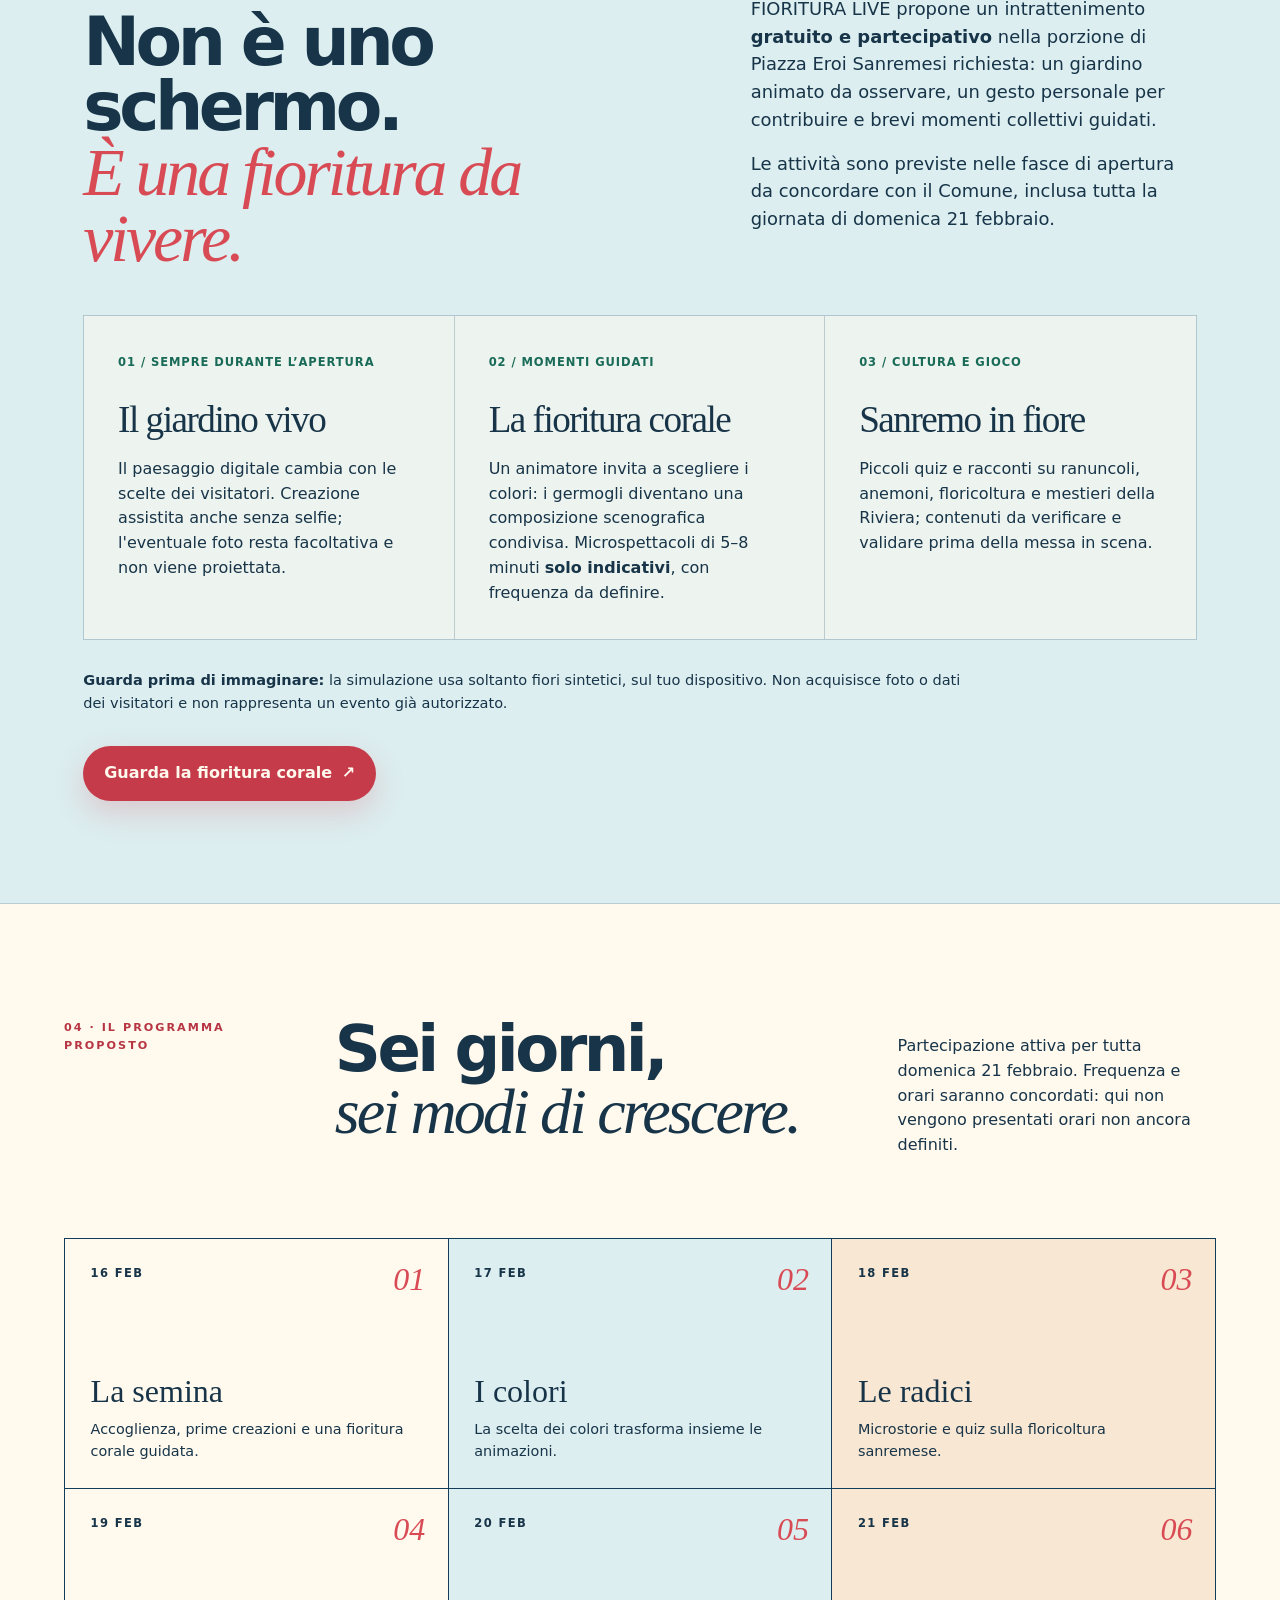
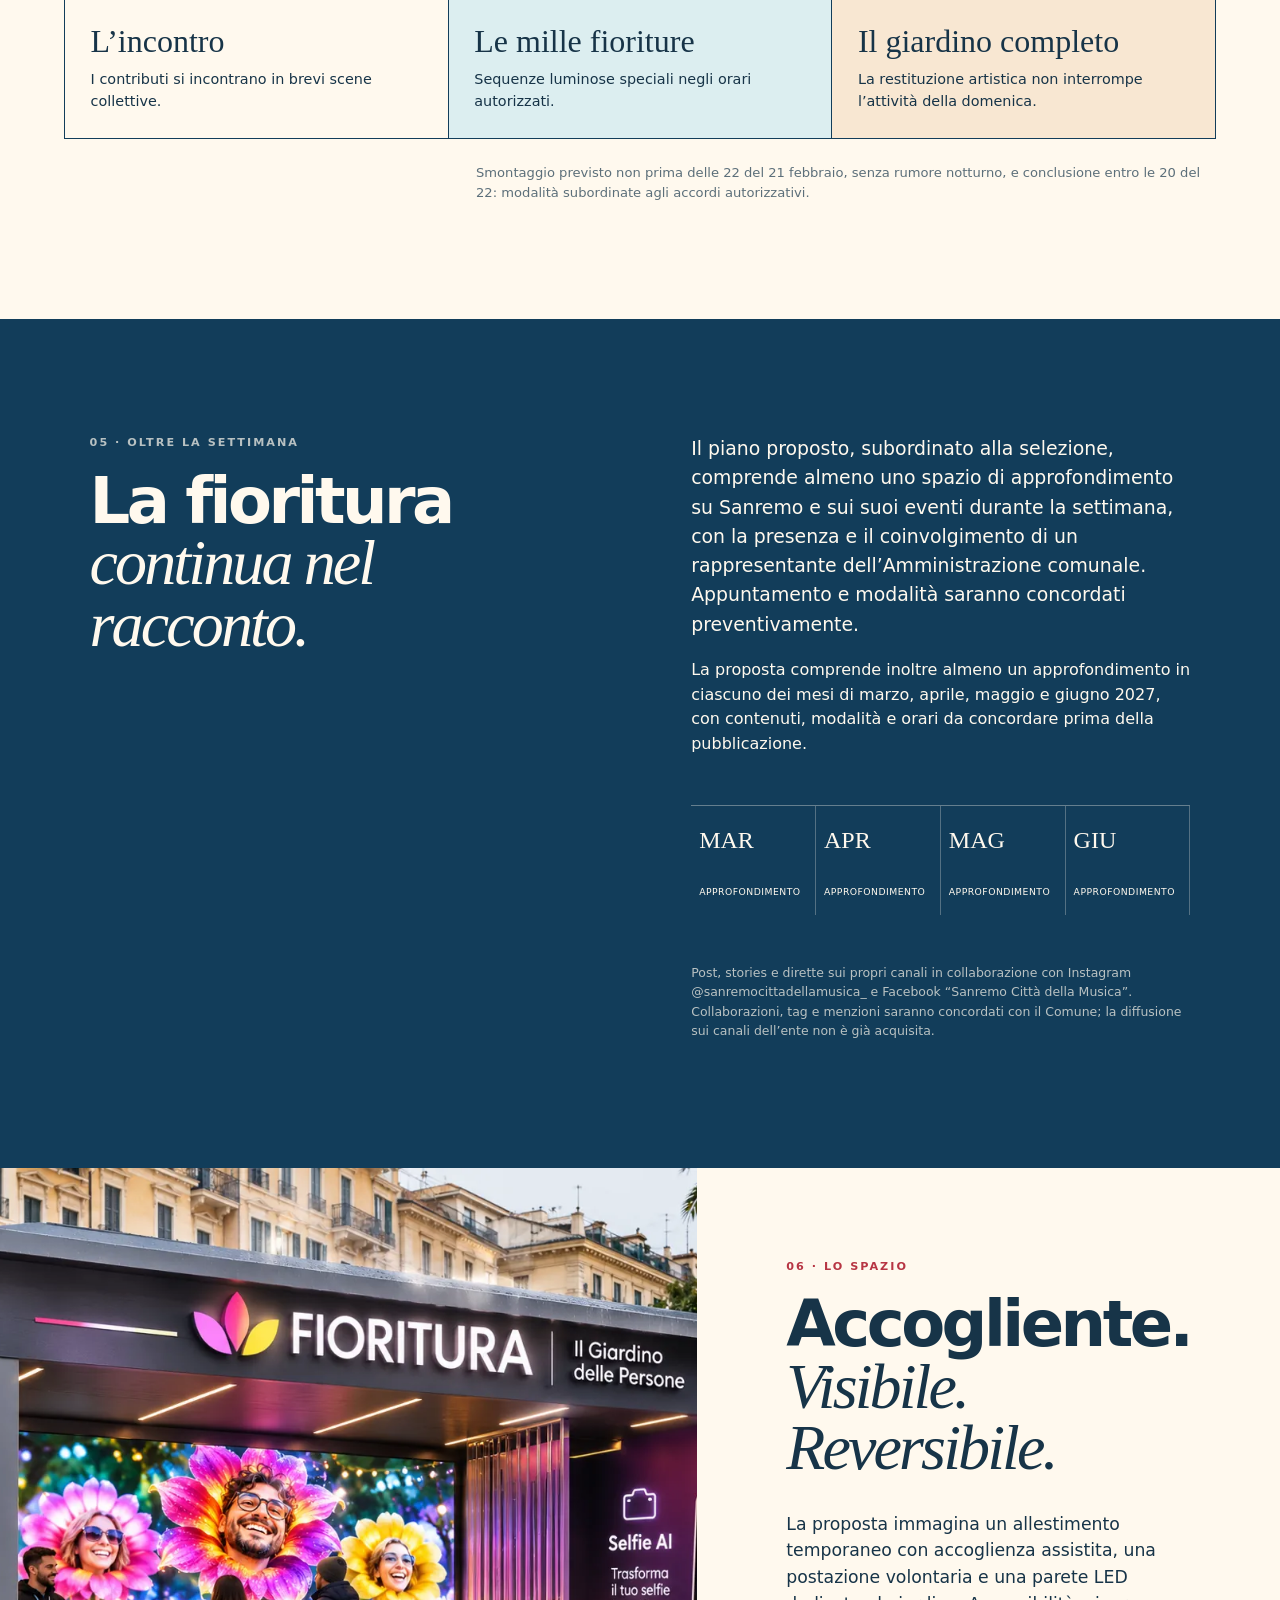
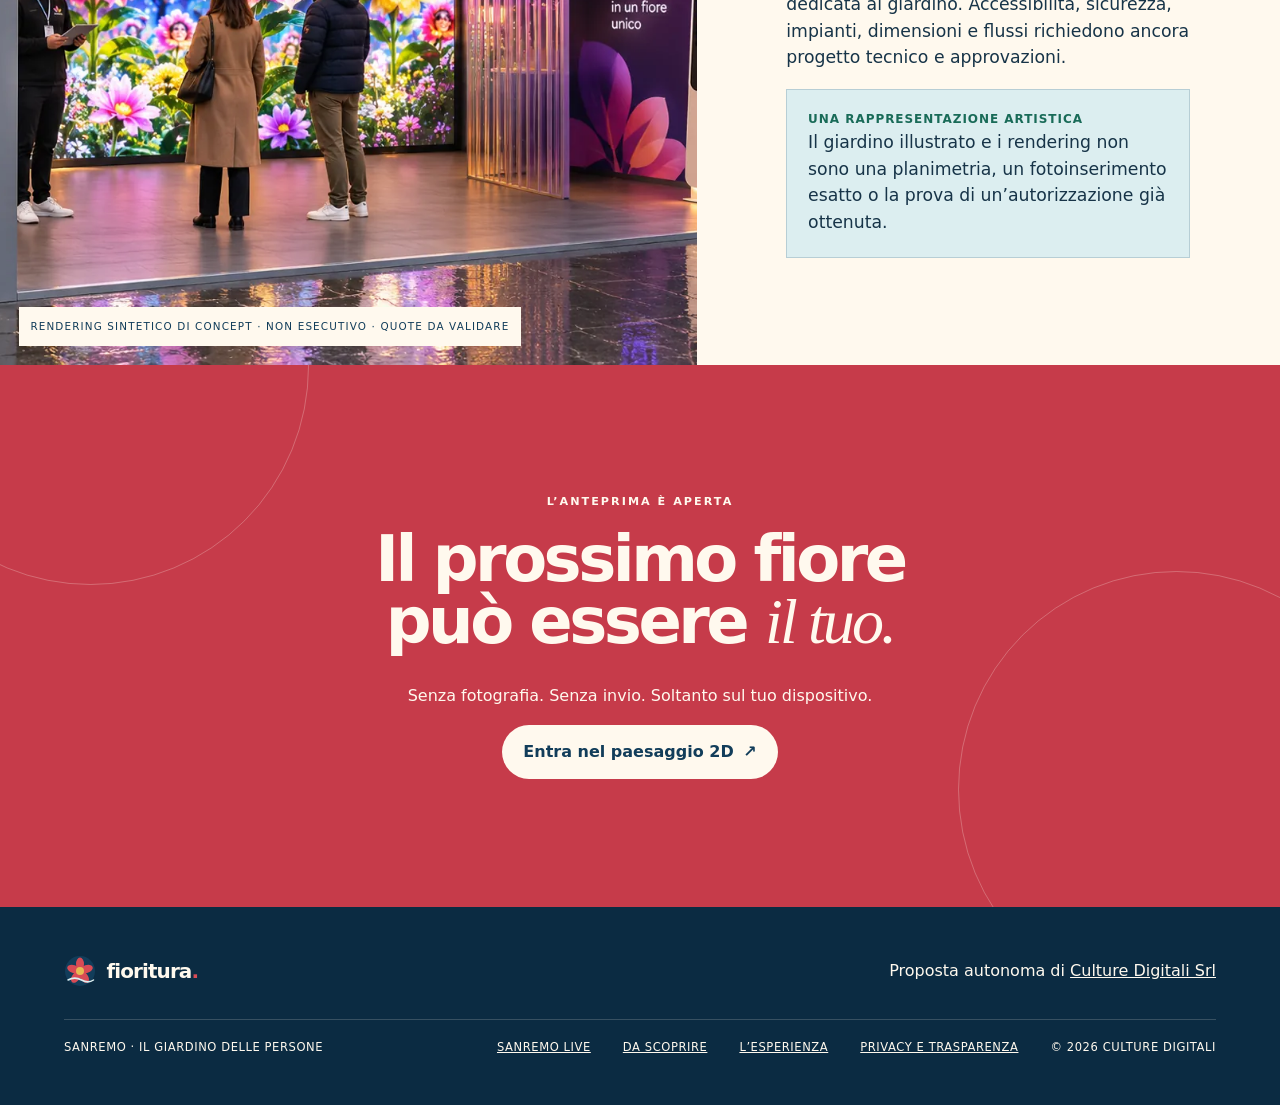
==== commit 163a0a1f: "feat: integrate Sanremo tourism page index.html" ====
--- a/index.html
+++ b/index.html
@@ -10,7 +10,7 @@
   <title>FIORITURA — Il Giardino delle Persone</title>
   <link rel="icon" href="./assets/mark.svg" type="image/svg+xml">
   <link rel="manifest" href="./manifest.webmanifest">
-  <link rel="stylesheet" href="./css/style.css">
+  <link rel="stylesheet" href="./css/style.css"><link rel="stylesheet" href="./css/territory.css">
   <script src="./js/site.js" defer></script>
 </head>
 <body>
@@ -18,9 +18,9 @@
   <div class="proposal-strip"><span>Proposta indipendente</span> Soggetta a selezione, accordi e verifiche tecniche. Non è un’iniziativa ufficiale del Comune, del Festival o della RAI.</div>
   <header class="site-header">
     <a class="brand" href="./" aria-label="FIORITURA, home"><img src="./assets/mark.svg" alt="" width="34" height="34"><span>fioritura<span class="brand-dot">.</span></span></a>
-    <nav aria-label="Navigazione principale" class="desktop-links"><a href="#progetto">Il progetto</a><a href="./spettacolo.html">Lo spettacolo</a><a href="./spettacolo.html">Lo spettacolo</a><a href="#programma">Sei giorni</a><a href="./esperienza.html">L’esperienza</a><a href="./privacy.html">Trasparenza</a></nav>
+    <nav aria-label="Navigazione principale" class="desktop-links"><a href="#progetto">Il progetto</a><a href="./spettacolo.html">Lo spettacolo</a><a href="#programma">Sei giorni</a><a href="./sanremo-live.html">Sanremo Live</a><a href="./sanremo-scoprire.html">Da scoprire</a><a href="./esperienza.html">L’esperienza</a><a href="./privacy.html">Trasparenza</a></nav>
     <a class="pill-link nav-garden" href="./giardino.html">Esplora il giardino <span aria-hidden="true">↗</span></a>
-    <details class="mobile-menu"><summary>Menu</summary><nav aria-label="Navigazione mobile"><a href="#progetto">Il progetto</a><a href="#programma">Sei giorni</a><a href="./esperienza.html">L’esperienza</a><a href="./privacy.html">Trasparenza</a><a href="./giardino.html">Esplora il giardino</a></nav></details>
+    <details class="mobile-menu"><summary>Menu</summary><nav aria-label="Navigazione mobile"><a href="#progetto">Il progetto</a><a href="#programma">Sei giorni</a><a href="./sanremo-live.html">Sanremo Live</a><a href="./sanremo-scoprire.html">Sanremo da scoprire</a><a href="./esperienza.html">L’esperienza</a><a href="./privacy.html">Trasparenza</a><a href="./giardino.html">Esplora il giardino</a></nav></details>
   </header>
   <main id="contenuto">
     <section class="hero-riviera">
@@ -28,7 +28,14 @@
       <div class="hero-portrait"><div class="sun-disc" aria-hidden="true"></div><div class="coast-lines" aria-hidden="true"><i></i><i></i><i></i></div><figure><img src="./assets/avatar-rosa.webp" alt="Illustrazione sintetica di esempio: un volto sorridente circondato da petali corallo" width="900" height="1000" fetchpriority="high"><figcaption>Ritratto sintetico di concept · nessuna partecipante reale</figcaption></figure><p class="portrait-note">IL GIARDINO<br>DELLE PERSONE</p></div>
     </section>
     <section class="intro-editorial" id="progetto"><p class="section-kicker">01 · L’IDEA</p><div><h2>Sanremo fiorisce<br><em>quando le persone si incontrano.</em></h2><p>Un’opera luminosa ispirata al mare, alla vegetazione e alla tradizione floricola della Riviera. Non un concorso di ritratti, ma un paesaggio comune: ogni fiore conserva la propria differenza e trova posto accanto agli altri.</p><p>La collocazione proposta è nella porzione di Piazza Eroi Sanremesi adiacente alla fontana Siro Carli. Area, dimensioni e allestimento restano da validare.</p></div></section>
-    <section class="experience-split" id="come-funziona" aria-labelledby="experience-title"><div class="section-heading"><p class="section-kicker light">02 · DAL GESTO AL GIARDINO</p><h2 id="experience-title">Due esperienze.<br><em>Una sola fioritura.</em></h2></div><div class="experience-columns"><article><span class="step-orbit">A</span><p class="card-label">NELLO SPAZIO FISICO · PROPOSTA</p><h3>Contribuisci, se vuoi.</h3><ol><li>Accoglienza assistita e informativa dedicata.</li><li>Selfie facoltativo oppure percorso senza fotografia.</li><li>Anteprima privata del fiore: si conferma, si rifà o ci si ferma.</li><li>Solo dopo conferma e moderazione, il fiore può apparire sul LED.</li></ol></article><article><span class="step-orbit">B</span><p class="card-label">SU QUESTO SITO · GIÀ PROVABILE</p><h3>Esplora, senza esporti.</h3><ol><li>Visiti un paesaggio 2D popolato da fiori sintetici.</li><li>Cerchi, filtri, ingrandisci e selezioni con mouse, touch o tastiera.</li><li>Crei nome, forma e colore di un fiore salvato solo sul dispositivo.</li><li>Nessuna foto, fotocamera, generazione AI o pubblicazione online.</li></ol><a class="inline-arrow" href="./giardino.html">Apri l’anteprima illustrata →</a></article></div></section>
+    <section class="territory-teaser" id="sanremo-territorio" aria-labelledby="territory-teaser-heading">
+ <div class="territory-teaser-head"><p class="section-kicker">SANREMO OLTRE FIORITURA</p><div><h2 id="territory-teaser-heading">L'arte ci incontra.<br><em>La città ci conquista.</em></h2><p>FIORITURA intreccia tre storie: la partecipazione delle persone, la cultura che anima Sanremo tutto l'anno, il paesaggio tra mare, giardini e borghi.</p></div></div>
+ <div class="territory-teaser-grid">
+  <article class="territory-teaser-card"><img src="https://commons.wikimedia.org/wiki/Special:FilePath/Sanremo_-_Street_in_La_Pigna.jpg?width=960" width="960" height="720" alt="Vicoli storici della Pigna a Sanremo" loading="lazy" decoding="async"><p class="card-label">CULTURA / EVENTI / TRADIZIONI</p><h3>Sanremo <em>Live.</em></h3><p>Un'agenda per incontrare la città: feste, musica, appuntamenti e le storie che tornano ogni anno.</p><a href="./sanremo-live.html">Scopri gli eventi e le tradizioni ↗</a><small>Foto: Benjamin Smith / Wikimedia Commons · CC BY-SA 4.0 · <a href="https://commons.wikimedia.org/wiki/File:Sanremo_-_Street_in_La_Pigna.jpg" target="_blank" rel="noopener noreferrer">Fonte e licenza</a></small></article>
+  <article class="territory-teaser-card"><img src="https://commons.wikimedia.org/wiki/Special:FilePath/Palmetum_-_Villa_Ormond_-_Sanremo.jpg?width=960" width="960" height="720" alt="Palme nei giardini di Villa Ormond a Sanremo" loading="lazy" decoding="async"><p class="card-label">MARE / NATURA / PATRIMONIO</p><h3>Sanremo <em>da scoprire.</em></h3><p>Le palme di Villa Ormond, il fascino della Pigna e i luoghi della Riviera da esplorare.</p><a href="./sanremo-scoprire.html">Esplora luoghi e itinerari ↗</a><small>Foto: Daniela Manili Pessina / Wikimedia Commons · CC BY-SA 4.0 · <a href="https://commons.wikimedia.org/wiki/File:Palmetum_-_Villa_Ormond_-_Sanremo.jpg" target="_blank" rel="noopener noreferrer">Fonte e licenza</a></small></article>
+ </div>
+</section>
+<section class="experience-split" id="come-funziona" aria-labelledby="experience-title"><div class="section-heading"><p class="section-kicker light">02 · DAL GESTO AL GIARDINO</p><h2 id="experience-title">Due esperienze.<br><em>Una sola fioritura.</em></h2></div><div class="experience-columns"><article><span class="step-orbit">A</span><p class="card-label">NELLO SPAZIO FISICO · PROPOSTA</p><h3>Contribuisci, se vuoi.</h3><ol><li>Accoglienza assistita e informativa dedicata.</li><li>Selfie facoltativo oppure percorso senza fotografia.</li><li>Anteprima privata del fiore: si conferma, si rifà o ci si ferma.</li><li>Solo dopo conferma e moderazione, il fiore può apparire sul LED.</li></ol></article><article><span class="step-orbit">B</span><p class="card-label">SU QUESTO SITO · GIÀ PROVABILE</p><h3>Esplora, senza esporti.</h3><ol><li>Visiti un paesaggio 2D popolato da fiori sintetici.</li><li>Cerchi, filtri, ingrandisci e selezioni con mouse, touch o tastiera.</li><li>Crei nome, forma e colore di un fiore salvato solo sul dispositivo.</li><li>Nessuna foto, fotocamera, generazione AI o pubblicazione online.</li></ol><a class="inline-arrow" href="./giardino.html">Apri l’anteprima illustrata →</a></article></div></section>
     <section class="live-showcase" id="live" aria-labelledby="live-title">
   <div class="live-showcase-head">
     <div><p class="section-kicker">03 · LO SPETTACOLO IN PIAZZA</p><h2 id="live-title">Non è uno schermo.<br><em>È una fioritura da vivere.</em></h2></div>
@@ -46,6 +53,6 @@
     <section class="pavilion" aria-labelledby="pavilion-title"><figure class="pavilion-visual"><img src="./assets/pavilion.webp" alt="Rendering sintetico preliminare del padiglione FIORITURA" loading="lazy" width="1440" height="900"><figcaption>RENDERING SINTETICO DI CONCEPT · NON ESECUTIVO · QUOTE DA VALIDARE</figcaption></figure><div class="pavilion-text"><p class="section-kicker">06 · LO SPAZIO</p><h2 id="pavilion-title">Accogliente.<br><em>Visibile. Reversibile.</em></h2><p>La proposta immagina un allestimento temporaneo con accoglienza assistita, una postazione volontaria e una parete LED dedicata al giardino. Accessibilità, sicurezza, impianti, dimensioni e flussi richiedono ancora progetto tecnico e approvazioni.</p><p class="fact-box"><strong>Una rappresentazione artistica</strong> Il giardino illustrato e i rendering non sono una planimetria, un fotoinserimento esatto o la prova di un’autorizzazione già ottenuta.</p></div></section>
     <section class="closing-riviera"><p class="section-kicker light">L’ANTEPRIMA È APERTA</p><h2>Il prossimo fiore<br>può essere <em>il tuo.</em></h2><p>Senza fotografia. Senza invio. Soltanto sul tuo dispositivo.</p><a class="button-ivory" href="./giardino.html">Entra nel paesaggio 2D <span aria-hidden="true">↗</span></a></section>
   </main>
-  <footer class="site-footer"><div class="footer-top"><a class="brand" href="./"><img src="./assets/mark.svg" width="30" height="30" alt=""><span>fioritura<span class="brand-dot">.</span></span></a><p>Proposta autonoma di <a href="https://www.culturedigitali.eu" rel="noopener noreferrer">Culture Digitali Srl</a></p></div><div class="footer-bottom"><span>Sanremo · Il Giardino delle Persone</span><a href="./esperienza.html">L’esperienza</a><a href="./privacy.html">Privacy e trasparenza</a><span>© 2026 Culture Digitali</span></div></footer>
+  <footer class="site-footer"><div class="footer-top"><a class="brand" href="./"><img src="./assets/mark.svg" width="30" height="30" alt=""><span>fioritura<span class="brand-dot">.</span></span></a><p>Proposta autonoma di <a href="https://www.culturedigitali.eu" rel="noopener noreferrer">Culture Digitali Srl</a></p></div><div class="footer-bottom"><span>Sanremo · Il Giardino delle Persone</span><a href="./sanremo-live.html">Sanremo Live</a><a href="./sanremo-scoprire.html">Da scoprire</a><a href="./esperienza.html">L’esperienza</a><a href="./privacy.html">Privacy e trasparenza</a><span>© 2026 Culture Digitali</span></div></footer>
 </body>
 </html>
--- a/css/style.css
+++ b/css/style.css
@@ -31,3 +31,22 @@
 .closing-riviera .section-kicker.light{color:var(--ivory)}
 @media(prefers-reduced-motion:reduce){html{scroll-behavior:auto}*,*:before,*:after{animation-duration:.01ms!important;animation-iteration-count:1!important;transition-duration:.01ms!important}}
 @media(max-width:620px){.garden-canvas{touch-action:none}}
+
+
+/* FIORITURA LIVE: spettacolo e partecipazione, anteprima indipendente */
+.live-showcase{background:var(--sky);padding:clamp(4rem,8vw,8rem) clamp(1.4rem,6.5vw,6.5rem);border-bottom:1px solid var(--line)}
+.live-showcase-head{display:grid;grid-template-columns:minmax(0,1.15fr) minmax(0,.85fr);gap:clamp(2rem,5vw,5rem);max-width:1460px;margin:0 auto 2.7rem;align-items:center}
+.live-showcase h2{font-size:clamp(2.6rem,5.3vw,6rem);line-height:.96;letter-spacing:-.065em;margin:0}
+.live-showcase h2 em{font-family:var(--serif);font-weight:400;color:var(--coral)}
+.live-showcase-head p:not(.section-kicker){font-size:clamp(.98rem,1.4vw,1.18rem);max-width:42rem;margin-bottom:1rem}
+.live-showcase-grid{max-width:1460px;margin:0 auto;display:grid;grid-template-columns:repeat(3,minmax(0,1fr));border:1px solid rgba(18,61,90,.22)}
+.live-showcase-grid article{padding:clamp(1.35rem,2.65vw,2.8rem);border-right:1px solid rgba(18,61,90,.22);background:rgba(255,249,238,.5)}
+.live-showcase-grid article:last-child{border-right:0}
+.live-showcase-grid article>span{font-size:.72rem;text-transform:uppercase;letter-spacing:.08em;font-weight:850;color:var(--palm)}
+.live-showcase-grid h3{font-family:var(--serif);font-weight:400;font-size:clamp(1.8rem,2.9vw,2.7rem);letter-spacing:-.04em;line-height:1.1;margin:1.6rem 0 1rem}
+.live-showcase-grid p{margin:0;color:var(--ink)}
+.live-showcase-actions{max-width:1460px;margin:1.8rem auto 0;display:flex;align-items:center;justify-content:space-between;gap:2rem;flex-wrap:wrap}
+.live-showcase-actions p{max-width:55rem;font-size:.91rem;margin:0}
+.live-showcase-actions .button-coral{white-space:normal;text-align:center;flex-shrink:0}
+@media(max-width:1000px){.live-showcase-head{grid-template-columns:1fr;gap:1rem}.live-showcase-grid{grid-template-columns:1fr}.live-showcase-grid article{border-right:0;border-bottom:1px solid rgba(18,61,90,.22)}.live-showcase-grid article:last-child{border-bottom:0}.live-showcase-actions{align-items:flex-start}}
+@media(max-width:600px){.live-showcase{padding:3.9rem 1.25rem}.live-showcase h2{font-size:clamp(2.7rem,10vw,4.1rem)}.live-showcase-actions .button-coral{width:100%}}
